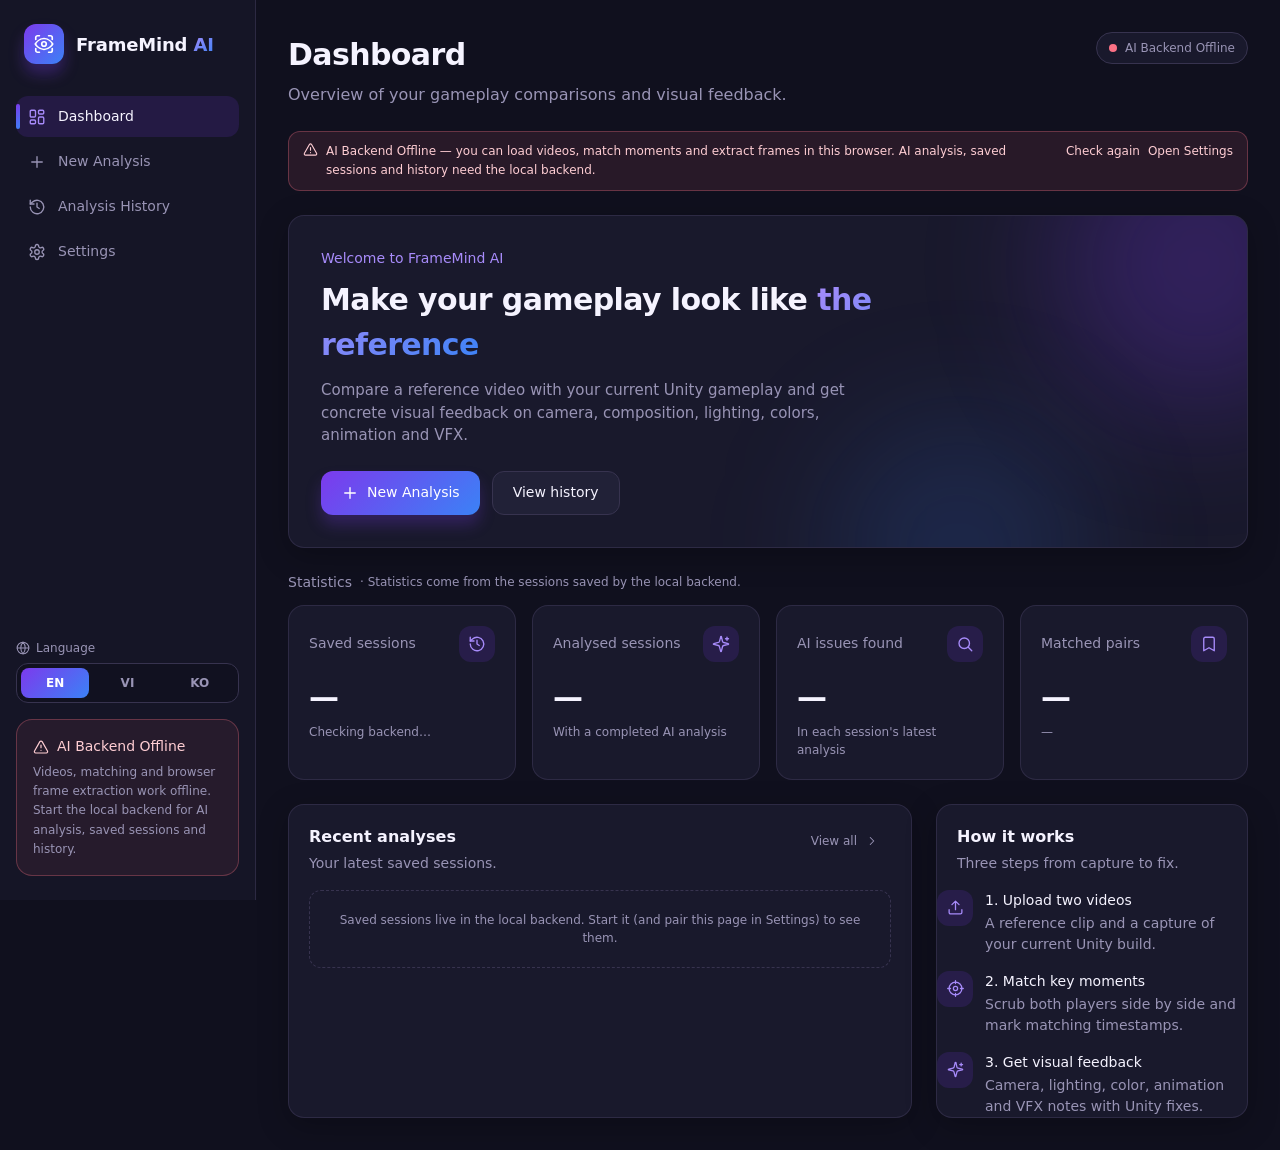
==== submission/index.html @ 446d3d25 "Milestones 09 & 10: standalone HTML page and one-click macOS launcher Milestone 09 — submission/inde" ====
<!doctype html>
<html lang="en">
<head>
<meta charset="utf-8">
<meta name="viewport" content="width=device-width, initial-scale=1">
<meta http-equiv="Content-Security-Policy" content="default-src 'none'; script-src 'unsafe-inline'; style-src 'unsafe-inline'; img-src 'self' data: blob: http://localhost:* http://127.0.0.1:*; media-src 'self' blob: http://localhost:* http://127.0.0.1:*; connect-src http://localhost:* http://127.0.0.1:*; base-uri 'none'; form-action 'none'">
<meta name="referrer" content="no-referrer">
<title>FrameMind AI</title>
<!--
  FrameMind AI — standalone frontend (Milestone 09).
  One self-contained file: open it by double-clicking. No build step, no CDN, no external files.
  Offline it lets you load videos, match moments and extract frames in the browser.
  Real AI analysis, saved sessions and Codex settings need the local FastAPI backend (see README.md).
  UI text and icons are copied from frontend/src (i18n dictionaries, Icon.tsx); keep them in sync when those change.
-->
<style>
:root {
  --background: #10101e;
  --surface: #19192c;
  --surface-raised: #212137;
  --border: #37334f;
  --foreground: #f5f3ff;
  --muted: #9994b5;
  --primary: #7c3aed;
  --accent: #3b82f6;
  --primary-soft: #a78bfa;
  --ok: #34d399; --ok-text: #6ee7b7; --ok-soft: #a7f3d0;
  --err: #fb7185; --err-text: #fda4af; --err-soft: #fecdd3;
  --warn: #fbbf24; --warn-text: #fde68a; --warn-soft: #fef3c7;
  --sky: #38bdf8; --sky-soft: #bae6fd;
  --orange: #fb923c; --orange-soft: #fed7aa;
  --critical: #f43f5e;
  color-scheme: dark;
}
* { box-sizing: border-box; }
html, body { margin: 0; min-height: 100%; }
body {
  background: var(--background);
  color: var(--foreground);
  font-family: -apple-system, BlinkMacSystemFont, "Segoe UI", "Apple SD Gothic Neo", "Malgun Gothic", "Noto Sans KR", system-ui, sans-serif;
  font-size: 14px; line-height: 1.5; -webkit-font-smoothing: antialiased;
}
button, input, select, textarea { font: inherit; color: inherit; }
button { cursor: pointer; background: none; border: 0; padding: 0; }
button:disabled { cursor: not-allowed; }
a { color: var(--primary-soft); text-decoration: none; }
a:hover { text-decoration: underline; }
code, .mono { font-family: ui-monospace, SFMono-Regular, Menlo, monospace; font-variant-numeric: tabular-nums; }
:focus-visible { outline: 2px solid var(--primary-soft); outline-offset: 2px; }
svg { flex-shrink: 0; }
.sr-only { position: absolute; width: 1px; height: 1px; padding: 0; margin: -1px; overflow: hidden; clip: rect(0,0,0,0); border: 0; }

/* ---------- Layout ---------- */
.shell { display: flex; min-height: 100vh; }
.sidebar { position: sticky; top: 0; height: 100vh; width: 256px; flex-shrink: 0; border-right: 1px solid rgba(55,51,79,.7); background: rgba(25,25,44,.6); }
.sidebar-inner { display: flex; flex-direction: column; gap: 32px; height: 100%; overflow-y: auto; padding: 24px 16px; }
.content { display: flex; flex-direction: column; flex: 1; min-width: 0; }
main { display: flex; flex-direction: column; gap: 24px; width: 100%; max-width: 1400px; margin: 0 auto; padding: 32px; }
.topbar { display: none; position: sticky; top: 0; z-index: 30; align-items: center; justify-content: space-between; padding: 12px 16px; border-bottom: 1px solid rgba(55,51,79,.7); background: rgba(16,16,30,.85); backdrop-filter: blur(8px); }
.drawer { position: fixed; inset: 0; z-index: 40; }
.drawer-backdrop { position: absolute; inset: 0; background: rgba(0,0,0,.6); backdrop-filter: blur(4px); }
.drawer-panel { position: absolute; inset: 0 auto 0 0; width: 288px; max-width: 85vw; background: var(--surface); border-right: 1px solid var(--border); box-shadow: 0 25px 50px rgba(0,0,0,.5); }
@media (max-width: 1023px) {
  .sidebar { display: none; }
  .topbar { display: flex; }
  main { padding: 24px 16px; }
}
.logo { display: flex; align-items: center; gap: 12px; color: var(--foreground); text-decoration: none !important; }
.logo-mark { display: flex; align-items: center; justify-content: center; width: 40px; height: 40px; border-radius: 12px; background: linear-gradient(135deg, var(--primary), var(--accent)); color: #fff; box-shadow: 0 10px 15px rgba(124,58,237,.3); }
.logo-text { font-size: 18px; font-weight: 600; letter-spacing: -.01em; }
.grad-text { background-image: linear-gradient(135deg, var(--primary-soft), var(--accent)); -webkit-background-clip: text; background-clip: text; color: transparent; }
.nav { display: flex; flex-direction: column; gap: 4px; }
.nav a { position: relative; display: flex; align-items: center; gap: 12px; padding: 10px 12px; border-radius: 12px; color: var(--muted); font-weight: 500; text-decoration: none; transition: background .2s, color .2s; }
.nav a:hover { background: var(--surface-raised); color: var(--foreground); }
.nav a.active { background: rgba(124,58,237,.15); color: var(--foreground); }
.nav a.active svg { color: var(--primary-soft); }
.nav a.active::before { content: ""; position: absolute; left: 0; top: 8px; bottom: 8px; width: 4px; border-radius: 9999px; background: linear-gradient(135deg, var(--primary), var(--accent)); }
.side-bottom { margin-top: auto; display: flex; flex-direction: column; gap: 16px; }
.side-note { border-radius: 16px; border: 1px solid rgba(167,139,250,.25); background: rgba(124,58,237,.1); padding: 16px; }
.side-note.offline { border-color: rgba(251,113,133,.3); background: rgba(251,113,133,.08); }

/* ---------- Generic ---------- */
.row { display: flex; align-items: center; gap: 8px; }
.wrap { flex-wrap: wrap; }
.col { display: flex; flex-direction: column; }
.between { justify-content: space-between; }
.gap4 { gap: 4px; } .gap6 { gap: 6px; } .gap12 { gap: 12px; } .gap16 { gap: 16px; } .gap20 { gap: 20px; } .gap24 { gap: 24px; }
.grow { flex: 1; min-width: 0; }
.muted { color: var(--muted); }
.fg { color: var(--foreground); }
.soft { color: var(--primary-soft); }
.accent { color: var(--accent); }
.ok { color: var(--ok-text); } .err { color: var(--err-soft); } .warn { color: var(--warn-text); }
.xs { font-size: 12px; } .xxs { font-size: 11px; } .tiny { font-size: 10px; }
.sm { font-size: 14px; } .base { font-size: 16px; }
.b { font-weight: 600; } .m { font-weight: 500; }
.trunc { overflow: hidden; text-overflow: ellipsis; white-space: nowrap; }
.center { text-align: center; }
.pre { white-space: pre-line; }
.hidden { display: none !important; }
.grid2 { display: grid; gap: 24px; grid-template-columns: 1fr; }
@media (min-width: 1280px) { .grid2 { grid-template-columns: 1fr 1fr; } }
.grid-sm2 { display: grid; gap: 12px; grid-template-columns: 1fr; }
@media (min-width: 640px) { .grid-sm2 { grid-template-columns: 1fr 1fr; } }
.grid3 { display: grid; gap: 8px; grid-template-columns: 1fr; }
@media (min-width: 640px) { .grid3 { grid-template-columns: repeat(3, 1fr); } }
.grid4 { display: grid; gap: 16px; grid-template-columns: 1fr; }
@media (min-width: 640px) { .grid4 { grid-template-columns: 1fr 1fr; } }
@media (min-width: 1280px) { .grid4 { grid-template-columns: repeat(4, 1fr); } }

.page-header { display: flex; flex-wrap: wrap; gap: 16px; align-items: flex-start; justify-content: space-between; }
.page-header h1 { margin: 0; font-size: 30px; font-weight: 600; letter-spacing: -.02em; }
.page-header p { margin: 6px 0 0; max-width: 42rem; color: var(--muted); font-size: 16px; }
@media (max-width: 640px) { .page-header h1 { font-size: 24px; } .page-header p { font-size: 14px; } }

.card { border-radius: 16px; border: 1px solid rgba(55,51,79,.7); background: var(--surface); box-shadow: 0 8px 30px rgba(0,0,0,.25); min-width: 0; }
.card-h { display: flex; flex-wrap: wrap; align-items: flex-start; justify-content: space-between; gap: 12px; padding: 20px 20px 16px; }
.card-h h2 { margin: 0; font-size: 16px; font-weight: 600; }
.card-h p { margin: 4px 0 0; color: var(--muted); }
.card-b { padding: 0 20px 20px; }
.pad { padding: 20px; }
.box { border-radius: 12px; border: 1px solid rgba(55,51,79,.7); background: rgba(16,16,30,.5); padding: 12px; }
.dashed { border-radius: 12px; border: 1px dashed var(--border); padding: 20px 16px; text-align: center; color: var(--muted); font-size: 12px; }
.hr { border-top: 1px solid rgba(55,51,79,.6); }

.btn { display: inline-flex; align-items: center; justify-content: center; gap: 8px; height: 40px; padding: 0 16px; border-radius: 12px; font-weight: 500; font-size: 14px; transition: all .2s; white-space: nowrap; }
.btn:disabled { opacity: .4; }
.btn-sm { height: 32px; padding: 0 12px; font-size: 12px; }
.btn-lg { height: 48px; width: 100%; font-size: 16px; }
.btn-primary { background: linear-gradient(135deg, var(--primary), var(--accent)); color: #fff; box-shadow: 0 10px 15px rgba(124,58,237,.25); }
.btn-primary:not(:disabled):hover { filter: brightness(1.1); box-shadow: 0 10px 15px rgba(124,58,237,.4); }
.btn-secondary { border: 1px solid var(--border); background: var(--surface-raised); color: var(--foreground); }
.btn-secondary:not(:disabled):hover { border-color: rgba(167,139,250,.5); }
.btn-ghost { color: var(--muted); }
.btn-ghost:not(:disabled):hover { background: var(--surface-raised); color: var(--foreground); }
.btn-toggled { border-color: rgba(167,139,250,.6) !important; background: rgba(124,58,237,.2) !important; color: var(--foreground); }
.icon-btn { display: inline-flex; align-items: center; justify-content: center; width: 32px; height: 32px; border-radius: 8px; color: var(--muted); transition: all .2s; }
.icon-btn:not(:disabled):hover { background: var(--surface-raised); color: var(--foreground); }
.icon-btn.danger:not(:disabled):hover { background: rgba(251,113,133,.1); color: var(--err-text); }
.icon-btn:disabled { opacity: .4; }
.play-btn { display: inline-flex; align-items: center; justify-content: center; width: 36px; height: 36px; border-radius: 9999px; background: linear-gradient(135deg, var(--primary), var(--accent)); color: #fff; box-shadow: 0 4px 6px rgba(124,58,237,.3); transition: transform .2s; }
.play-btn:not(:disabled):hover { transform: scale(1.05); }
.play-btn:disabled { opacity: .4; }
.tag { border-radius: 6px; background: rgba(255,255,255,.2); padding: 2px 6px; font-size: 10px; font-weight: 600; letter-spacing: .03em; }
.link-btn { color: inherit; font-weight: 500; text-underline-offset: 2px; }
.link-btn:hover { text-decoration: underline; }

.badge { display: inline-flex; align-items: center; gap: 6px; border-radius: 9999px; border: 1px solid var(--border); background: var(--surface-raised); color: var(--muted); padding: 2px 10px; font-size: 12px; font-weight: 500; white-space: nowrap; }
.b-primary { border-color: rgba(167,139,250,.4); background: rgba(124,58,237,.15); color: var(--primary-soft); }
.b-ok { border-color: rgba(52,211,153,.3); background: rgba(52,211,153,.1); color: var(--ok-soft); }
.b-err { border-color: rgba(251,113,133,.3); background: rgba(251,113,133,.1); color: var(--err-soft); }
.b-warn { border-color: rgba(251,191,36,.3); background: rgba(251,191,36,.1); color: var(--warn-text); }
.b-accent { border-color: rgba(59,130,246,.4); background: rgba(59,130,246,.1); color: var(--sky-soft); }
.dot { display: inline-block; width: 6px; height: 6px; border-radius: 9999px; flex-shrink: 0; }
.dot8 { width: 8px; height: 8px; }
.pill { display: inline-flex; align-items: center; gap: 8px; border-radius: 9999px; border: 1px solid var(--border); background: var(--surface); padding: 6px 12px; font-size: 12px; font-weight: 500; color: var(--muted); }

.input { height: 40px; width: 100%; min-width: 0; border-radius: 8px; border: 1px solid var(--border); background: var(--surface); padding: 0 12px; color: var(--foreground); }
.input:focus, .select:focus { border-color: var(--primary-soft); outline: none; }
.input:disabled, .select:disabled { opacity: .4; }
.input.sm { height: 32px; font-size: 13px; padding: 0 8px; }
.input.lg { height: 40px; font-size: 18px; margin-top: 8px; }
.input.invalid { border-color: rgba(251,113,133,.7); }
.input::placeholder { color: rgba(153,148,181,.6); }
.select { height: 32px; border-radius: 8px; border: 1px solid var(--border); background: var(--background); padding: 0 6px; font-size: 12px; color: var(--foreground); }
label.field { display: flex; flex-direction: column; gap: 6px; font-size: 12px; color: var(--muted); }

.notice { display: flex; align-items: flex-start; gap: 8px; border-radius: 12px; padding: 10px 14px; font-size: 12px; line-height: 1.6; border: 1px solid; }
.n-info { border-color: rgba(167,139,250,.25); background: rgba(124,58,237,.1); color: var(--primary-soft); }
.n-warn { border-color: rgba(251,191,36,.3); background: rgba(251,191,36,.1); color: var(--warn-soft); }
.n-err { border-color: rgba(251,113,133,.3); background: rgba(251,113,133,.1); color: var(--err-soft); }
.n-ok { border-color: rgba(52,211,153,.25); background: rgba(52,211,153,.05); color: var(--ok-soft); }
.spin { display: inline-block; width: 14px; height: 14px; border-radius: 9999px; border: 2px solid rgba(167,139,250,.3); border-top-color: var(--primary-soft); animation: spin 1s linear infinite; flex-shrink: 0; }
.spin.white { border-color: rgba(255,255,255,.3); border-top-color: #fff; }
.spin.lg { width: 32px; height: 32px; }
@keyframes spin { to { transform: rotate(360deg); } }
@keyframes pulse { 50% { opacity: .4; } }
.pulse { animation: pulse 2s ease-in-out infinite; }
.empty { display: flex; flex-direction: column; align-items: center; justify-content: center; padding: 40px 24px; text-align: center; }
.empty-icon { display: flex; align-items: center; justify-content: center; width: 48px; height: 48px; margin-bottom: 16px; border-radius: 16px; border: 1px solid var(--border); background: var(--surface-raised); color: var(--primary-soft); }
.empty p { margin: 0; }
.empty .t { font-weight: 500; }
.empty .d { margin-top: 4px; max-width: 24rem; color: var(--muted); }

/* ---------- Video ---------- */
.vpanel-head { display: flex; align-items: center; justify-content: space-between; gap: 12px; padding: 16px 16px 12px; }
.vicon { display: flex; align-items: center; justify-content: center; width: 32px; height: 32px; border-radius: 8px; background: var(--surface-raised); flex-shrink: 0; }
.vbox { position: relative; aspect-ratio: 16/9; overflow: hidden; border-radius: 12px; border: 1px solid var(--border); background: #000; }
.vbox video { width: 100%; height: 100%; object-fit: contain; background: #000; display: block; }
.vbox-overlay { position: absolute; inset: 0; display: flex; flex-direction: column; align-items: center; justify-content: center; gap: 12px; padding: 0 24px; text-align: center; background: rgba(0,0,0,.75); }
.vbox-tag { position: absolute; top: 12px; left: 12px; display: flex; align-items: center; gap: 8px; max-width: 85%; border-radius: 8px; border: 1px solid rgba(255,255,255,.1); background: rgba(0,0,0,.7); padding: 6px 10px; font-size: 12px; color: #fff; pointer-events: none; }
.dropzone { display: flex; flex-direction: column; align-items: center; justify-content: center; gap: 8px; aspect-ratio: 16/9; width: 100%; padding: 0 16px; border-radius: 12px; border: 1px dashed var(--border); background: rgba(16,16,30,.6); text-align: center; cursor: pointer; transition: all .2s; }
.dropzone:hover { border-color: rgba(167,139,250,.6); background: var(--background); }
.dropzone.drag { border-color: var(--primary-soft); background: rgba(124,58,237,.1); }
.dropzone.error { border-color: rgba(251,113,133,.6); background: rgba(251,113,133,.05); }
.dz-icon { display: flex; align-items: center; justify-content: center; width: 48px; height: 48px; margin-bottom: 4px; border-radius: 16px; border: 1px solid var(--border); background: var(--surface); }
.dz-choose { display: inline-flex; align-items: center; gap: 6px; margin-top: 4px; border-radius: 8px; border: 1px solid var(--border); background: var(--surface); padding: 6px 12px; font-size: 12px; color: var(--muted); }
.progress { height: 4px; overflow: hidden; border-radius: 9999px; background: var(--surface-raised); }
.progress > div { height: 100%; border-radius: 9999px; background: linear-gradient(135deg, var(--primary), var(--accent)); transition: width .3s; }

.vtl { position: relative; padding-top: 20px; }
.vtl-markers { position: absolute; left: 0; right: 0; top: 0; height: 20px; pointer-events: none; }
.vtl-marker { position: absolute; top: 0; display: flex; align-items: center; justify-content: center; height: 16px; min-width: 16px; padding: 0 4px; transform: translateX(-50%); border-radius: 4px; background: var(--surface-raised); color: var(--muted); box-shadow: 0 0 0 1px var(--border); font: 600 9px ui-monospace, Menlo, monospace; pointer-events: auto; }
.vtl-marker.sel { z-index: 10; background: var(--foreground); color: var(--background); transform: translateX(-50%) scale(1.1); }
.vtl-track { position: relative; display: flex; align-items: center; height: 20px; border-radius: 9999px; cursor: pointer; touch-action: none; }
.vtl-track.disabled { cursor: not-allowed; opacity: .4; }
.vtl-bar { position: relative; height: 6px; width: 100%; overflow: hidden; border-radius: 9999px; background: var(--border); }
.vtl-fill { position: absolute; left: 0; top: 0; bottom: 0; border-radius: 9999px; }
.vtl-tick { position: absolute; top: 50%; width: 2px; height: 12px; transform: translate(-50%, -50%); border-radius: 9999px; background: rgba(245,243,255,.4); pointer-events: none; }
.vtl-tick.sel { background: var(--foreground); }
.vtl-head { position: absolute; top: 50%; width: 14px; height: 14px; transform: translate(-50%, -50%); border-radius: 9999px; background: var(--foreground); box-shadow: 0 0 0 3px rgba(124,58,237,.45); pointer-events: none; }
.vtl-band { position: absolute; top: 50%; height: 16px; transform: translateY(-50%); border-radius: 6px; pointer-events: none; min-width: 2px; }
.vtl-point { position: absolute; top: 50%; width: 4px; height: 20px; transform: translate(-50%, -50%); border-radius: 9999px; pointer-events: none; }
.ref-band { background: rgba(124,58,237,.35); box-shadow: 0 0 0 1px rgba(167,139,250,.7); }
.cur-band { background: rgba(59,130,246,.3); box-shadow: 0 0 0 1px rgba(59,130,246,.7); }
.ref-point { background: var(--primary-soft); box-shadow: 0 0 8px rgba(167,139,250,.8); }
.cur-point { background: var(--accent); box-shadow: 0 0 8px rgba(59,130,246,.8); }
.seek-range { appearance: none; -webkit-appearance: none; height: 4px; border-radius: 9999px; background: linear-gradient(to right, var(--primary-soft) var(--progress, 0%), var(--border) var(--progress, 0%)); cursor: pointer; width: 72px; }
.seek-range::-webkit-slider-thumb { -webkit-appearance: none; width: 14px; height: 14px; border-radius: 9999px; background: var(--foreground); box-shadow: 0 0 0 3px rgba(124,58,237,.45); }
.seek-range:disabled { cursor: not-allowed; opacity: .4; }

/* ---------- Analysis ---------- */
.mode-btn { display: flex; flex-direction: column; gap: 6px; padding: 12px; border-radius: 12px; border: 1px solid rgba(55,51,79,.8); background: rgba(16,16,30,.4); text-align: left; transition: border-color .2s, background .2s; }
.mode-btn:hover { border-color: rgba(167,139,250,.4); }
.mode-btn.active { border-color: rgba(167,139,250,.7); background: rgba(124,58,237,.15); }
.radio-dot { display: flex; align-items: center; justify-content: center; width: 16px; height: 16px; border-radius: 9999px; border: 1px solid rgba(153,148,181,.6); flex-shrink: 0; }
.mode-btn.active .radio-dot { border-color: var(--primary-soft); background: var(--primary-soft); }
.mode-btn.active .radio-dot::after { content: ""; width: 6px; height: 6px; border-radius: 9999px; background: var(--background); }
.chip-live { border-radius: 9999px; padding: 2px 8px; font-size: 10px; font-weight: 600; letter-spacing: .04em; text-transform: uppercase; background: rgba(52,211,153,.1); color: var(--ok-text); }
.chip-captured { background: rgba(124,58,237,.2); color: var(--primary-soft); }
.moment { display: flex; align-items: center; gap: 8px; padding: 6px 8px; border-radius: 12px; border: 1px solid rgba(55,51,79,.7); background: rgba(16,16,30,.4); transition: border-color .2s; }
.moment:hover { border-color: rgba(167,139,250,.4); }
.moment.sel { border-color: rgba(167,139,250,.6); background: rgba(124,58,237,.15); }
.moment-main { display: flex; flex: 1; min-width: 0; align-items: flex-start; gap: 10px; padding: 4px 6px; border-radius: 8px; text-align: left; }
.num { display: flex; align-items: center; justify-content: center; height: 20px; min-width: 20px; padding: 0 4px; border-radius: 4px; background: var(--surface-raised); color: var(--muted); font: 10px ui-monospace, Menlo, monospace; margin-top: 2px; }
.moment.sel .num { background: var(--primary-soft); color: var(--background); }
.editor { display: flex; flex-direction: column; gap: 8px; padding: 10px; border-radius: 12px; border: 1px solid rgba(167,139,250,.5); background: rgba(124,58,237,.1); }
.thumbs { display: flex; gap: 8px; overflow-x: auto; padding-bottom: 8px; list-style: none; margin: 0; }
.thumb { width: 128px; flex-shrink: 0; }
.thumb button, .frame-img button { display: block; width: 100%; overflow: hidden; border-radius: 8px; border: 1px solid var(--border); background: #000; box-shadow: 0 0 0 2px transparent; transition: box-shadow .2s; }
.thumb img, .frame-img img { display: block; width: 100%; aspect-ratio: 16/9; object-fit: contain; }
.thumb.ref button:hover, .frame-img.ref button:hover { box-shadow: 0 0 0 2px rgba(167,139,250,.7); }
.thumb.cur button:hover, .frame-img.cur button:hover { box-shadow: 0 0 0 2px rgba(59,130,246,.7); }

/* ---------- Timeline + feedback ---------- */
.atl { display: flex; gap: 12px; }
.atl-labels { width: 104px; flex-shrink: 0; padding-top: 28px; }
@media (max-width: 640px) { .atl-labels { width: 76px; } }
.atl-label { display: flex; align-items: center; gap: 8px; height: 36px; font-size: 12px; color: var(--muted); }
.atl-ruler { position: relative; height: 20px; margin-bottom: 8px; font: 10px ui-monospace, Menlo, monospace; color: var(--muted); }
.atl-ruler span { position: absolute; top: 0; }
.atl-lanes { position: relative; border-radius: 8px; background: rgba(16,16,30,.4); cursor: pointer; }
.atl-lane { position: relative; height: 36px; border-bottom: 1px solid rgba(55,51,79,.3); }
.atl-lane:last-child { border-bottom: 0; }
.atl-lane::before { content: ""; position: absolute; left: 0; right: 0; top: 50%; height: 1px; background: rgba(55,51,79,.6); }
.atl-marker { position: absolute; top: 50%; z-index: 10; transform: translate(-50%, -50%); padding: 6px; border-radius: 9999px; }
.atl-marker > span.m { display: block; width: 12px; height: 12px; border-radius: 9999px; transition: transform .2s; }
.atl-marker:hover > span.m { transform: scale(1.25); }
.atl-marker.sel > span.m { width: 16px; height: 16px; }
.atl-tip { position: absolute; bottom: 100%; left: 50%; z-index: 20; display: none; width: max-content; max-width: 224px; transform: translateX(-50%); margin-bottom: 4px; border-radius: 8px; border: 1px solid var(--border); background: var(--surface-raised); padding: 6px 10px; text-align: left; font-size: 12px; color: var(--foreground); box-shadow: 0 20px 25px rgba(0,0,0,.4); pointer-events: none; }
.atl-marker:hover .atl-tip, .atl-marker:focus-visible .atl-tip { display: block; }
.atl-pair { position: absolute; top: 50%; width: 2px; height: 16px; transform: translate(-50%, -50%); border-radius: 9999px; background: rgba(245,243,255,.7); }
.atl-sel { position: absolute; top: 0; bottom: 0; width: 1px; transform: translateX(-50%); background: rgba(167,139,250,.7); pointer-events: none; }
.atl-head { position: absolute; top: 0; bottom: 0; width: 2px; transform: translateX(-50%); border-radius: 9999px; background: var(--foreground); box-shadow: 0 0 8px rgba(245,243,255,.6); pointer-events: none; }
.atl-head::before { content: ""; position: absolute; top: -6px; left: 50%; width: 10px; height: 10px; transform: translateX(-50%); border-radius: 9999px; background: var(--foreground); }
.sev-critical { background: var(--critical); } .sev-major { background: var(--orange); } .sev-minor { background: var(--warn-text); } .sev-suggestion { background: var(--sky); }
.ring-critical { box-shadow: 0 0 0 4px rgba(244,63,94,.7); } .ring-major { box-shadow: 0 0 0 4px rgba(251,146,60,.6); } .ring-minor { box-shadow: 0 0 0 4px rgba(252,211,77,.6); } .ring-suggestion { box-shadow: 0 0 0 4px rgba(56,189,248,.6); }
.bsev-critical { border-color: rgba(244,63,94,.4); background: rgba(244,63,94,.15); color: var(--err-soft); }
.bsev-major { border-color: rgba(251,146,60,.3); background: rgba(251,146,60,.1); color: var(--orange-soft); }
.bsev-minor { border-color: rgba(252,211,77,.3); background: rgba(252,211,77,.1); color: var(--warn-soft); }
.bsev-suggestion { border-color: rgba(56,189,248,.3); background: rgba(56,189,248,.1); color: var(--sky-soft); }
.chip { display: inline-flex; align-items: center; gap: 6px; border-radius: 9999px; border: 1px solid var(--border); padding: 4px 12px; font-size: 12px; font-weight: 500; color: var(--muted); transition: all .2s; }
.chip:hover { border-color: rgba(167,139,250,.4); color: var(--foreground); }
.chip.active { border-color: rgba(167,139,250,.5); background: rgba(124,58,237,.2); color: var(--foreground); }
.chip .count { border-radius: 9999px; padding: 0 6px; font: 10px ui-monospace, Menlo, monospace; background: var(--surface-raised); }
.chip.active .count { background: rgba(124,58,237,.4); color: #fff; }
.fcard { border-radius: 12px; border: 1px solid rgba(55,51,79,.8); background: rgba(16,16,30,.5); transition: all .2s; }
.fcard:hover { border-color: rgba(167,139,250,.4); }
.fcard.sel { background: rgba(33,33,55,.6); }
.fcard-head { display: flex; width: 100%; align-items: flex-start; gap: 12px; padding: 16px; border-radius: 12px; text-align: left; }
.fcard-icon { display: flex; align-items: center; justify-content: center; width: 36px; height: 36px; border-radius: 8px; background: var(--surface-raised); color: var(--primary-soft); flex-shrink: 0; }
.fcard-body { display: flex; flex-direction: column; gap: 16px; padding: 16px 16px 20px; border-top: 1px solid rgba(55,51,79,.6); }
.label-up { font-size: 12px; font-weight: 600; letter-spacing: .04em; text-transform: uppercase; color: var(--muted); margin: 0; }
.fix-box { border-radius: 12px; border: 1px solid rgba(167,139,250,.2); background: rgba(124,58,237,.05); padding: 16px; }
.stat { border-radius: 8px; border: 1px solid rgba(55,51,79,.7); background: var(--surface); padding: 8px 12px; min-width: 64px; text-align: center; }
.statcard { border-radius: 16px; border: 1px solid rgba(55,51,79,.7); background: var(--surface); padding: 20px; transition: border-color .2s; }
.statcard:hover { border-color: rgba(167,139,250,.4); }
.statcard .v { margin: 12px 0 0; font-size: 30px; font-weight: 600; letter-spacing: -.02em; }
.sq-icon { display: flex; align-items: center; justify-content: center; width: 36px; height: 36px; border-radius: 12px; background: rgba(124,58,237,.15); color: var(--primary-soft); flex-shrink: 0; }
.hero { position: relative; overflow: hidden; padding: 32px; }
.hero::before { content: ""; position: absolute; top: -96px; right: -96px; width: 288px; height: 288px; border-radius: 9999px; background: rgba(124,58,237,.25); filter: blur(64px); pointer-events: none; }
.hero::after { content: ""; position: absolute; bottom: -128px; right: 160px; width: 256px; height: 256px; border-radius: 9999px; background: rgba(59,130,246,.15); filter: blur(64px); pointer-events: none; }
.hero > * { position: relative; }
.hero h2 { margin: 8px 0 0; font-size: 30px; font-weight: 600; letter-spacing: -.02em; }
.listitem { display: grid; gap: 12px; padding: 16px; border-radius: 12px; border: 1px solid rgba(55,51,79,.7); background: rgba(16,16,30,.4); transition: border-color .2s; }
.listitem:hover { border-color: rgba(167,139,250,.4); }
@media (min-width: 768px) { .listitem { grid-template-columns: minmax(0,1.5fr) minmax(0,1.5fr) auto auto; align-items: center; gap: 20px; } }
.langsw { display: grid; grid-template-columns: repeat(3, 1fr); gap: 4px; padding: 4px; border-radius: 12px; border: 1px solid var(--border); background: rgba(16,16,30,.6); }
.langsw button { border-radius: 8px; padding: 6px 0; font-size: 12px; font-weight: 600; color: var(--muted); transition: all .2s; }
.langsw button:hover { color: var(--foreground); }
.langsw button.active { background: linear-gradient(135deg, var(--primary), var(--accent)); color: #fff; }
dl.kv { display: grid; grid-template-columns: auto 1fr; gap: 10px 16px; align-items: center; margin: 0; font-size: 12px; }
dl.kv dt { color: var(--muted); } dl.kv dd { margin: 0; }
details summary { cursor: pointer; }
ol.clean, ul.clean { list-style: none; margin: 0; padding: 0; }
@media (prefers-reduced-motion: reduce) { *, *::before, *::after { transition-duration: .01ms !important; animation-duration: .01ms !important; } }
</style>
</head>
<body>
<div id="app"></div>
<noscript>FrameMind AI needs JavaScript.</noscript>
<script>
"use strict";
// ---- Icons: generated from frontend/src/components/ui/Icon.tsx ----
const ICON_PATHS = {"logo":"<path d=\"M3 7V5a2 2 0 0 1 2-2h2M17 3h2a2 2 0 0 1 2 2v2M21 17v2a2 2 0 0 1-2 2h-2M7 21H5a2 2 0 0 1-2-2v-2\"></path><path d=\"M2.5 12s3.5-6 9.5-6 9.5 6 9.5 6-3.5 6-9.5 6-9.5-6-9.5-6Z\"></path><circle cx=\"12\" cy=\"12\" r=\"2.5\"></circle>","dashboard":"<rect x=\"3\" y=\"3\" width=\"7\" height=\"9\" rx=\"1.5\"></rect><rect x=\"14\" y=\"3\" width=\"7\" height=\"5\" rx=\"1.5\"></rect><rect x=\"14\" y=\"12\" width=\"7\" height=\"9\" rx=\"1.5\"></rect><rect x=\"3\" y=\"16\" width=\"7\" height=\"5\" rx=\"1.5\"></rect>","plus":"<path d=\"M12 5v14M5 12h14\"></path>","history":"<path d=\"M3 12a9 9 0 1 0 3-6.7L3 8\"></path><path d=\"M3 3v5h5M12 7v5l3 2\"></path>","settings":"<path d=\"M12.2 2h-.4a2 2 0 0 0-2 2v.2a2 2 0 0 1-1 1.7l-.4.3a2 2 0 0 1-2 0l-.2-.1a2 2 0 0 0-2.7.7l-.2.4a2 2 0 0 0 .7 2.7l.2.1a2 2 0 0 1 1 1.7v.6a2 2 0 0 1-1 1.7l-.2.1a2 2 0 0 0-.7 2.7l.2.4a2 2 0 0 0 2.7.7l.2-.1a2 2 0 0 1 2 0l.4.3a2 2 0 0 1 1 1.7v.2a2 2 0 0 0 2 2h.4a2 2 0 0 0 2-2v-.2a2 2 0 0 1 1-1.7l.4-.3a2 2 0 0 1 2 0l.2.1a2 2 0 0 0 2.7-.7l.2-.4a2 2 0 0 0-.7-2.7l-.2-.1a2 2 0 0 1-1-1.7v-.6a2 2 0 0 1 1-1.7l.2-.1a2 2 0 0 0 .7-2.7l-.2-.4a2 2 0 0 0-2.7-.7l-.2.1a2 2 0 0 1-2 0l-.4-.3a2 2 0 0 1-1-1.7V4a2 2 0 0 0-2-2Z\"></path><circle cx=\"12\" cy=\"12\" r=\"3\"></circle>","film":"<rect x=\"3\" y=\"3\" width=\"18\" height=\"18\" rx=\"2\"></rect><path d=\"M7 3v18M17 3v18M3 7.5h4M17 7.5h4M3 12h18M3 16.5h4M17 16.5h4\"></path>","video":"<path d=\"m16 13 5.2 3.5a.5.5 0 0 0 .8-.4V7.9a.5.5 0 0 0-.8-.4L16 11\"></path><rect x=\"2\" y=\"6\" width=\"14\" height=\"12\" rx=\"2\"></rect>","upload":"<path d=\"M21 15v4a2 2 0 0 1-2 2H5a2 2 0 0 1-2-2v-4\"></path><path d=\"m17 8-5-5-5 5M12 3v12\"></path>","play":"<path d=\"M7 4.5v15a.8.8 0 0 0 1.2.7l12-7.5a.8.8 0 0 0 0-1.4l-12-7.5A.8.8 0 0 0 7 4.5Z\"></path>","pause":"<rect x=\"6\" y=\"4\" width=\"4\" height=\"16\" rx=\"1\"></rect><rect x=\"14\" y=\"4\" width=\"4\" height=\"16\" rx=\"1\"></rect>","stepBack":"<path d=\"M17 18 9 12l8-6v12Z\"></path><path d=\"M6 6v12\"></path>","stepForward":"<path d=\"m7 6 8 6-8 6V6Z\"></path><path d=\"M18 6v12\"></path>","link":"<path d=\"M10 13a5 5 0 0 0 7.5.5l3-3a5 5 0 0 0-7-7l-1.7 1.7\"></path><path d=\"M14 11a5 5 0 0 0-7.5-.5l-3 3a5 5 0 0 0 7 7l1.7-1.7\"></path>","bookmark":"<path d=\"m19 21-7-4-7 4V5a2 2 0 0 1 2-2h10a2 2 0 0 1 2 2v16Z\"></path>","x":"<path d=\"M18 6 6 18M6 6l12 12\"></path>","chevronDown":"<path d=\"m6 9 6 6 6-6\"></path>","chevronRight":"<path d=\"m9 18 6-6-6-6\"></path>","arrowLeft":"<path d=\"M19 12H5M12 19l-7-7 7-7\"></path>","menu":"<path d=\"M4 6h16M4 12h16M4 18h16\"></path>","sparkles":"<path d=\"M9.9 15.5A2 2 0 0 0 8.5 14l-6.1-1.6a.5.5 0 0 1 0-1L8.5 9.9A2 2 0 0 0 10 8.5l1.6-6.1a.5.5 0 0 1 1 0L14 8.5A2 2 0 0 0 15.5 10l6.1 1.6a.5.5 0 0 1 0 1L15.5 14a2 2 0 0 0-1.4 1.4l-1.6 6.1a.5.5 0 0 1-1 0Z\"></path><path d=\"M20 3v4M22 5h-4\"></path>","info":"<circle cx=\"12\" cy=\"12\" r=\"10\"></circle><path d=\"M12 16v-4M12 8h.01\"></path>","alert":"<path d=\"m21.7 18-8-14a2 2 0 0 0-3.4 0l-8 14A2 2 0 0 0 4 21h16a2 2 0 0 0 1.7-3Z\"></path><path d=\"M12 9v4M12 17h.01\"></path>","check":"<path d=\"M20 6 9 17l-5-5\"></path>","sliders":"<path d=\"M4 6h9M17 6h3M4 12h3M11 12h9M4 18h11M19 18h1\"></path><circle cx=\"15\" cy=\"6\" r=\"2\"></circle><circle cx=\"9\" cy=\"12\" r=\"2\"></circle><circle cx=\"17\" cy=\"18\" r=\"2\"></circle>","volume":"<path d=\"M11 4.7a.7.7 0 0 0-1.2-.5L6.4 7.6A1.4 1.4 0 0 1 5.4 8H3a1 1 0 0 0-1 1v6a1 1 0 0 0 1 1h2.4a1.4 1.4 0 0 1 1 .4l3.4 3.4a.7.7 0 0 0 1.2-.5Z\"></path><path d=\"M16 9a5 5 0 0 1 0 6M19.4 18.4a9 9 0 0 0 0-12.8\"></path>","volumeOff":"<path d=\"M11 4.7a.7.7 0 0 0-1.2-.5L6.4 7.6A1.4 1.4 0 0 1 5.4 8H3a1 1 0 0 0-1 1v6a1 1 0 0 0 1 1h2.4a1.4 1.4 0 0 1 1 .4l3.4 3.4a.7.7 0 0 0 1.2-.5Z\"></path><path d=\"m22 9-6 6M16 9l6 6\"></path>","restart":"<path d=\"M3 12a9 9 0 1 0 9-9 9.7 9.7 0 0 0-6.7 2.8L3 8\"></path><path d=\"M3 3v5h5\"></path>","target":"<circle cx=\"12\" cy=\"12\" r=\"9\"></circle><circle cx=\"12\" cy=\"12\" r=\"3\"></circle><path d=\"M12 1v4M12 19v4M1 12h4M19 12h4\"></path>","pencil":"<path d=\"M21.2 6.8a2.8 2.8 0 0 0-4-4L3.8 16.2a2 2 0 0 0-.5.8l-1.3 4.4a.5.5 0 0 0 .6.6l4.4-1.3a2 2 0 0 0 .8-.5Z\"></path><path d=\"m15 5 4 4\"></path>","trash":"<path d=\"M3 6h18M19 6v14a2 2 0 0 1-2 2H7a2 2 0 0 1-2-2V6M8 6V4a2 2 0 0 1 2-2h4a2 2 0 0 1 2 2v2\"></path><path d=\"M10 11v6M14 11v6\"></path>","plusCircle":"<circle cx=\"12\" cy=\"12\" r=\"10\"></circle><path d=\"M8 12h8M12 8v8\"></path>","globe":"<circle cx=\"12\" cy=\"12\" r=\"10\"></circle><path d=\"M2 12h20M12 2a15 15 0 0 1 0 20 15 15 0 0 1 0-20Z\"></path>","search":"<circle cx=\"11\" cy=\"11\" r=\"7\"></circle><path d=\"m21 21-4.3-4.3\"></path>","clock":"<circle cx=\"12\" cy=\"12\" r=\"10\"></circle><path d=\"M12 6v6l4 2\"></path>","wrench":"<path d=\"M14.7 6.3a1 1 0 0 0 0 1.4l1.6 1.6a1 1 0 0 0 1.4 0l3.8-3.8a6 6 0 0 1-7.9 7.9l-6.9 6.9a2.1 2.1 0 0 1-3-3l6.9-6.9a6 6 0 0 1 7.9-7.9Z\"></path>","camera":"<path d=\"M14.5 4h-5L7 7H4a2 2 0 0 0-2 2v9a2 2 0 0 0 2 2h16a2 2 0 0 0 2-2V9a2 2 0 0 0-2-2h-3Z\"></path><circle cx=\"12\" cy=\"13\" r=\"3\"></circle>","composition":"<rect x=\"3\" y=\"3\" width=\"18\" height=\"18\" rx=\"2\"></rect><path d=\"M9 3v18M15 3v18M3 9h18M3 15h18\"></path>","lighting":"<circle cx=\"12\" cy=\"12\" r=\"4\"></circle><path d=\"M12 2v2M12 20v2M4.9 4.9l1.4 1.4M17.7 17.7l1.4 1.4M2 12h2M20 12h2M6.3 17.7l-1.4 1.4M19.1 4.9l-1.4 1.4\"></path>","colors":"<circle cx=\"13.5\" cy=\"6.5\" r=\"1\"></circle><circle cx=\"17.5\" cy=\"10.5\" r=\"1\"></circle><circle cx=\"8.5\" cy=\"7.5\" r=\"1\"></circle><circle cx=\"6.5\" cy=\"12.5\" r=\"1\"></circle><path d=\"M12 2a10 10 0 0 0 0 20 1.7 1.7 0 0 0 1.7-1.7c0-.4-.2-.8-.4-1.1-.3-.3-.4-.7-.4-1.1a1.7 1.7 0 0 1 1.7-1.7h2A5.6 5.6 0 0 0 22 10.8C22 6 17.5 2 12 2Z\"></path>","animation":"<circle cx=\"13\" cy=\"4\" r=\"2\"></circle><path d=\"m7 22 3-6 3 2v4M7 12l3-4 4 1 3 3M10 8l1 6\"></path>","vfx":"<path d=\"M13 2 3 14h9l-1 8 10-12h-9l1-8Z\"></path>"};
// ---- UI text: generated from frontend/src/lib/i18n/dictionaries.ts ----
// UI text for every supported language. `en` defines the shape; the other languages must match it.
// Unity menu/component names are kept in English on purpose, because the Unity Editor is in English.
const LANGUAGES = [
    { id: "en", label: "EN", name: "English", locale: "en-US" },
    { id: "vi", label: "VI", name: "Tiếng Việt", locale: "vi-VN" },
    { id: "ko", label: "KO", name: "한국어", locale: "ko-KR" },
];
const DEFAULT_LANGUAGE = "en";
const en = {
    language: "Language",
    nav: {
        main: "Main",
        dashboard: "Dashboard",
        newAnalysis: "New Analysis",
        history: "Analysis History",
        settings: "Settings",
    },
    shell: {
        navigation: "Navigation",
        openNav: "Open navigation",
        closeNav: "Close navigation",
    },
    demo: {
        sidebarTitle: "Demo Mode",
        sidebarText: "Analyze runs the local Codex CLI. Dashboard statistics and the sample reports in History are demo data.",
        data: "Demo data",
        mode: "Demo Mode",
        tooltip: "This is sample data for UI testing. It was not produced by AI analysis.",
    },
    appStatus: {
        checking: "Checking backend…",
        online: "Backend online",
        offline: "Backend offline",
        unreachable: (url) => `Could not reach ${url}`,
    },
    severity: { critical: "Critical", major: "Major", minor: "Minor", suggestion: "Suggestion" },
    status: { completed: "Completed", processing: "Processing", failed: "Failed", draft: "Draft" },
    categories: {
        camera: "Camera",
        composition: "Composition",
        lighting: "Lighting",
        colors: "Colors",
        animation: "Animation",
        vfx: "VFX",
    },
    dashboard: {
        title: "Dashboard",
        description: "Overview of your gameplay comparisons and visual feedback.",
        welcome: "Welcome to FrameMind AI",
        heroStart: "Make your gameplay look like",
        heroAccent: "the reference",
        heroEnd: "",
        heroText: "Compare a reference video with your current Unity gameplay and get concrete visual feedback on camera, composition, lighting, colors, animation and VFX.",
        newAnalysis: "New Analysis",
        viewHistory: "View history",
        statistics: "Statistics",
        totalAnalyses: "Total analyses",
        completedHint: (n) => `${n} completed`,
        issuesFound: "Issues found",
        issuesFoundHint: "Across completed analyses",
        highSeverity: "High severity",
        highSeverityHint: "Fix these first",
        mostCommon: "Most common area",
        mostCommonHint: (n) => `${n} feedback items`,
        recentTitle: "Recent analyses",
        recentDescription: "Your latest comparisons.",
        viewAll: "View all",
        howTitle: "How it works",
        howDescription: "Three steps from capture to fix.",
        steps: [
            { title: "Upload two videos", text: "A reference clip and a capture of your current Unity build." },
            { title: "Match key moments", text: "Scrub both players side by side and mark matching timestamps." },
            { title: "Get visual feedback", text: "Camera, lighting, color, animation and VFX notes with Unity fixes." },
        ],
    },
    newAnalysis: {
        title: "New Analysis",
        description: "Load a reference video and your current gameplay, compare them side by side and review feedback.",
    },
    workspace: {
        heading: "Gameplay Comparison",
        missingBoth: "Add the reference video and current gameplay to start comparing.",
        missingReference: "Add the reference video to start comparing.",
        missingCurrent: "Add the current gameplay to start comparing.",
        ready: "Both videos loaded. Choose an analysis mode, mark the moments, then analyze.",
        demoTag: "Demo",
        playBoth: "Play both",
        pauseBoth: "Pause both",
        restartBoth: "Restart both",
        sharedHint: "Shared controls keep each video at its own timestamp.",
        sync: "Link playback (optional)",
        synced: (offset) => `Synced (offset ${offset})`,
        syncTooltip: "Optional: move both players together while keeping their current time difference. Off by default; not needed for matching.",
        readyTitle: "Ready to analyze",
        readyText: "Select a saved pair in Analysis Settings and click Analyze. Codex feedback appears here.",
        noVideosTitle: "No videos selected",
        noVideosText: "Upload a reference video and your current gameplay. Feedback will appear here after analysis.",
    },
    video: {
        referenceTitle: "Reference Video",
        referenceHint: "The look you are aiming for",
        currentTitle: "Current Gameplay",
        currentHint: "A capture from your Unity build",
        noVideo: "No video selected",
        replace: "Replace",
        remove: (title) => `Remove ${title}`,
        dropHere: "Drop to load the video",
        chooseFile: "Choose file or drag & drop",
        seek: "Seek",
        prevFrame: "Previous frame",
        nextFrame: "Next frame",
        play: "Play",
        pause: "Pause",
        jumpTo: "Jump to timestamp",
        go: "Go",
        formats: "MP4, WebM or MOV · up to 1 GB",
        loading: "Reading video…",
        fileErrors: {
            empty: (name) => `"${name}" is empty.`,
            notVideo: (name) => `"${name}" is not a video file.`,
            unsupportedFormat: (name) => `"${name}" uses a format browsers can't play. Use MP4, WebM or MOV.`,
            tooLarge: (name, max) => `"${name}" is larger than ${max}. Trim or compress it first.`,
        },
        loadErrors: {
            aborted: "Loading was interrupted. Try selecting the file again.",
            network: "The file could not be read. It may have been moved or deleted.",
            decode: "The video is damaged or uses a codec the browser can't decode.",
            unsupported: "This browser can't play this video. Re-export it as H.264 MP4 or WebM.",
            unknown: "Something went wrong while loading this video.",
        },
        playErrors: {
            blocked: "The browser blocked playback. Click play again.",
            failed: "Playback failed. Try another file.",
        },
        chooseAnother: "Choose another file",
        volume: "Volume",
        mute: "Mute",
        unmute: "Unmute",
        speed: "Playback speed",
        timeline: (title) => `${title} timeline`,
        pairMarker: (n, time) => `Pair ${n} at ${time}`,
    },
    analysis: {
        title: "Analysis Settings",
        description: "Choose what to compare, then mark it in both videos.",
        modeLabel: "Analysis mode",
        modes: {
            single_frame: {
                title: "Single Frame",
                text: "Pick one moment in each video.",
                bestFor: "Best for framing, composition, scale, lighting and color.",
            },
            short_clip: {
                title: "Short Clip",
                text: "Pick a from–to range in each video.",
                bestFor: "Best for animation, VFX, camera movement and timing.",
            },
            full_video: {
                title: "Full Video",
                text: "Both videos from start to end. Nothing to mark.",
                bestFor: "Best for an overall look-and-feel check.",
            },
        },
        future: "Future",
        futureTooltip: "Needs backend and AI support from a later milestone.",
        futureUse: "Pairs are saved with the session. Analyze sends the selected pair's frames to the local Codex CLI.",
        frameHint: "Pause the reference on a gameplay moment, pause the current video on the same moment, then add the pair. The two times can be different.",
        frameExample: "Example: reference 00:05.20 and current 00:08.40 both show the player unlocking the same machine.",
        clipHint: "In each video, seek to where the action starts and click “Set start”, then seek to where it ends and click “Set end”.",
        clipExample: "Example: reference 00:09.00–00:11.00 and current 00:14.00–00:16.50 both show the unlock animation.",
        reference: "Reference",
        current: "Current",
        live: "Live",
        captured: "Captured",
        capture: "Use player time",
        follow: "Follow player",
        start: "Start",
        end: "End",
        setStart: "Set start",
        setEnd: "Set end",
        length: (duration) => `${duration} long`,
        eventLabel: "Event description (optional)",
        eventPlaceholder: "e.g. Player unlocks the machine",
        noEvent: "No description",
        addFrame: "Add Frame Pair",
        addClip: "Add Clip Pair",
        needVideos: "Load both videos to mark moments.",
        errors: {
            missingVideo: "Load both videos first.",
            referenceOutOfRange: (max) => `Reference video times must be between 00:00.00 and ${max} (the video's length).`,
            currentOutOfRange: (max) => `Current video times must be between 00:00.00 and ${max} (the video's length).`,
            referenceOrder: "The reference clip must end after it starts.",
            currentOrder: "The current clip must end after it starts.",
            referenceTooShort: (min) => `The reference clip must be at least ${min} long.`,
            currentTooShort: (min) => `The current clip must be at least ${min} long.`,
            referenceTooLong: (max) => `The reference clip can be at most ${max} long.`,
            currentTooLong: (max) => `The current clip can be at most ${max} long.`,
            duplicate: "This pair already exists.",
            format: "Use the format mm:ss.ss, for example 01:05.20.",
            incomplete: "Set the start and end in both videos.",
        },
        frameListTitle: "Frame pairs",
        clipListTitle: "Clip pairs",
        emptyFrames: "No frame pairs yet.",
        emptyClips: "No clip pairs yet.",
        offset: "Offset",
        edit: "Edit",
        delete: "Delete",
        save: "Save",
        cancel: "Cancel",
        clearAll: "Clear all",
        seekPair: "Select this pair and jump both videos to it",
        pruned: (n) => `${n} pair${n > 1 ? "s were" : " was"} removed because ${n > 1 ? "they no longer fit" : "it no longer fits"} the new video's length.`,
        dismiss: "Dismiss",
        fullTitle: "Full length of both videos",
        fullWarning: "Full Video compares both videos from start to end. If gameplay timing differs between them, results may be less accurate. Automatic event alignment is not available yet.",
        fullFuture: "Sampling frames across full videos needs backend and AI support from a future milestone.",
        issues: {
            missingVideos: "Load both videos to analyze.",
            noFramePairs: "Add a frame pair above to analyze.",
            noClipPairs: "Add a clip pair above to analyze.",
            noSelectedPair: "Select a pair in the list to analyze.",
        },
        buttons: {
            single_frame: "Analyze Selected Frames",
            short_clip: "Analyze Selected Clips",
            full_video: "Analyze Full Videos",
        },
    },
    feedback: {
        title: "Feedback",
        description: "Differences between the reference and your gameplay, with Unity fixes.",
        demoNotice: "Demo Mode: these results are sample data used to preview the interface. They were not generated by analysing your videos.",
        differences: "differences found",
        biggestGaps: "Biggest gaps:",
        and: "and",
        fixHighFirst: (n) => `fix the ${n} critical/major item${n > 1 ? "s" : ""} first`,
        filterLabel: "Filter by category",
        all: "All",
        noItemsTitle: "No feedback items",
        noItemsText: "This analysis has no feedback to show.",
        noCategoryTitle: (category) => `No ${category} feedback`,
        noCategoryText: "Nothing was flagged in this category.",
        reference: "Reference",
        current: "Current gameplay",
        observation: "Observation",
        impact: "Why it matters",
        suggestedFix: "How to improve",
        evidence: "Evidence frames",
        confidenceLabel: "Confidence",
        confidence: { high: "High confidence", medium: "Medium confidence", low: "Low confidence" },
        aiNotice: "Real feedback from the local Codex CLI, based only on the frames that were sent. Review it before acting on it.",
        unityFix: "Suggested Unity fix",
    },
    timeline: {
        title: "Analysis Timeline",
        description: "Feedback markers on the current gameplay. Click a marker to jump both players to that moment.",
        selected: "Selected",
        emptyTitle: "Timeline is empty",
        emptyText: "Load the current gameplay video to see its timeline. Feedback markers appear after analysis.",
        clickToSeek: "Click to seek",
        pairs: "Pairs",
        markedPair: (time) => `Marked pair · current ${time}`,
        playhead: "Playhead",
        noFeedback: "No feedback yet — run the analysis to add markers.",
    },
    history: {
        title: "Analysis History",
        description: "Every comparison you have run, with its videos, date and status.",
        cardTitle: "Demo AI reports",
        cardDescription: "Sample feedback reports for previewing the report UI. They were not produced by AI analysis.",
        searchLabel: "Search analyses",
        searchPlaceholder: "Search by name or video file…",
        all: "All",
        issues: (n) => `${n} issues`,
        open: "Open",
        noneTitle: "No analyses found",
        noneText: "Try a different search term or status filter.",
        back: "Back to history",
        analysisFrom: (date) => `Analysis from ${date}.`,
        reference: "Reference",
        current: "Current gameplay",
        duration: "Duration",
        noFeedbackTitle: "No feedback to show",
        notReady: {
            processing: "This analysis is still running. Results will appear here when it finishes.",
            failed: "This analysis failed before producing feedback. Try running it again with the same videos.",
            draft: "This analysis was saved as a draft. Add the missing video to run it.",
        },
        startNew: "Start a new analysis",
    },
    settings: {
        title: "Settings",
        description: "Backend connection, language and analysis preferences.",
        backendTitle: "Backend connection",
        backendDescription: (url) => `FastAPI server at ${url}`,
        languageTitle: "Language",
        languageDescription: "Choose the language of the interface.",
        prefsTitle: "Analysis preferences",
        prefsDescription: "Defaults used when running an analysis.",
        comingSoon: "Coming in a later milestone",
        framesPerPair: "Frames sampled per pair",
        frames: (n) => `${n} frame${n > 1 ? "s" : ""}`,
        categories: "Feedback categories",
        aboutTitle: "About",
        aboutDescription: "FrameMind AI · Milestone 06 (local Codex CLI analysis)",
        aboutBefore: "The app currently runs in",
        aboutAfter: " only for the dashboard statistics and sample reports. Videos, pairs, frames and Codex feedback are real and stored by the local backend.",
    },
    backend: {
        checking: "Checking backend…",
        unreachable: (url) => `Backend not reachable at ${url}`,
        startWith: "Start it with",
        inside: "inside",
        stillWorks: "The UI still works in Demo Mode without it.",
        connected: (version, env) => `Backend connected · v${version} (${env})`,
        database: "Database",
        storage: "Storage",
        ffmpeg: "FFmpeg",
        openai: "OpenAI key",
        ready: "ready",
        notSetUp: "not set up",
    },
    upload: {
        uploading: "Uploading to server…",
        verifying: "Checking the video on the server…",
        saved: "Saved to server",
        failed: "Upload failed.",
        retry: "Retry",
        localOnly: "The video still plays locally.",
    },
    apiErrors: {
        codex_already_logged_in: "Codex CLI is already signed in. Log out first to switch accounts.",
        codex_logout_failed: "Codex CLI still reports a signed-in account. Logout was not confirmed.",
        model_unsupported: "The selected model can't be used for image analysis with this account. Choose another model in Settings.",
        model_unverifiable: "The selected model could not be verified because Codex CLI could not list its models.",
        model_catalog_unavailable: "Codex CLI could not list its models.",
        origin_not_allowed: "Request blocked: it did not come from the FrameMind app.",
        local_only: "This action is only available on this computer.",
        codex_not_installed: "Codex CLI is not installed. Run: npm install -g @openai/codex",
        codex_not_authenticated: "Codex CLI is not signed in. Run `codex login` in a terminal.",
        codex_version_unsupported: "This Codex CLI version is too old. Run `codex update`.",
        codex_capability_missing: "This Codex CLI lacks options the analysis needs.",
        codex_api_key_auth: "Codex CLI is signed in with an API key. Sign in with ChatGPT (`codex login`).",
        codex_timeout: "Codex did not finish in time.",
        codex_invalid_output: "Codex returned an answer that is not valid feedback JSON.",
        codex_failed: "Codex exited with an error.",
        codex_busy: "Another Codex analysis is still running.",
        analysis_in_progress: "An analysis is already running for this session.",
        interrupted: "The backend stopped while this analysis was running. Run it again.",
        network: "The backend is not reachable. Start it and try again.",
        file_too_large: "The video is larger than 1 GB.",
        unsupported_format: "Only MP4, MOV, WebM and OGG videos are supported.",
        invalid_content: "The file content is not a valid video of this type.",
        corrupt_video: "The server could not decode this video. It may be damaged or use an unsupported codec.",
        empty_file: "The file is empty.",
        ffmpeg_unavailable: "FFmpeg is not installed on the server.",
        session_not_found: "This saved session no longer exists.",
        video_not_found: "The video no longer exists on the server.",
        video_file_missing: "The video file is missing from server storage.",
        session_videos_missing: "Both videos must be uploaded first.",
        extraction_failed: "FFmpeg could not extract frames.",
        extraction_timeout: "Frame extraction took too long.",
        extraction_busy: "The server is busy extracting other frames. Try again shortly.",
    },
    session: {
        notSaved: "Not saved yet: it is saved once a video finishes uploading.",
        saved: "Saved session",
        unnamed: "Untitled session",
        untitled: (reference, current) => `${reference} vs ${current}`,
        restoring: "Restoring saved session…",
        restoreFailed: "Could not load the saved session.",
        notFound: "This saved session no longer exists. Start a new one.",
        retry: "Retry",
        newSession: "New session",
        newConfirm: "Start a new session? The current one stays saved in Analysis History.",
        allSaved: "All pairs saved",
        saving: "Saving pairs…",
        pending: (n) => `${n} change${n > 1 ? "s" : ""} waiting to be saved`,
        failed: (n) => `${n} change${n > 1 ? "s" : ""} could not be saved.`,
        waitingForUpload: "Pairs are saved once both videos are uploaded.",
        error: "Could not update the session.",
        pairInvalid: "the server rejected these times",
        pairStatus: { saved: "Saved", pending: "Not saved yet", saving: "Saving…", error: "Not saved" },
    },
    extraction: {
        title: "Extracted Frames",
        description: "Frames the server takes from the uploaded videos with FFmpeg for the selected pair. Analyze sends these frames to Codex (up to 6 per clip).",
        real: "Real frames",
        realTooltip: "Extracted from your uploaded videos. Not demo data.",
        extract: "Extract frames",
        reextract: "Extract again",
        extracting: "Extracting frames…",
        noPair: "Select a frame or clip pair to extract its frames.",
        needSaved: "Upload both videos and wait until the selected pair is saved to extract its frames.",
        none: "No frames extracted for this pair yet.",
        fullVideo: "Frame extraction for Full Video is not available yet. Use Single Frame or Short Clip.",
        failed: "Extraction failed.",
        frames: (n) => `${n} frame${n > 1 ? "s" : ""}`,
        seekHint: "Jump this video to the frame",
    },
    sessions: {
        cardTitle: "Saved sessions",
        cardDescription: "Comparison sessions stored by the local backend: videos, frame/clip pairs and extracted frames. Open one to continue.",
        saved: "Saved data",
        loading: "Loading saved sessions…",
        loadFailed: "Could not load saved sessions.",
        retry: "Retry",
        emptyTitle: "No saved sessions yet",
        emptyText: "Upload two videos in New Analysis. The session is saved automatically.",
        updated: (date) => `Updated ${date}`,
        noVideo: "No video",
        framePairs: (n) => `${n} frame pair${n === 1 ? "" : "s"}`,
        clipPairs: (n) => `${n} clip pair${n === 1 ? "" : "s"}`,
        extracted: (n) => `${n} extracted`,
        open: "Open",
        delete: "Delete session",
        deleteConfirm: (name) => `Delete "${name}"? Its pairs and extracted frames are removed. Videos are kept if another session uses them.`,
        analysisIssues: (n) => `${n} issue${n === 1 ? "" : "s"}`,
        deleteFailed: "Could not delete the session.",
    },
    ai: {
        title: "AI Analysis",
        source: "Codex CLI",
        sourceTooltip: "Real feedback produced by the local Codex CLI from the extracted frames.",
        pending: "Queued…",
        processing: (n) => `Codex is analysing ${n} pair${n > 1 ? "s" : ""}…`,
        elapsed: (time) => `Running for ${time}`,
        waitHint: "This usually takes from several seconds to a few minutes. You can keep using the page.",
        completed: "Analysis completed",
        failed: "Analysis failed.",
        retry: "Run again",
        finishedAt: (date) => `Finished ${date}`,
        providerLine: (version, model) => `Codex CLI ${version} · ${model}`,
        generatedIn: (name) => `This feedback was generated in ${name}. Click Analyze again to get it in the current language.`,
        defaultModel: "default model",
        rejected: (n) => `${n} issue${n > 1 ? "s were" : " was"} dropped because ${n > 1 ? "they" : "it"} failed validation.`,
        noIssuesTitle: "No differences found",
        noIssuesText: "Codex found no meaningful visual differences for the analysed pair.",
        providerChecking: "Checking Codex CLI…",
        providerReady: (version) => `Codex CLI ${version} ready · signed in with ChatGPT`,
        providerUnavailable: "Codex CLI is not available.",
        providerUnknown: "Could not check Codex CLI (backend offline?).",
        recheck: "Check again",
        usageNote: "Runs locally through Codex CLI with your ChatGPT sign-in and counts toward your plan's usage limits. No API key is used.",
        capabilities: "Verified options",
        capability: { non_interactive: "Non-interactive", image_input: "Image input", output_schema: "JSON schema output", restricted_permissions: "Restricted permissions" },
        codexTitle: "Codex CLI",
        connection: "Connection",
        connected: "Connected",
        notConnected: "Not connected",
        unknownConnection: "Unknown",
        installed: (version) => `Installed · v${version}`,
        notInstalled: "Not installed",
        account: "Account",
        authModes: {
            chatgpt: "ChatGPT account",
            access_token: "Access token (workspace)",
            api_key: "API key (billed to the API account)",
            bedrock: "Amazon Bedrock",
            workload_identity: "Workload identity",
        },
        accountNote: "Codex CLI does not expose the e-mail or plan of the signed-in account, so only the sign-in type is shown.",
        model: "AI model",
        modelDefault: "Codex CLI default model",
        noImages: "no image input",
        modelSource: {
            codex_catalog: "Models available to your signed-in Codex account (from `codex debug models`).",
            bundled_catalog: "Your account's model list could not be loaded; showing the list bundled with Codex CLI. Some models may not be available to you.",
            unavailable: "Codex CLI could not list models. Only the Codex CLI default model can be used.",
        },
        modelSaved: "Saved. New analyses will use this model.",
        modelUnavailable: (slug) => `The saved model "${slug}" is not available to this account any more. Choose another model.`,
        modelNeedsLogin: "Sign in to choose a model.",
        login: "Login with ChatGPT",
        loginStarting: "Starting sign-in…",
        loginWaiting: "Waiting for you to sign in to ChatGPT in your browser…",
        loginOpen: "Open the sign-in page",
        loginOpenHint: "If no browser window opened, use this link. FrameMind never sees your password.",
        loginCancel: "Cancel",
        loginSucceeded: "Signed in.",
        loginFailed: "Sign-in did not complete.",
        loginCancelled: "Sign-in cancelled.",
        logout: "Logout",
        logoutConfirm: "Log out of Codex CLI on this computer? Analyses stop working until you sign in again (you can use another ChatGPT account).",
        loggingOut: "Logging out…",
        logoutDone: "Logged out.",
        refreshConnection: "Refresh connection",
        terminalTitle: "Sign in from Terminal instead",
        terminalText: "If the button doesn't work (for example port 1455 is busy), run one of these in Terminal, then click Refresh connection:",
        terminalBrowser: "opens the browser sign-in",
        terminalDevice: "device code sign-in (enable device code login in your ChatGPT security settings first)",
        installHint: "Install Codex CLI with: npm install -g @openai/codex",
        settingsTitle: "AI provider",
        settingsDescription: "Codex CLI installed on this Mac, used by the backend for analysis.",
        issues: {
            needSession: "Upload both videos first.",
            pairNotSaved: "Wait until the selected pair is saved.",
            providerUnavailable: "Codex CLI is not available. See the status below.",
            running: "An analysis is already running.",
            fullVideo: "Full Video analysis is not available yet.",
        },
        status: { pending: "Queued", processing: "Analysing", completed: "Analysed", failed: "Analysis failed" },
    },
    notFound: {
        title: "Page not found",
        text: "The page or analysis you are looking for does not exist.",
        back: "Back to dashboard",
    },
};
const vi = {
    language: "Ngôn ngữ",
    nav: {
        main: "Chính",
        dashboard: "Tổng quan",
        newAnalysis: "Phân tích mới",
        history: "Lịch sử phân tích",
        settings: "Cài đặt",
    },
    shell: {
        navigation: "Điều hướng",
        openNav: "Mở menu",
        closeNav: "Đóng menu",
    },
    demo: {
        sidebarTitle: "Chế độ Demo",
        sidebarText: "Nút Analyze chạy Codex CLI trên máy. Thống kê ở Dashboard và các báo cáo mẫu trong Lịch sử là dữ liệu demo.",
        data: "Dữ liệu demo",
        mode: "Chế độ Demo",
        tooltip: "Đây là dữ liệu mẫu để thử giao diện, không phải kết quả phân tích của AI.",
    },
    appStatus: {
        checking: "Đang kiểm tra backend…",
        online: "Backend đang chạy",
        offline: "Backend chưa chạy",
        unreachable: (url) => `Không kết nối được ${url}`,
    },
    severity: { critical: "Nghiêm trọng", major: "Lớn", minor: "Nhỏ", suggestion: "Gợi ý" },
    status: { completed: "Hoàn tất", processing: "Đang xử lý", failed: "Thất bại", draft: "Bản nháp" },
    categories: {
        camera: "Camera",
        composition: "Bố cục",
        lighting: "Ánh sáng",
        colors: "Màu sắc",
        animation: "Animation",
        vfx: "VFX",
    },
    dashboard: {
        title: "Tổng quan",
        description: "Tổng quan các lần so sánh gameplay và feedback hình ảnh của bạn.",
        welcome: "Chào mừng đến với FrameMind AI",
        heroStart: "Làm cho gameplay của bạn giống",
        heroAccent: "video tham chiếu",
        heroEnd: "",
        heroText: "So sánh video tham chiếu với gameplay Unity hiện tại và nhận feedback cụ thể về camera, bố cục, ánh sáng, màu sắc, animation và VFX.",
        newAnalysis: "Phân tích mới",
        viewHistory: "Xem lịch sử",
        statistics: "Thống kê",
        totalAnalyses: "Tổng số phân tích",
        completedHint: (n) => `${n} đã hoàn tất`,
        issuesFound: "Vấn đề tìm thấy",
        issuesFoundHint: "Trong các phân tích đã hoàn tất",
        highSeverity: "Mức độ cao",
        highSeverityHint: "Nên sửa trước",
        mostCommon: "Hạng mục phổ biến nhất",
        mostCommonHint: (n) => `${n} mục feedback`,
        recentTitle: "Phân tích gần đây",
        recentDescription: "Các lần so sánh mới nhất của bạn.",
        viewAll: "Xem tất cả",
        howTitle: "Cách hoạt động",
        howDescription: "Ba bước từ quay video đến sửa lỗi.",
        steps: [
            { title: "Tải lên hai video", text: "Một clip tham chiếu và một bản quay từ build Unity hiện tại." },
            { title: "Khớp các khoảnh khắc chính", text: "Tua hai video cạnh nhau và đánh dấu các mốc thời gian khớp nhau." },
            { title: "Nhận feedback hình ảnh", text: "Nhận xét về camera, ánh sáng, màu sắc, animation, VFX kèm cách sửa trong Unity." },
        ],
    },
    newAnalysis: {
        title: "Phân tích mới",
        description: "Tải video tham chiếu và gameplay hiện tại, so sánh cạnh nhau và xem feedback.",
    },
    workspace: {
        heading: "So sánh gameplay",
        missingBoth: "Thêm video tham chiếu và gameplay hiện tại để bắt đầu so sánh.",
        missingReference: "Thêm video tham chiếu để bắt đầu so sánh.",
        missingCurrent: "Thêm gameplay hiện tại để bắt đầu so sánh.",
        ready: "Đã tải cả hai video. Chọn chế độ phân tích, đánh dấu khoảnh khắc rồi phân tích.",
        demoTag: "Demo",
        playBoth: "Phát cả hai",
        pauseBoth: "Dừng cả hai",
        restartBoth: "Phát lại cả hai",
        sharedHint: "Điều khiển chung giữ nguyên thời điểm riêng của từng video.",
        sync: "Liên kết phát (tùy chọn)",
        synced: (offset) => `Đã đồng bộ (lệch ${offset})`,
        syncTooltip: "Tùy chọn: di chuyển hai video cùng nhau, giữ nguyên độ lệch hiện tại. Mặc định tắt; không cần cho việc khớp.",
        readyTitle: "Sẵn sàng phân tích",
        readyText: "Chọn một cặp đã lưu trong Cài đặt phân tích rồi bấm Analyze. Feedback của Codex sẽ hiện ở đây.",
        noVideosTitle: "Chưa chọn video",
        noVideosText: "Tải lên video tham chiếu và gameplay hiện tại. Feedback sẽ hiện ở đây sau khi phân tích.",
    },
    video: {
        referenceTitle: "Video tham chiếu",
        referenceHint: "Phong cách bạn muốn hướng tới",
        currentTitle: "Gameplay hiện tại",
        currentHint: "Video quay từ build Unity của bạn",
        noVideo: "Chưa chọn video",
        replace: "Thay video",
        remove: (title) => `Xóa ${title}`,
        dropHere: "Thả vào để tải video",
        chooseFile: "Chọn file hoặc kéo thả",
        seek: "Tua",
        prevFrame: "Frame trước",
        nextFrame: "Frame sau",
        play: "Phát",
        pause: "Dừng",
        jumpTo: "Nhảy tới thời điểm",
        go: "Đi",
        formats: "MP4, WebM hoặc MOV · tối đa 1 GB",
        loading: "Đang đọc video…",
        fileErrors: {
            empty: (name) => `"${name}" là file rỗng.`,
            notVideo: (name) => `"${name}" không phải file video.`,
            unsupportedFormat: (name) => `"${name}" có định dạng trình duyệt không phát được. Hãy dùng MP4, WebM hoặc MOV.`,
            tooLarge: (name, max) => `"${name}" lớn hơn ${max}. Hãy cắt ngắn hoặc nén lại trước.`,
        },
        loadErrors: {
            aborted: "Quá trình tải bị gián đoạn. Hãy chọn lại file.",
            network: "Không đọc được file. Có thể file đã bị di chuyển hoặc xóa.",
            decode: "Video bị hỏng hoặc dùng codec mà trình duyệt không giải mã được.",
            unsupported: "Trình duyệt không phát được video này. Hãy xuất lại dạng H.264 MP4 hoặc WebM.",
            unknown: "Đã có lỗi khi tải video này.",
        },
        playErrors: {
            blocked: "Trình duyệt đã chặn phát video. Hãy bấm phát lại.",
            failed: "Không phát được video. Hãy thử file khác.",
        },
        chooseAnother: "Chọn file khác",
        volume: "Âm lượng",
        mute: "Tắt tiếng",
        unmute: "Bật tiếng",
        speed: "Tốc độ phát",
        timeline: (title) => `Timeline ${title}`,
        pairMarker: (n, time) => `Cặp ${n} tại ${time}`,
    },
    analysis: {
        title: "Cài đặt phân tích",
        description: "Chọn so sánh cái gì, rồi đánh dấu nó trên cả hai video.",
        modeLabel: "Chế độ phân tích",
        modes: {
            single_frame: {
                title: "Một frame",
                text: "Chọn một thời điểm trên mỗi video.",
                bestFor: "Phù hợp cho khung hình, bố cục, tỉ lệ, ánh sáng và màu sắc.",
            },
            short_clip: {
                title: "Đoạn ngắn",
                text: "Chọn từ giây nào đến giây nào trên mỗi video.",
                bestFor: "Phù hợp cho animation, VFX, chuyển động camera và nhịp độ.",
            },
            full_video: {
                title: "Toàn bộ video",
                text: "Cả hai video từ đầu đến cuối. Không cần đánh dấu.",
                bestFor: "Phù hợp để kiểm tra cảm giác tổng thể.",
            },
        },
        future: "Sắp có",
        futureTooltip: "Cần backend và AI ở milestone sau.",
        futureUse: "Các cặp được lưu cùng phiên. Analyze gửi các frame của cặp đang chọn tới Codex CLI trên máy.",
        frameHint: "Dừng video tham chiếu tại một khoảnh khắc gameplay, dừng video hiện tại tại đúng khoảnh khắc đó, rồi thêm cặp. Hai thời điểm có thể khác nhau.",
        frameExample: "Ví dụ: tham chiếu 00:05.20 và hiện tại 00:08.40 đều là lúc nhân vật mở khóa cùng một cỗ máy.",
        clipHint: "Trên mỗi video, tua tới lúc hành động bắt đầu rồi bấm “Đặt điểm đầu”, sau đó tua tới lúc kết thúc rồi bấm “Đặt điểm cuối”.",
        clipExample: "Ví dụ: tham chiếu 00:09.00–00:11.00 và hiện tại 00:14.00–00:16.50 đều là animation mở khóa.",
        reference: "Tham chiếu",
        current: "Hiện tại",
        live: "Theo video",
        captured: "Đã chốt",
        capture: "Lấy thời điểm video",
        follow: "Theo video",
        start: "Bắt đầu",
        end: "Kết thúc",
        setStart: "Đặt điểm đầu",
        setEnd: "Đặt điểm cuối",
        length: (duration) => `dài ${duration}`,
        eventLabel: "Mô tả sự kiện (không bắt buộc)",
        eventPlaceholder: "VD: Nhân vật mở khóa cỗ máy",
        noEvent: "Không có mô tả",
        addFrame: "Thêm cặp frame",
        addClip: "Thêm cặp đoạn",
        needVideos: "Tải đủ hai video để đánh dấu.",
        errors: {
            missingVideo: "Hãy tải đủ hai video trước.",
            referenceOutOfRange: (max) => `Mốc thời gian của video Tham chiếu (Reference) phải từ 00:00.00 đến ${max} (độ dài video).`,
            currentOutOfRange: (max) => `Mốc thời gian của video Hiện tại (Current) phải từ 00:00.00 đến ${max} (độ dài video).`,
            referenceOrder: "Đoạn tham chiếu phải kết thúc sau khi bắt đầu.",
            currentOrder: "Đoạn hiện tại phải kết thúc sau khi bắt đầu.",
            referenceTooShort: (min) => `Đoạn tham chiếu phải dài ít nhất ${min}.`,
            currentTooShort: (min) => `Đoạn hiện tại phải dài ít nhất ${min}.`,
            referenceTooLong: (max) => `Đoạn tham chiếu dài tối đa ${max}.`,
            currentTooLong: (max) => `Đoạn hiện tại dài tối đa ${max}.`,
            duplicate: "Cặp này đã tồn tại.",
            format: "Hãy dùng định dạng mm:ss.ss, ví dụ 01:05.20.",
            incomplete: "Hãy đặt điểm đầu và điểm cuối trên cả hai video.",
        },
        frameListTitle: "Các cặp frame",
        clipListTitle: "Các cặp đoạn",
        emptyFrames: "Chưa có cặp frame nào.",
        emptyClips: "Chưa có cặp đoạn nào.",
        offset: "Độ lệch",
        edit: "Sửa",
        delete: "Xóa",
        save: "Lưu",
        cancel: "Hủy",
        clearAll: "Xóa tất cả",
        seekPair: "Chọn cặp này và đưa cả hai video tới đó",
        pruned: (n) => `Đã xóa ${n} cặp vì không còn nằm trong độ dài của video mới.`,
        dismiss: "Đóng",
        fullTitle: "Toàn bộ độ dài của hai video",
        fullWarning: "Toàn bộ video sẽ so sánh hai video từ đầu đến cuối. Nếu nhịp gameplay giữa hai video khác nhau, kết quả có thể kém chính xác. Chưa có tính năng tự động căn khớp sự kiện.",
        fullFuture: "Việc lấy mẫu frame trên toàn bộ video cần backend và AI ở milestone sau.",
        issues: {
            missingVideos: "Tải đủ hai video để phân tích.",
            noFramePairs: "Thêm một cặp frame ở trên để phân tích.",
            noClipPairs: "Thêm một cặp đoạn ở trên để phân tích.",
            noSelectedPair: "Chọn một cặp trong danh sách để phân tích.",
        },
        buttons: {
            single_frame: "Phân tích các frame đã chọn",
            short_clip: "Phân tích các đoạn đã chọn",
            full_video: "Phân tích toàn bộ video",
        },
    },
    feedback: {
        title: "Feedback",
        description: "Khác biệt giữa video tham chiếu và gameplay của bạn, kèm cách sửa trong Unity.",
        demoNotice: "Chế độ Demo: đây là dữ liệu mẫu để xem trước giao diện, không được tạo ra từ việc phân tích video của bạn.",
        differences: "khác biệt được tìm thấy",
        biggestGaps: "Khác biệt lớn nhất:",
        and: "và",
        fixHighFirst: (n) => `nên sửa ${n} mục nghiêm trọng/lớn trước`,
        filterLabel: "Lọc theo hạng mục",
        all: "Tất cả",
        noItemsTitle: "Không có feedback",
        noItemsText: "Phân tích này không có feedback nào.",
        noCategoryTitle: (category) => `Không có feedback về ${category}`,
        noCategoryText: "Không có vấn đề nào trong hạng mục này.",
        reference: "Tham chiếu",
        current: "Gameplay hiện tại",
        observation: "Quan sát",
        impact: "Vì sao quan trọng",
        suggestedFix: "Cách cải thiện",
        evidence: "Frame làm bằng chứng",
        confidenceLabel: "Độ tin cậy",
        confidence: { high: "Tin cậy cao", medium: "Tin cậy trung bình", low: "Tin cậy thấp" },
        aiNotice: "Feedback thật từ Codex CLI trên máy, chỉ dựa trên các frame đã gửi. Hãy xem xét trước khi áp dụng.",
        unityFix: "Gợi ý sửa trong Unity",
    },
    timeline: {
        title: "Timeline phân tích",
        description: "Các mốc feedback trên gameplay hiện tại. Bấm vào một mốc để đưa cả hai video tới thời điểm đó.",
        selected: "Đang chọn",
        emptyTitle: "Timeline trống",
        emptyText: "Tải video gameplay hiện tại để xem timeline. Các mốc feedback sẽ hiện sau khi phân tích.",
        clickToSeek: "Bấm để tua",
        pairs: "Cặp mốc",
        markedPair: (time) => `Cặp đã đánh dấu · hiện tại ${time}`,
        playhead: "Vị trí phát",
        noFeedback: "Chưa có feedback — hãy chạy phân tích để thêm mốc.",
    },
    history: {
        title: "Lịch sử phân tích",
        description: "Tất cả các lần so sánh bạn đã chạy, kèm video, ngày và trạng thái.",
        cardTitle: "Báo cáo AI mẫu (Demo)",
        cardDescription: "Báo cáo feedback mẫu để xem trước giao diện báo cáo. Không phải kết quả phân tích AI.",
        searchLabel: "Tìm phân tích",
        searchPlaceholder: "Tìm theo tên hoặc tên file video…",
        all: "Tất cả",
        issues: (n) => `${n} vấn đề`,
        open: "Mở",
        noneTitle: "Không tìm thấy phân tích",
        noneText: "Thử từ khóa khác hoặc bộ lọc trạng thái khác.",
        back: "Quay lại lịch sử",
        analysisFrom: (date) => `Phân tích ngày ${date}.`,
        reference: "Tham chiếu",
        current: "Gameplay hiện tại",
        duration: "Thời lượng",
        noFeedbackTitle: "Không có feedback để hiển thị",
        notReady: {
            processing: "Phân tích này vẫn đang chạy. Kết quả sẽ hiện ở đây khi hoàn tất.",
            failed: "Phân tích này thất bại trước khi tạo feedback. Hãy thử chạy lại với cùng hai video.",
            draft: "Phân tích này được lưu dạng nháp. Thêm video còn thiếu để chạy.",
        },
        startNew: "Bắt đầu phân tích mới",
    },
    settings: {
        title: "Cài đặt",
        description: "Kết nối backend, ngôn ngữ và tùy chọn phân tích.",
        backendTitle: "Kết nối backend",
        backendDescription: (url) => `Server FastAPI tại ${url}`,
        languageTitle: "Ngôn ngữ",
        languageDescription: "Chọn ngôn ngữ hiển thị của giao diện.",
        prefsTitle: "Tùy chọn phân tích",
        prefsDescription: "Giá trị mặc định khi chạy phân tích.",
        comingSoon: "Sẽ có ở milestone sau",
        framesPerPair: "Số frame lấy mẫu mỗi cặp",
        frames: (n) => `${n} frame`,
        categories: "Hạng mục feedback",
        aboutTitle: "Giới thiệu",
        aboutDescription: "FrameMind AI · Milestone 06 (phân tích bằng Codex CLI trên máy)",
        aboutBefore: "Ứng dụng hiện đang chạy ở",
        aboutAfter: " chỉ ở phần thống kê Dashboard và các báo cáo mẫu. Video, các cặp, frame và feedback của Codex là dữ liệu thật, được backend lưu trên máy.",
    },
    backend: {
        checking: "Đang kiểm tra backend…",
        unreachable: (url) => `Không kết nối được backend tại ${url}`,
        startWith: "Khởi động bằng",
        inside: "trong thư mục",
        stillWorks: "Giao diện vẫn dùng được ở Chế độ Demo khi không có backend.",
        connected: (version, env) => `Đã kết nối backend · v${version} (${env})`,
        database: "Cơ sở dữ liệu",
        storage: "Lưu trữ",
        ffmpeg: "FFmpeg",
        openai: "OpenAI key",
        ready: "sẵn sàng",
        notSetUp: "chưa cài đặt",
    },
    upload: {
        uploading: "Đang tải lên server…",
        verifying: "Server đang kiểm tra video…",
        saved: "Đã lưu lên server",
        failed: "Tải lên thất bại.",
        retry: "Thử lại",
        localOnly: "Video vẫn phát được trên máy.",
    },
    apiErrors: {
        codex_already_logged_in: "Codex CLI đã đăng nhập. Hãy đăng xuất trước để đổi tài khoản.",
        codex_logout_failed: "Codex CLI vẫn báo đang đăng nhập. Chưa xác nhận được việc đăng xuất.",
        model_unsupported: "Model đã chọn không dùng được để phân tích ảnh với tài khoản này. Hãy chọn model khác trong Settings.",
        model_unverifiable: "Không xác minh được model đã chọn vì Codex CLI không liệt kê được model.",
        model_catalog_unavailable: "Codex CLI không liệt kê được model.",
        origin_not_allowed: "Yêu cầu bị chặn: không đến từ ứng dụng FrameMind.",
        local_only: "Thao tác này chỉ dùng được trên máy này.",
        codex_not_installed: "Chưa cài Codex CLI. Chạy: npm install -g @openai/codex",
        codex_not_authenticated: "Codex CLI chưa đăng nhập. Chạy `codex login` trong terminal.",
        codex_version_unsupported: "Phiên bản Codex CLI quá cũ. Chạy `codex update`.",
        codex_capability_missing: "Codex CLI này thiếu tùy chọn cần cho phân tích.",
        codex_api_key_auth: "Codex CLI đang đăng nhập bằng API key. Hãy đăng nhập bằng ChatGPT (`codex login`).",
        codex_timeout: "Codex không xong kịp thời gian cho phép.",
        codex_invalid_output: "Codex trả về kết quả không phải JSON feedback hợp lệ.",
        codex_failed: "Codex kết thúc với lỗi.",
        codex_busy: "Đang có một lượt phân tích Codex khác chạy.",
        analysis_in_progress: "Phiên này đang có một lượt phân tích chạy.",
        interrupted: "Backend đã dừng khi đang phân tích. Hãy chạy lại.",
        network: "Không kết nối được backend. Hãy khởi động backend rồi thử lại.",
        file_too_large: "Video lớn hơn 1 GB.",
        unsupported_format: "Chỉ hỗ trợ video MP4, MOV, WebM và OGG.",
        invalid_content: "Nội dung file không phải video hợp lệ của định dạng này.",
        corrupt_video: "Server không giải mã được video này. File có thể bị hỏng hoặc dùng codec không được hỗ trợ.",
        empty_file: "File rỗng.",
        ffmpeg_unavailable: "Server chưa cài FFmpeg.",
        session_not_found: "Phiên đã lưu này không còn tồn tại.",
        video_not_found: "Video không còn trên server.",
        video_file_missing: "File video không còn trong thư mục lưu trữ của server.",
        session_videos_missing: "Cần tải lên cả hai video trước.",
        extraction_failed: "FFmpeg không trích xuất được frame.",
        extraction_timeout: "Trích xuất frame mất quá nhiều thời gian.",
        extraction_busy: "Server đang bận trích xuất frame khác. Hãy thử lại sau giây lát.",
    },
    session: {
        notSaved: "Chưa lưu: phiên sẽ được lưu khi một video tải lên xong.",
        saved: "Phiên đã lưu",
        unnamed: "Phiên chưa đặt tên",
        untitled: (reference, current) => `${reference} vs ${current}`,
        restoring: "Đang khôi phục phiên đã lưu…",
        restoreFailed: "Không tải được phiên đã lưu.",
        notFound: "Phiên đã lưu này không còn tồn tại. Hãy tạo phiên mới.",
        retry: "Thử lại",
        newSession: "Phiên mới",
        newConfirm: "Bắt đầu phiên mới? Phiên hiện tại vẫn được lưu trong Lịch sử phân tích.",
        allSaved: "Đã lưu tất cả các cặp",
        saving: "Đang lưu các cặp…",
        pending: (n) => `${n} thay đổi đang chờ lưu`,
        failed: (n) => `${n} thay đổi chưa lưu được.`,
        waitingForUpload: "Các cặp sẽ được lưu khi cả hai video đã tải lên.",
        error: "Không cập nhật được phiên.",
        pairInvalid: "server không chấp nhận các mốc thời gian này",
        pairStatus: { saved: "Đã lưu", pending: "Chưa lưu", saving: "Đang lưu…", error: "Lưu thất bại" },
    },
    extraction: {
        title: "Frame đã trích xuất",
        description: "Server dùng FFmpeg lấy frame từ các video đã tải lên cho cặp đang chọn. Analyze gửi các frame này tới Codex (tối đa 6 frame mỗi clip).",
        real: "Frame thật",
        realTooltip: "Trích xuất từ video bạn đã tải lên, không phải dữ liệu demo.",
        extract: "Trích xuất frame",
        reextract: "Trích xuất lại",
        extracting: "Đang trích xuất frame…",
        noPair: "Chọn một cặp frame hoặc cặp clip để trích xuất frame.",
        needSaved: "Hãy tải lên cả hai video và chờ cặp đang chọn được lưu rồi mới trích xuất frame.",
        none: "Cặp này chưa được trích xuất frame.",
        fullVideo: "Chưa hỗ trợ trích xuất frame cho Toàn bộ video. Hãy dùng Một frame hoặc Đoạn ngắn.",
        failed: "Trích xuất thất bại.",
        frames: (n) => `${n} frame`,
        seekHint: "Tua video này đến frame",
    },
    sessions: {
        cardTitle: "Phiên đã lưu",
        cardDescription: "Các phiên so sánh được backend lưu trên máy: video, cặp frame/clip và frame đã trích xuất. Mở một phiên để làm tiếp.",
        saved: "Dữ liệu thật",
        loading: "Đang tải các phiên đã lưu…",
        loadFailed: "Không tải được các phiên đã lưu.",
        retry: "Thử lại",
        emptyTitle: "Chưa có phiên nào được lưu",
        emptyText: "Tải hai video lên ở Phân tích mới. Phiên sẽ được lưu tự động.",
        updated: (date) => `Cập nhật ${date}`,
        noVideo: "Chưa có video",
        framePairs: (n) => `${n} cặp frame`,
        clipPairs: (n) => `${n} cặp clip`,
        extracted: (n) => `${n} đã trích xuất`,
        open: "Mở",
        delete: "Xóa phiên",
        deleteConfirm: (name) => `Xóa "${name}"? Các cặp và frame đã trích xuất sẽ bị xóa. Video được giữ lại nếu phiên khác còn dùng.`,
        analysisIssues: (n) => `${n} vấn đề`,
        deleteFailed: "Không xóa được phiên.",
    },
    ai: {
        title: "Phân tích AI",
        source: "Codex CLI",
        sourceTooltip: "Feedback thật do Codex CLI trên máy tạo ra từ các frame đã trích xuất.",
        pending: "Đang chờ…",
        processing: (n) => `Codex đang phân tích ${n} cặp…`,
        elapsed: (time) => `Đã chạy ${time}`,
        waitHint: "Thường mất từ vài giây đến vài phút. Bạn vẫn có thể dùng trang bình thường.",
        completed: "Đã phân tích xong",
        failed: "Phân tích thất bại.",
        retry: "Chạy lại",
        finishedAt: (date) => `Hoàn tất ${date}`,
        providerLine: (version, model) => `Codex CLI ${version} · ${model}`,
        generatedIn: (name) => `Feedback này được tạo bằng ${name}. Bấm Analyze lại để nhận feedback bằng ngôn ngữ hiện tại.`,
        defaultModel: "model mặc định",
        rejected: (n) => `${n} vấn đề bị loại vì không qua bước kiểm tra.`,
        noIssuesTitle: "Không thấy khác biệt",
        noIssuesText: "Codex không tìm thấy khác biệt hình ảnh đáng kể nào cho cặp đã phân tích.",
        providerChecking: "Đang kiểm tra Codex CLI…",
        providerReady: (version) => `Codex CLI ${version} sẵn sàng · đã đăng nhập ChatGPT`,
        providerUnavailable: "Codex CLI chưa sẵn sàng.",
        providerUnknown: "Không kiểm tra được Codex CLI (backend đang tắt?).",
        recheck: "Kiểm tra lại",
        usageNote: "Chạy trên máy qua Codex CLI bằng tài khoản ChatGPT của bạn và tính vào hạn mức của gói. Không dùng API key.",
        capabilities: "Tùy chọn đã xác minh",
        capability: { non_interactive: "Chạy không tương tác", image_input: "Đầu vào ảnh", output_schema: "Xuất JSON theo schema", restricted_permissions: "Giới hạn quyền truy cập" },
        codexTitle: "Codex CLI",
        connection: "Kết nối",
        connected: "Đã kết nối",
        notConnected: "Chưa kết nối",
        unknownConnection: "Không rõ",
        installed: (version) => `Đã cài · v${version}`,
        notInstalled: "Chưa cài",
        account: "Tài khoản",
        authModes: {
            chatgpt: "Tài khoản ChatGPT",
            access_token: "Access token (workspace)",
            api_key: "API key (tính phí vào tài khoản API)",
            bedrock: "Amazon Bedrock",
            workload_identity: "Workload identity",
        },
        accountNote: "Codex CLI không cho biết email hay gói của tài khoản đang đăng nhập, nên chỉ hiển thị loại đăng nhập.",
        model: "Model AI",
        modelDefault: "Model mặc định của Codex CLI",
        noImages: "không nhận ảnh",
        modelSource: {
            codex_catalog: "Các model mà tài khoản Codex đang đăng nhập được dùng (lấy từ `codex debug models`).",
            bundled_catalog: "Không tải được danh sách model của tài khoản; đang hiển thị danh sách đi kèm Codex CLI. Có thể tài khoản của bạn không dùng được một số model.",
            unavailable: "Codex CLI không liệt kê được model. Chỉ dùng được model mặc định của Codex CLI.",
        },
        modelSaved: "Đã lưu. Các lượt phân tích mới sẽ dùng model này.",
        modelUnavailable: (slug) => `Model đã lưu "${slug}" không còn dùng được với tài khoản này. Hãy chọn model khác.`,
        modelNeedsLogin: "Hãy đăng nhập để chọn model.",
        login: "Đăng nhập bằng ChatGPT",
        loginStarting: "Đang bắt đầu đăng nhập…",
        loginWaiting: "Đang chờ bạn đăng nhập ChatGPT trên trình duyệt…",
        loginOpen: "Mở trang đăng nhập",
        loginOpenHint: "Nếu trình duyệt không tự mở, hãy dùng liên kết này. FrameMind không bao giờ thấy mật khẩu của bạn.",
        loginCancel: "Hủy",
        loginSucceeded: "Đã đăng nhập.",
        loginFailed: "Đăng nhập chưa hoàn tất.",
        loginCancelled: "Đã hủy đăng nhập.",
        logout: "Đăng xuất",
        logoutConfirm: "Đăng xuất Codex CLI trên máy này? Phân tích sẽ không chạy được cho đến khi bạn đăng nhập lại (có thể dùng tài khoản ChatGPT khác).",
        loggingOut: "Đang đăng xuất…",
        logoutDone: "Đã đăng xuất.",
        refreshConnection: "Làm mới kết nối",
        terminalTitle: "Đăng nhập bằng Terminal",
        terminalText: "Nếu nút không hoạt động (ví dụ cổng 1455 đang bận), hãy chạy một trong các lệnh sau trong Terminal rồi bấm Làm mới kết nối:",
        terminalBrowser: "mở trang đăng nhập trên trình duyệt",
        terminalDevice: "đăng nhập bằng mã thiết bị (cần bật device code login trong cài đặt bảo mật ChatGPT trước)",
        installHint: "Cài Codex CLI bằng lệnh: npm install -g @openai/codex",
        settingsTitle: "Nhà cung cấp AI",
        settingsDescription: "Codex CLI cài trên máy Mac này, được backend dùng để phân tích.",
        issues: {
            needSession: "Hãy tải lên cả hai video trước.",
            pairNotSaved: "Hãy chờ cặp đang chọn được lưu.",
            providerUnavailable: "Codex CLI chưa sẵn sàng. Xem trạng thái bên dưới.",
            running: "Đang có một lượt phân tích chạy.",
            fullVideo: "Chưa hỗ trợ phân tích Toàn bộ video.",
        },
        status: { pending: "Đang chờ", processing: "Đang phân tích", completed: "Đã phân tích", failed: "Phân tích lỗi" },
    },
    notFound: {
        title: "Không tìm thấy trang",
        text: "Trang hoặc phân tích bạn tìm không tồn tại.",
        back: "Về trang tổng quan",
    },
};
const ko = {
    language: "언어",
    nav: {
        main: "메인",
        dashboard: "대시보드",
        newAnalysis: "새 분석",
        history: "분석 기록",
        settings: "설정",
    },
    shell: {
        navigation: "내비게이션",
        openNav: "메뉴 열기",
        closeNav: "메뉴 닫기",
    },
    demo: {
        sidebarTitle: "데모 모드",
        sidebarText: "분석 버튼은 로컬 Codex CLI를 실행합니다. 대시보드 통계와 기록의 샘플 보고서는 데모 데이터입니다.",
        data: "데모 데이터",
        mode: "데모 모드",
        tooltip: "UI 테스트용 샘플 데이터입니다. AI 분석 결과가 아닙니다.",
    },
    appStatus: {
        checking: "백엔드 확인 중…",
        online: "백엔드 온라인",
        offline: "백엔드 오프라인",
        unreachable: (url) => `${url}에 연결할 수 없습니다`,
    },
    severity: { critical: "치명적", major: "주요", minor: "경미", suggestion: "제안" },
    status: { completed: "완료", processing: "처리 중", failed: "실패", draft: "초안" },
    categories: {
        camera: "카메라",
        composition: "구도",
        lighting: "조명",
        colors: "색상",
        animation: "애니메이션",
        vfx: "VFX",
    },
    dashboard: {
        title: "대시보드",
        description: "게임플레이 비교와 시각적 피드백을 한눈에 확인하세요.",
        welcome: "FrameMind AI에 오신 것을 환영합니다",
        heroStart: "게임플레이를",
        heroAccent: "레퍼런스처럼",
        heroEnd: " 만드세요",
        heroText: "레퍼런스 영상과 현재 Unity 게임플레이를 비교하고 카메라, 구도, 조명, 색상, 애니메이션, VFX에 대한 구체적인 피드백을 받으세요.",
        newAnalysis: "새 분석",
        viewHistory: "기록 보기",
        statistics: "통계",
        totalAnalyses: "전체 분석",
        completedHint: (n) => `${n}건 완료`,
        issuesFound: "발견된 문제",
        issuesFoundHint: "완료된 분석 기준",
        highSeverity: "높은 심각도",
        highSeverityHint: "먼저 수정하세요",
        mostCommon: "가장 많은 영역",
        mostCommonHint: (n) => `피드백 ${n}건`,
        recentTitle: "최근 분석",
        recentDescription: "가장 최근의 비교 결과입니다.",
        viewAll: "모두 보기",
        howTitle: "사용 방법",
        howDescription: "녹화부터 수정까지 세 단계.",
        steps: [
            { title: "영상 두 개 업로드", text: "레퍼런스 클립과 현재 Unity 빌드의 녹화 영상." },
            { title: "주요 순간 맞추기", text: "두 플레이어를 나란히 탐색하며 일치하는 타임스탬프를 표시합니다." },
            { title: "시각적 피드백 받기", text: "카메라, 조명, 색상, 애니메이션, VFX 피드백과 Unity 수정 방법." },
        ],
    },
    newAnalysis: {
        title: "새 분석",
        description: "레퍼런스 영상과 현재 게임플레이를 불러와 나란히 비교하고 피드백을 확인하세요.",
    },
    workspace: {
        heading: "게임플레이 비교",
        missingBoth: "비교를 시작하려면 레퍼런스 영상과 현재 게임플레이를 추가하세요.",
        missingReference: "비교를 시작하려면 레퍼런스 영상을 추가하세요.",
        missingCurrent: "비교를 시작하려면 현재 게임플레이를 추가하세요.",
        ready: "두 영상이 모두 로드되었습니다. 분석 모드를 고르고 순간을 표시한 뒤 분석하세요.",
        demoTag: "데모",
        playBoth: "모두 재생",
        pauseBoth: "모두 일시정지",
        restartBoth: "모두 처음부터",
        sharedHint: "공통 컨트롤은 각 영상의 타임스탬프를 개별적으로 유지합니다.",
        sync: "재생 연결 (선택)",
        synced: (offset) => `동기화됨 (오프셋 ${offset})`,
        syncTooltip: "선택 사항: 현재 시간 차이를 유지하며 두 플레이어를 함께 움직입니다. 기본값은 꺼짐이며 매칭에는 필요하지 않습니다.",
        readyTitle: "분석 준비 완료",
        readyText: "분석 설정에서 저장된 쌍을 선택하고 분석을 누르세요. Codex 피드백이 여기에 표시됩니다.",
        noVideosTitle: "선택된 영상 없음",
        noVideosText: "레퍼런스 영상과 현재 게임플레이를 업로드하세요. 분석 후 여기에 피드백이 표시됩니다.",
    },
    video: {
        referenceTitle: "레퍼런스 영상",
        referenceHint: "목표로 하는 룩",
        currentTitle: "현재 게임플레이",
        currentHint: "Unity 빌드에서 녹화한 영상",
        noVideo: "선택된 영상 없음",
        replace: "교체",
        remove: (title) => `${title} 삭제`,
        dropHere: "놓으면 영상을 불러옵니다",
        chooseFile: "파일 선택 또는 드래그 앤 드롭",
        seek: "탐색",
        prevFrame: "이전 프레임",
        nextFrame: "다음 프레임",
        play: "재생",
        pause: "일시정지",
        jumpTo: "타임스탬프로 이동",
        go: "이동",
        formats: "MP4, WebM, MOV · 최대 1 GB",
        loading: "영상 읽는 중…",
        fileErrors: {
            empty: (name) => `"${name}" 파일이 비어 있습니다.`,
            notVideo: (name) => `"${name}"은(는) 영상 파일이 아닙니다.`,
            unsupportedFormat: (name) => `"${name}"은(는) 브라우저에서 재생할 수 없는 형식입니다. MP4, WebM, MOV를 사용하세요.`,
            tooLarge: (name, max) => `"${name}"이(가) ${max}보다 큽니다. 먼저 자르거나 압축하세요.`,
        },
        loadErrors: {
            aborted: "불러오기가 중단되었습니다. 파일을 다시 선택하세요.",
            network: "파일을 읽을 수 없습니다. 이동되었거나 삭제되었을 수 있습니다.",
            decode: "영상이 손상되었거나 브라우저가 디코딩할 수 없는 코덱입니다.",
            unsupported: "이 브라우저에서 재생할 수 없는 영상입니다. H.264 MP4 또는 WebM으로 다시 내보내세요.",
            unknown: "영상을 불러오는 중 문제가 발생했습니다.",
        },
        playErrors: {
            blocked: "브라우저가 재생을 차단했습니다. 재생을 다시 누르세요.",
            failed: "재생에 실패했습니다. 다른 파일을 사용해 보세요.",
        },
        chooseAnother: "다른 파일 선택",
        volume: "볼륨",
        mute: "음소거",
        unmute: "음소거 해제",
        speed: "재생 속도",
        timeline: (title) => `${title} 타임라인`,
        pairMarker: (n, time) => `${time}의 ${n}번 쌍`,
    },
    analysis: {
        title: "분석 설정",
        description: "무엇을 비교할지 고른 뒤 두 영상에 표시하세요.",
        modeLabel: "분석 모드",
        modes: {
            single_frame: {
                title: "단일 프레임",
                text: "각 영상에서 한 순간을 고릅니다.",
                bestFor: "프레이밍, 구도, 스케일, 조명, 색상에 적합합니다.",
            },
            short_clip: {
                title: "짧은 클립",
                text: "각 영상에서 시작–끝 구간을 고릅니다.",
                bestFor: "애니메이션, VFX, 카메라 움직임, 타이밍에 적합합니다.",
            },
            full_video: {
                title: "전체 영상",
                text: "두 영상을 처음부터 끝까지. 표시할 필요 없음.",
                bestFor: "전체적인 룩앤필 확인에 적합합니다.",
            },
        },
        future: "예정",
        futureTooltip: "이후 마일스톤의 백엔드 및 AI 지원이 필요합니다.",
        futureUse: "쌍은 세션과 함께 저장됩니다. 분석을 누르면 선택한 쌍의 프레임이 로컬 Codex CLI로 전송됩니다.",
        frameHint: "레퍼런스를 게임플레이 순간에서 멈추고, 현재 영상을 같은 순간에서 멈춘 뒤 쌍을 추가하세요. 두 시간은 달라도 됩니다.",
        frameExample: "예: 레퍼런스 00:05.20과 현재 00:08.40 모두 플레이어가 같은 기계를 잠금 해제하는 순간입니다.",
        clipHint: "각 영상에서 동작이 시작되는 곳으로 이동해 “시작 지정”을 누르고, 끝나는 곳으로 이동해 “끝 지정”을 누르세요.",
        clipExample: "예: 레퍼런스 00:09.00–00:11.00과 현재 00:14.00–00:16.50 모두 잠금 해제 애니메이션입니다.",
        reference: "레퍼런스",
        current: "현재",
        live: "실시간",
        captured: "고정됨",
        capture: "플레이어 시간 사용",
        follow: "플레이어 따라가기",
        start: "시작",
        end: "끝",
        setStart: "시작 지정",
        setEnd: "끝 지정",
        length: (duration) => `길이 ${duration}`,
        eventLabel: "이벤트 설명 (선택)",
        eventPlaceholder: "예: 플레이어가 기계를 잠금 해제",
        noEvent: "설명 없음",
        addFrame: "프레임 쌍 추가",
        addClip: "클립 쌍 추가",
        needVideos: "표시하려면 두 영상을 모두 불러오세요.",
        errors: {
            missingVideo: "먼저 두 영상을 모두 불러오세요.",
            referenceOutOfRange: (max) => `레퍼런스 영상의 시간은 00:00.00에서 ${max}(영상 길이) 사이여야 합니다.`,
            currentOutOfRange: (max) => `현재 영상(Current)의 시간은 00:00.00에서 ${max}(영상 길이) 사이여야 합니다.`,
            referenceOrder: "레퍼런스 클립의 끝은 시작보다 뒤여야 합니다.",
            currentOrder: "현재 클립의 끝은 시작보다 뒤여야 합니다.",
            referenceTooShort: (min) => `레퍼런스 클립은 최소 ${min}이어야 합니다.`,
            currentTooShort: (min) => `현재 클립은 최소 ${min}이어야 합니다.`,
            referenceTooLong: (max) => `레퍼런스 클립은 최대 ${max}까지 가능합니다.`,
            currentTooLong: (max) => `현재 클립은 최대 ${max}까지 가능합니다.`,
            duplicate: "이미 존재하는 쌍입니다.",
            format: "mm:ss.ss 형식을 사용하세요. 예: 01:05.20",
            incomplete: "두 영상 모두 시작과 끝을 지정하세요.",
        },
        frameListTitle: "프레임 쌍",
        clipListTitle: "클립 쌍",
        emptyFrames: "아직 프레임 쌍이 없습니다.",
        emptyClips: "아직 클립 쌍이 없습니다.",
        offset: "오프셋",
        edit: "수정",
        delete: "삭제",
        save: "저장",
        cancel: "취소",
        clearAll: "모두 삭제",
        seekPair: "이 쌍을 선택하고 두 영상을 이동",
        pruned: (n) => `새 영상 길이를 벗어나 ${n}개의 쌍이 삭제되었습니다.`,
        dismiss: "닫기",
        fullTitle: "두 영상의 전체 길이",
        fullWarning: "전체 영상 모드는 두 영상을 처음부터 끝까지 비교합니다. 두 영상의 게임플레이 타이밍이 다르면 결과가 덜 정확할 수 있습니다. 자동 이벤트 정렬은 아직 지원되지 않습니다.",
        fullFuture: "전체 영상의 프레임 샘플링은 이후 마일스톤의 백엔드 및 AI 지원이 필요합니다.",
        issues: {
            missingVideos: "분석하려면 두 영상을 모두 불러오세요.",
            noFramePairs: "분석하려면 위에서 프레임 쌍을 추가하세요.",
            noClipPairs: "분석하려면 위에서 클립 쌍을 추가하세요.",
            noSelectedPair: "분석할 쌍을 목록에서 선택하세요.",
        },
        buttons: {
            single_frame: "선택한 프레임 분석",
            short_clip: "선택한 클립 분석",
            full_video: "전체 영상 분석",
        },
    },
    feedback: {
        title: "피드백",
        description: "레퍼런스와 게임플레이의 차이점과 Unity 수정 방법.",
        demoNotice: "데모 모드: 인터페이스 미리보기를 위한 샘플 데이터이며, 영상을 분석해 생성된 결과가 아닙니다.",
        differences: "개의 차이점 발견",
        biggestGaps: "가장 큰 차이:",
        and: "및",
        fixHighFirst: (n) => `치명적/주요 이슈 ${n}건을 먼저 수정하세요`,
        filterLabel: "카테고리별 필터",
        all: "전체",
        noItemsTitle: "피드백 없음",
        noItemsText: "이 분석에는 표시할 피드백이 없습니다.",
        noCategoryTitle: (category) => `${category} 피드백 없음`,
        noCategoryText: "이 카테고리에서 발견된 문제가 없습니다.",
        reference: "레퍼런스",
        current: "현재 게임플레이",
        observation: "관찰",
        impact: "중요한 이유",
        suggestedFix: "개선 방법",
        evidence: "근거 프레임",
        confidenceLabel: "신뢰도",
        confidence: { high: "신뢰도 높음", medium: "신뢰도 보통", low: "신뢰도 낮음" },
        aiNotice: "전송된 프레임만을 근거로 한 로컬 Codex CLI의 실제 피드백입니다. 적용하기 전에 검토하세요.",
        unityFix: "Unity 수정 제안",
    },
    timeline: {
        title: "분석 타임라인",
        description: "현재 게임플레이의 피드백 마커입니다. 마커를 클릭하면 두 플레이어가 해당 순간으로 이동합니다.",
        selected: "선택됨",
        emptyTitle: "타임라인이 비어 있습니다",
        emptyText: "현재 게임플레이 영상을 불러오면 타임라인이 표시됩니다. 피드백 마커는 분석 후 나타납니다.",
        clickToSeek: "클릭하여 탐색",
        pairs: "쌍",
        markedPair: (time) => `표시된 쌍 · 현재 ${time}`,
        playhead: "재생 위치",
        noFeedback: "아직 피드백이 없습니다 — 분석을 실행하면 마커가 추가됩니다.",
    },
    history: {
        title: "분석 기록",
        description: "실행한 모든 비교와 영상, 날짜, 상태를 확인하세요.",
        cardTitle: "데모 AI 보고서",
        cardDescription: "보고서 UI 미리보기용 샘플 피드백 보고서입니다. AI 분석 결과가 아닙니다.",
        searchLabel: "분석 검색",
        searchPlaceholder: "이름 또는 영상 파일로 검색…",
        all: "전체",
        issues: (n) => `문제 ${n}건`,
        open: "열기",
        noneTitle: "분석을 찾을 수 없습니다",
        noneText: "다른 검색어나 상태 필터를 사용해 보세요.",
        back: "기록으로 돌아가기",
        analysisFrom: (date) => `${date} 분석.`,
        reference: "레퍼런스",
        current: "현재 게임플레이",
        duration: "길이",
        noFeedbackTitle: "표시할 피드백 없음",
        notReady: {
            processing: "분석이 아직 진행 중입니다. 완료되면 여기에 결과가 표시됩니다.",
            failed: "피드백을 생성하기 전에 분석이 실패했습니다. 같은 영상으로 다시 실행해 보세요.",
            draft: "초안으로 저장된 분석입니다. 누락된 영상을 추가해 실행하세요.",
        },
        startNew: "새 분석 시작",
    },
    settings: {
        title: "설정",
        description: "백엔드 연결, 언어 및 분석 환경설정.",
        backendTitle: "백엔드 연결",
        backendDescription: (url) => `FastAPI 서버: ${url}`,
        languageTitle: "언어",
        languageDescription: "인터페이스 언어를 선택하세요.",
        prefsTitle: "분석 환경설정",
        prefsDescription: "분석 실행 시 사용되는 기본값입니다.",
        comingSoon: "이후 마일스톤에서 제공",
        framesPerPair: "쌍당 샘플링 프레임 수",
        frames: (n) => `${n}프레임`,
        categories: "피드백 카테고리",
        aboutTitle: "정보",
        aboutDescription: "FrameMind AI · 마일스톤 06 (로컬 Codex CLI 분석)",
        aboutBefore: "현재 앱은",
        aboutAfter: "는 대시보드 통계와 샘플 보고서에만 해당합니다. 영상, 쌍, 프레임, Codex 피드백은 실제 데이터이며 로컬 백엔드에 저장됩니다.",
    },
    backend: {
        checking: "백엔드 확인 중…",
        unreachable: (url) => `${url}에서 백엔드에 연결할 수 없습니다`,
        startWith: "다음 명령으로 실행하세요:",
        inside: "위치:",
        stillWorks: "백엔드 없이도 UI는 데모 모드로 동작합니다.",
        connected: (version, env) => `백엔드 연결됨 · v${version} (${env})`,
        database: "데이터베이스",
        storage: "스토리지",
        ffmpeg: "FFmpeg",
        openai: "OpenAI 키",
        ready: "준비됨",
        notSetUp: "설정 안 됨",
    },
    upload: {
        uploading: "서버에 업로드 중…",
        verifying: "서버에서 영상을 확인하는 중…",
        saved: "서버에 저장됨",
        failed: "업로드에 실패했습니다.",
        retry: "다시 시도",
        localOnly: "영상은 계속 로컬에서 재생됩니다.",
    },
    apiErrors: {
        codex_already_logged_in: "Codex CLI에 이미 로그인되어 있습니다. 계정을 바꾸려면 먼저 로그아웃하세요.",
        codex_logout_failed: "Codex CLI가 아직 로그인 상태라고 보고합니다. 로그아웃이 확인되지 않았습니다.",
        model_unsupported: "선택한 모델은 이 계정에서 이미지 분석에 사용할 수 없습니다. 설정에서 다른 모델을 선택하세요.",
        model_unverifiable: "Codex CLI가 모델 목록을 제공하지 못해 선택한 모델을 확인할 수 없습니다.",
        model_catalog_unavailable: "Codex CLI가 모델 목록을 제공하지 못했습니다.",
        origin_not_allowed: "요청이 차단되었습니다: FrameMind 앱에서 온 요청이 아닙니다.",
        local_only: "이 작업은 이 컴퓨터에서만 사용할 수 있습니다.",
        codex_not_installed: "Codex CLI가 설치되어 있지 않습니다. 실행: npm install -g @openai/codex",
        codex_not_authenticated: "Codex CLI에 로그인되어 있지 않습니다. 터미널에서 `codex login`을 실행하세요.",
        codex_version_unsupported: "Codex CLI 버전이 너무 오래되었습니다. `codex update`를 실행하세요.",
        codex_capability_missing: "이 Codex CLI에는 분석에 필요한 옵션이 없습니다.",
        codex_api_key_auth: "Codex CLI가 API 키로 로그인되어 있습니다. ChatGPT로 로그인하세요(`codex login`).",
        codex_timeout: "Codex가 제한 시간 안에 끝나지 않았습니다.",
        codex_invalid_output: "Codex가 올바른 피드백 JSON이 아닌 답을 반환했습니다.",
        codex_failed: "Codex가 오류로 종료되었습니다.",
        codex_busy: "다른 Codex 분석이 아직 실행 중입니다.",
        analysis_in_progress: "이 세션의 분석이 이미 실행 중입니다.",
        interrupted: "분석 중에 백엔드가 중지되었습니다. 다시 실행하세요.",
        network: "백엔드에 연결할 수 없습니다. 백엔드를 시작한 뒤 다시 시도하세요.",
        file_too_large: "영상이 1GB보다 큽니다.",
        unsupported_format: "MP4, MOV, WebM, OGG 영상만 지원합니다.",
        invalid_content: "파일 내용이 이 형식의 올바른 영상이 아닙니다.",
        corrupt_video: "서버가 이 영상을 디코딩할 수 없습니다. 파일이 손상되었거나 지원하지 않는 코덱일 수 있습니다.",
        empty_file: "파일이 비어 있습니다.",
        ffmpeg_unavailable: "서버에 FFmpeg가 설치되어 있지 않습니다.",
        session_not_found: "저장된 세션이 더 이상 존재하지 않습니다.",
        video_not_found: "서버에 영상이 더 이상 없습니다.",
        video_file_missing: "서버 저장소에 영상 파일이 없습니다.",
        session_videos_missing: "먼저 두 영상을 모두 업로드해야 합니다.",
        extraction_failed: "FFmpeg가 프레임을 추출하지 못했습니다.",
        extraction_timeout: "프레임 추출 시간이 너무 오래 걸렸습니다.",
        extraction_busy: "서버가 다른 프레임을 추출하는 중입니다. 잠시 후 다시 시도하세요.",
    },
    session: {
        notSaved: "아직 저장되지 않음: 영상 업로드가 끝나면 저장됩니다.",
        saved: "저장된 세션",
        unnamed: "이름 없는 세션",
        untitled: (reference, current) => `${reference} vs ${current}`,
        restoring: "저장된 세션을 복원하는 중…",
        restoreFailed: "저장된 세션을 불러오지 못했습니다.",
        notFound: "저장된 세션이 더 이상 존재하지 않습니다. 새 세션을 시작하세요.",
        retry: "다시 시도",
        newSession: "새 세션",
        newConfirm: "새 세션을 시작할까요? 현재 세션은 분석 기록에 저장된 채로 남습니다.",
        allSaved: "모든 쌍이 저장됨",
        saving: "쌍을 저장하는 중…",
        pending: (n) => `저장 대기 중인 변경 ${n}개`,
        failed: (n) => `변경 ${n}개를 저장하지 못했습니다.`,
        waitingForUpload: "두 영상이 모두 업로드되면 쌍이 저장됩니다.",
        error: "세션을 업데이트하지 못했습니다.",
        pairInvalid: "서버가 이 시간 값을 거부했습니다",
        pairStatus: { saved: "저장됨", pending: "저장 전", saving: "저장 중…", error: "저장 실패" },
    },
    extraction: {
        title: "추출된 프레임",
        description: "선택한 쌍에 대해 서버가 FFmpeg로 업로드된 영상에서 추출한 프레임입니다. 분석 시 이 프레임이 Codex로 전송됩니다(클립당 최대 6개).",
        real: "실제 프레임",
        realTooltip: "업로드한 영상에서 추출했습니다. 데모 데이터가 아닙니다.",
        extract: "프레임 추출",
        reextract: "다시 추출",
        extracting: "프레임 추출 중…",
        noPair: "프레임을 추출할 프레임 쌍 또는 클립 쌍을 선택하세요.",
        needSaved: "두 영상을 업로드하고 선택한 쌍이 저장된 뒤 프레임을 추출할 수 있습니다.",
        none: "이 쌍은 아직 추출된 프레임이 없습니다.",
        fullVideo: "전체 영상의 프레임 추출은 아직 지원하지 않습니다. 단일 프레임 또는 짧은 클립을 사용하세요.",
        failed: "추출에 실패했습니다.",
        frames: (n) => `프레임 ${n}개`,
        seekHint: "이 영상을 해당 프레임으로 이동",
    },
    sessions: {
        cardTitle: "저장된 세션",
        cardDescription: "로컬 백엔드에 저장된 비교 세션입니다(영상, 프레임/클립 쌍, 추출된 프레임). 열어서 이어서 작업하세요.",
        saved: "실제 데이터",
        loading: "저장된 세션을 불러오는 중…",
        loadFailed: "저장된 세션을 불러오지 못했습니다.",
        retry: "다시 시도",
        emptyTitle: "저장된 세션이 없습니다",
        emptyText: "새 분석에서 두 영상을 업로드하면 세션이 자동으로 저장됩니다.",
        updated: (date) => `${date} 업데이트`,
        noVideo: "영상 없음",
        framePairs: (n) => `프레임 쌍 ${n}개`,
        clipPairs: (n) => `클립 쌍 ${n}개`,
        extracted: (n) => `${n}개 추출됨`,
        open: "열기",
        delete: "세션 삭제",
        deleteConfirm: (name) => `"${name}"을(를) 삭제할까요? 쌍과 추출된 프레임이 삭제됩니다. 다른 세션이 사용하는 영상은 유지됩니다.`,
        analysisIssues: (n) => `이슈 ${n}개`,
        deleteFailed: "세션을 삭제하지 못했습니다.",
    },
    ai: {
        title: "AI 분석",
        source: "Codex CLI",
        sourceTooltip: "로컬 Codex CLI가 추출된 프레임으로 만든 실제 피드백입니다.",
        pending: "대기 중…",
        processing: (n) => `Codex가 쌍 ${n}개를 분석하는 중…`,
        elapsed: (time) => `${time} 동안 실행 중`,
        waitHint: "보통 몇 초에서 몇 분 정도 걸립니다. 페이지는 계속 사용할 수 있습니다.",
        completed: "분석 완료",
        failed: "분석에 실패했습니다.",
        retry: "다시 실행",
        finishedAt: (date) => `${date} 완료`,
        providerLine: (version, model) => `Codex CLI ${version} · ${model}`,
        generatedIn: (name) => `이 피드백은 ${name}(으)로 생성되었습니다. 현재 언어로 받으려면 분석을 다시 실행하세요.`,
        defaultModel: "기본 모델",
        rejected: (n) => `검증을 통과하지 못한 이슈 ${n}개가 제외되었습니다.`,
        noIssuesTitle: "차이를 찾지 못했습니다",
        noIssuesText: "분석한 쌍에서 Codex가 의미 있는 시각적 차이를 찾지 못했습니다.",
        providerChecking: "Codex CLI 확인 중…",
        providerReady: (version) => `Codex CLI ${version} 준비됨 · ChatGPT로 로그인됨`,
        providerUnavailable: "Codex CLI를 사용할 수 없습니다.",
        providerUnknown: "Codex CLI를 확인할 수 없습니다(백엔드가 꺼져 있나요?).",
        recheck: "다시 확인",
        usageNote: "ChatGPT 로그인으로 로컬 Codex CLI에서 실행되며 요금제 사용 한도에 포함됩니다. API 키는 사용하지 않습니다.",
        capabilities: "확인된 옵션",
        capability: { non_interactive: "비대화형 실행", image_input: "이미지 입력", output_schema: "JSON 스키마 출력", restricted_permissions: "제한된 권한" },
        codexTitle: "Codex CLI",
        connection: "연결",
        connected: "연결됨",
        notConnected: "연결 안 됨",
        unknownConnection: "알 수 없음",
        installed: (version) => `설치됨 · v${version}`,
        notInstalled: "설치 안 됨",
        account: "계정",
        authModes: {
            chatgpt: "ChatGPT 계정",
            access_token: "액세스 토큰(워크스페이스)",
            api_key: "API 키(API 계정에 과금)",
            bedrock: "Amazon Bedrock",
            workload_identity: "워크로드 ID",
        },
        accountNote: "Codex CLI는 로그인한 계정의 이메일이나 요금제를 제공하지 않으므로 로그인 유형만 표시합니다.",
        model: "AI 모델",
        modelDefault: "Codex CLI 기본 모델",
        noImages: "이미지 입력 불가",
        modelSource: {
            codex_catalog: "로그인한 Codex 계정에서 사용할 수 있는 모델입니다(`codex debug models`).",
            bundled_catalog: "계정의 모델 목록을 불러오지 못해 Codex CLI에 포함된 목록을 표시합니다. 일부 모델은 사용할 수 없을 수 있습니다.",
            unavailable: "Codex CLI가 모델 목록을 제공하지 못했습니다. Codex CLI 기본 모델만 사용할 수 있습니다.",
        },
        modelSaved: "저장되었습니다. 새 분석부터 이 모델을 사용합니다.",
        modelUnavailable: (slug) => `저장된 모델 "${slug}"을(를) 이 계정에서 더 이상 사용할 수 없습니다. 다른 모델을 선택하세요.`,
        modelNeedsLogin: "모델을 선택하려면 로그인하세요.",
        login: "ChatGPT로 로그인",
        loginStarting: "로그인을 시작하는 중…",
        loginWaiting: "브라우저에서 ChatGPT 로그인을 기다리는 중…",
        loginOpen: "로그인 페이지 열기",
        loginOpenHint: "브라우저 창이 열리지 않았다면 이 링크를 사용하세요. FrameMind는 비밀번호를 볼 수 없습니다.",
        loginCancel: "취소",
        loginSucceeded: "로그인되었습니다.",
        loginFailed: "로그인이 완료되지 않았습니다.",
        loginCancelled: "로그인이 취소되었습니다.",
        logout: "로그아웃",
        logoutConfirm: "이 컴퓨터에서 Codex CLI 로그아웃할까요? 다시 로그인할 때까지 분석을 사용할 수 없습니다(다른 ChatGPT 계정 사용 가능).",
        loggingOut: "로그아웃 중…",
        logoutDone: "로그아웃되었습니다.",
        refreshConnection: "연결 새로고침",
        terminalTitle: "터미널에서 로그인",
        terminalText: "버튼이 작동하지 않으면(예: 1455 포트 사용 중) 터미널에서 다음 중 하나를 실행한 뒤 연결 새로고침을 누르세요:",
        terminalBrowser: "브라우저 로그인 열기",
        terminalDevice: "디바이스 코드 로그인(먼저 ChatGPT 보안 설정에서 디바이스 코드 로그인을 켜세요)",
        installHint: "Codex CLI 설치: npm install -g @openai/codex",
        settingsTitle: "AI 제공자",
        settingsDescription: "이 Mac에 설치된 Codex CLI로, 백엔드가 분석에 사용합니다.",
        issues: {
            needSession: "먼저 두 영상을 업로드하세요.",
            pairNotSaved: "선택한 쌍이 저장될 때까지 기다리세요.",
            providerUnavailable: "Codex CLI를 사용할 수 없습니다. 아래 상태를 확인하세요.",
            running: "이미 분석이 실행 중입니다.",
            fullVideo: "전체 영상 분석은 아직 지원하지 않습니다.",
        },
        status: { pending: "대기 중", processing: "분석 중", completed: "분석됨", failed: "분석 실패" },
    },
    notFound: {
        title: "페이지를 찾을 수 없습니다",
        text: "찾으시는 페이지나 분석이 존재하지 않습니다.",
        back: "대시보드로 돌아가기",
    },
};
const DICTIONARIES = { en, vi, ko };

// ======================================================================================================
// Standalone-only text (the rest comes from DICTIONARIES above, copied from frontend/src/lib/i18n).
// ======================================================================================================
const STANDALONE_TEXT = {
  en: {
    backend: { checking: "Checking backend…", online: "AI Backend Connected", offline: "AI Backend Offline", unpaired: "Backend found · not paired" },
    sideOfflineText: "Videos, matching and browser frame extraction work offline. Start the local backend for AI analysis, saved sessions and history.",
    sideOnlineText: "Analyze runs the local Codex CLI through the FrameMind backend on this computer. No sample results are shown.",
    offlineBanner: "AI Backend Offline — you can load videos, match moments and extract frames in this browser. AI analysis, saved sessions and history need the local backend.",
    unpairedBanner: "The backend is running, but this page is not paired yet. Enter the pairing code in Settings.",
    openSettings: "Open Settings",
    retry: "Check again",
    connTitle: "Local backend",
    connDesc: "This page only talks to the FrameMind backend on this computer.",
    address: "Backend address",
    addressInvalid: "Use http://localhost:<port> or http://127.0.0.1:<port>.",
    pairing: "Pairing code",
    pairingHint: "Filled in automatically by Start FrameMind.command. Otherwise it is shown when the backend starts and saved as standalone_pairing_code.txt in the data folder. It stops other websites from using your backend.",
    save: "Save & connect",
    saved: "Saved. Checking the connection…",
    pairingRejected: "The backend rejected this pairing code.",
    storageOff: "This browser blocks storage for local files: settings and offline pairs are kept only until the page is closed.",
    browserFramesTitle: "Browser preview",
    browserFramesNote: "Extracted in this browser with Canvas and not saved. AI analysis uses the frames the backend extracts.",
    extractBrowser: "Extract frames (browser)",
    extractingBrowser: "Reading frames…",
    framesUnsupported: "This browser could not read frames from the video (unsupported codec or file).",
    needLocalFiles: "Load both videos to extract frames.",
    historyOffline: "Saved sessions live in the local backend. Start it (and pair this page in Settings) to see them.",
    localDrafts: (n) => `${n} set${n === 1 ? "" : "s"} of matching pairs saved in this browser for offline use.`,
    draftRestored: (n) => `${n} pair${n === 1 ? "" : "s"} restored from this browser for these two files.`,
    statSessions: "Saved sessions",
    statAnalysed: "Analysed sessions",
    statIssues: "AI issues found",
    statPairs: "Matched pairs",
    hintSessions: (n) => `${n} with both videos`,
    hintAnalysed: "With a completed AI analysis",
    hintIssues: "In each session's latest analysis",
    hintPairs: (f, c) => `${f} frame · ${c} clip`,
    statsOffline: "Statistics come from the sessions saved by the local backend.",
    recentDesc: "Your latest saved sessions.",
    aboutText: "FrameMind AI standalone page (Milestone 09). The page, the backend and Codex CLI all run on this computer. No sample or fake results are shown.",
    offlineAnalyze: "AI Backend Offline: start the local backend to analyze.",
    unpairedAnalyze: "Pair this page with the backend in Settings to analyze.",
    localPairsNote: "Pairs are saved in this browser until the backend is available.",
    file: "Standalone file",
  },
  vi: {
    backend: { checking: "Đang kiểm tra backend…", online: "Đã kết nối AI Backend", offline: "AI Backend đang tắt", unpaired: "Có backend · chưa ghép nối" },
    sideOfflineText: "Video, ghép mốc và trích frame trên trình duyệt vẫn dùng được khi offline. Hãy chạy backend trên máy để phân tích AI, lưu phiên và xem lịch sử.",
    sideOnlineText: "Analyze chạy Codex CLI trên máy thông qua backend FrameMind. Không hiển thị kết quả mẫu.",
    offlineBanner: "AI Backend đang tắt — bạn vẫn tải video, ghép mốc và trích frame trên trình duyệt được. Phân tích AI, lưu phiên và lịch sử cần backend chạy trên máy.",
    unpairedBanner: "Backend đang chạy nhưng trang này chưa được ghép nối. Hãy nhập mã ghép nối trong Settings.",
    openSettings: "Mở Settings",
    retry: "Kiểm tra lại",
    connTitle: "Backend trên máy",
    connDesc: "Trang này chỉ kết nối tới backend FrameMind trên máy tính này.",
    address: "Địa chỉ backend",
    addressInvalid: "Dùng http://localhost:<cổng> hoặc http://127.0.0.1:<cổng>.",
    pairing: "Mã ghép nối",
    pairingHint: "Start FrameMind.command tự điền mã này. Nếu không, mã hiện khi backend khởi động và được lưu trong file standalone_pairing_code.txt ở thư mục dữ liệu. Mã này ngăn các website khác dùng backend của bạn.",
    save: "Lưu & kết nối",
    saved: "Đã lưu. Đang kiểm tra kết nối…",
    pairingRejected: "Backend không chấp nhận mã ghép nối này.",
    storageOff: "Trình duyệt chặn lưu trữ cho file trên máy: cài đặt và các cặp offline chỉ được giữ đến khi đóng trang.",
    browserFramesTitle: "Xem trước trên trình duyệt",
    browserFramesNote: "Trích bằng Canvas ngay trên trình duyệt và không được lưu. Phân tích AI dùng frame do backend trích.",
    extractBrowser: "Trích frame (trình duyệt)",
    extractingBrowser: "Đang đọc frame…",
    framesUnsupported: "Trình duyệt không đọc được frame từ video này (codec hoặc file không được hỗ trợ).",
    needLocalFiles: "Hãy tải cả hai video để trích frame.",
    historyOffline: "Các phiên đã lưu nằm ở backend trên máy. Hãy chạy backend (và ghép nối trang trong Settings) để xem.",
    localDrafts: (n) => `${n} bộ cặp mốc được lưu trên trình duyệt này để dùng offline.`,
    draftRestored: (n) => `Đã khôi phục ${n} cặp từ trình duyệt cho hai file này.`,
    statSessions: "Phiên đã lưu",
    statAnalysed: "Phiên đã phân tích",
    statIssues: "Vấn đề AI tìm thấy",
    statPairs: "Cặp đã ghép",
    hintSessions: (n) => `${n} phiên có đủ hai video`,
    hintAnalysed: "Có lượt phân tích AI hoàn tất",
    hintIssues: "Trong lượt phân tích gần nhất của mỗi phiên",
    hintPairs: (f, c) => `${f} frame · ${c} clip`,
    statsOffline: "Thống kê lấy từ các phiên được backend trên máy lưu.",
    recentDesc: "Các phiên đã lưu gần nhất.",
    aboutText: "Trang standalone của FrameMind AI (Milestone 09). Trang, backend và Codex CLI đều chạy trên máy này. Không hiển thị kết quả mẫu hay kết quả giả.",
    offlineAnalyze: "AI Backend đang tắt: hãy chạy backend trên máy để phân tích.",
    unpairedAnalyze: "Hãy ghép nối trang với backend trong Settings để phân tích.",
    localPairsNote: "Các cặp được lưu trên trình duyệt cho đến khi có backend.",
    file: "File standalone",
  },
  ko: {
    backend: { checking: "백엔드 확인 중…", online: "AI 백엔드 연결됨", offline: "AI 백엔드 오프라인", unpaired: "백엔드 있음 · 페어링 필요" },
    sideOfflineText: "영상, 매칭, 브라우저 프레임 추출은 오프라인에서도 동작합니다. AI 분석, 세션 저장, 기록을 사용하려면 로컬 백엔드를 실행하세요.",
    sideOnlineText: "분석은 이 컴퓨터의 FrameMind 백엔드를 통해 로컬 Codex CLI로 실행됩니다. 샘플 결과는 표시하지 않습니다.",
    offlineBanner: "AI 백엔드 오프라인 — 이 브라우저에서 영상 불러오기, 순간 매칭, 프레임 추출은 가능합니다. AI 분석, 세션 저장, 기록에는 로컬 백엔드가 필요합니다.",
    unpairedBanner: "백엔드는 실행 중이지만 이 페이지가 아직 페어링되지 않았습니다. 설정에서 페어링 코드를 입력하세요.",
    openSettings: "설정 열기",
    retry: "다시 확인",
    connTitle: "로컬 백엔드",
    connDesc: "이 페이지는 이 컴퓨터의 FrameMind 백엔드와만 통신합니다.",
    address: "백엔드 주소",
    addressInvalid: "http://localhost:<포트> 또는 http://127.0.0.1:<포트>를 사용하세요.",
    pairing: "페어링 코드",
    pairingHint: "Start FrameMind.command가 자동으로 입력합니다. 그렇지 않으면 백엔드 시작 시 표시되며 데이터 폴더의 standalone_pairing_code.txt에 저장됩니다. 다른 웹사이트가 백엔드를 사용하지 못하게 합니다.",
    save: "저장 후 연결",
    saved: "저장했습니다. 연결을 확인하는 중…",
    pairingRejected: "백엔드가 이 페어링 코드를 거부했습니다.",
    storageOff: "이 브라우저는 로컬 파일의 저장소를 차단합니다. 설정과 오프라인 쌍은 페이지를 닫을 때까지만 유지됩니다.",
    browserFramesTitle: "브라우저 미리보기",
    browserFramesNote: "이 브라우저에서 Canvas로 추출했으며 저장되지 않습니다. AI 분석은 백엔드가 추출한 프레임을 사용합니다.",
    extractBrowser: "프레임 추출(브라우저)",
    extractingBrowser: "프레임 읽는 중…",
    framesUnsupported: "이 브라우저가 영상에서 프레임을 읽지 못했습니다(지원하지 않는 코덱 또는 파일).",
    needLocalFiles: "프레임을 추출하려면 두 영상을 모두 불러오세요.",
    historyOffline: "저장된 세션은 로컬 백엔드에 있습니다. 백엔드를 실행하고 설정에서 페이지를 페어링하면 볼 수 있습니다.",
    localDrafts: (n) => `오프라인용으로 이 브라우저에 저장된 매칭 쌍 ${n}세트.`,
    draftRestored: (n) => `이 두 파일의 쌍 ${n}개를 브라우저에서 복원했습니다.`,
    statSessions: "저장된 세션",
    statAnalysed: "분석된 세션",
    statIssues: "AI가 찾은 이슈",
    statPairs: "매칭된 쌍",
    hintSessions: (n) => `두 영상이 있는 세션 ${n}개`,
    hintAnalysed: "AI 분석이 완료된 세션",
    hintIssues: "각 세션의 최근 분석 기준",
    hintPairs: (f, c) => `프레임 ${f} · 클립 ${c}`,
    statsOffline: "통계는 로컬 백엔드에 저장된 세션에서 계산됩니다.",
    recentDesc: "최근에 저장된 세션입니다.",
    aboutText: "FrameMind AI 독립 실행 페이지(마일스톤 09). 페이지, 백엔드, Codex CLI 모두 이 컴퓨터에서 실행됩니다. 샘플이나 가짜 결과는 표시하지 않습니다.",
    offlineAnalyze: "AI 백엔드 오프라인: 분석하려면 로컬 백엔드를 실행하세요.",
    unpairedAnalyze: "분석하려면 설정에서 이 페이지를 백엔드와 페어링하세요.",
    localPairsNote: "백엔드를 사용할 수 있을 때까지 쌍은 이 브라우저에 저장됩니다.",
    file: "독립 실행 파일",
  },
};

// ======================================================================================================
// Small helpers
// ======================================================================================================
const SLOTS = ["reference", "current"];
const CATEGORIES = ["camera", "composition", "lighting", "colors", "animation", "vfx"];
const SEVERITY_ORDER = ["critical", "major", "minor", "suggestion"];
const CLIP_LENGTH_MS = { min: 100, max: 10000 };
const DUPLICATE_TOLERANCE_MS = 50;
const FRAME_STEP_MS = Math.round(1000 / 30);
const PLAYBACK_RATES = [0.25, 0.5, 1, 1.5, 2];
const MAX_VIDEO_SIZE_BYTES = 1024 * 1024 * 1024;
const VIDEO_MIME = ["video/mp4", "video/webm", "video/quicktime", "video/ogg", "video/x-m4v"];
const VIDEO_EXT = ["mp4", "m4v", "webm", "mov", "ogv", "ogg"];
const VIDEO_ACCEPT = [...VIDEO_MIME, ...VIDEO_EXT.map((e) => "." + e)].join(",");
const BROWSER_CLIP_FRAMES = 8;

const clamp = (v, lo, hi) => Math.min(Math.max(v, lo), hi);

function formatTime(ms, decimals = 2) {
  if (!Number.isFinite(ms) || ms < 0) ms = 0;
  const unit = decimals === 3 ? 1 : 10;
  const per = decimals === 3 ? 1000 : 100;
  const total = Math.round(ms / unit);
  const m = Math.floor(total / (60 * per));
  const s = Math.floor(total / per) % 60;
  const f = total % per;
  return `${String(m).padStart(2, "0")}:${String(s).padStart(2, "0")}.${String(f).padStart(decimals, "0")}`;
}
function parseTime(text) {
  const parts = String(text).trim().split(":");
  if (parts.length > 2 || parts.some((p) => !/^\d+(\.\d+)?$/.test(p))) return null;
  if (parts.length === 2 && parts[0].includes(".")) return null;
  const sec = parts.length === 2 ? Number(parts[0]) * 60 + Number(parts[1]) : Number(parts[0]);
  return Math.round(sec * 1000);
}
const formatOffset = (ms) => `${ms >= 0 ? "+" : "−"}${(Math.abs(ms) / 1000).toFixed(2)}s`;
const formatSpan = (a, b) => `${formatTime(a)} – ${formatTime(b)}`;
const formatLength = (ms) => `${(ms / 1000).toFixed(2)}s`;
function formatFileSize(bytes) {
  if (bytes < 1024 * 1024) return `${(bytes / 1024).toFixed(0)} KB`;
  if (bytes < 1024 * 1024 * 1024) return `${(bytes / 1024 / 1024).toFixed(1)} MB`;
  return `${(bytes / 1024 / 1024 / 1024).toFixed(2)} GB`;
}
function formatDate(iso, locale) {
  return new Date(iso).toLocaleDateString(locale, { month: "short", day: "numeric", year: "numeric", timeZone: "UTC" });
}
function uuid() {
  if (window.crypto && crypto.randomUUID) return crypto.randomUUID();
  const b = crypto.getRandomValues(new Uint8Array(16));
  b[6] = (b[6] & 0x0f) | 0x40; b[8] = (b[8] & 0x3f) | 0x80;
  const x = [...b].map((v) => v.toString(16).padStart(2, "0")).join("");
  return `${x.slice(0, 8)}-${x.slice(8, 12)}-${x.slice(12, 16)}-${x.slice(16, 20)}-${x.slice(20)}`;
}

/** h("div", {class, onclick, ...}, ...children) — tiny DOM builder. Strings are always inserted as text. */
function h(tag, props, ...children) {
  const el = document.createElement(tag);
  if (props) {
    for (const [k, v] of Object.entries(props)) {
      if (v === null || v === undefined || v === false) continue;
      if (k === "class") el.className = v;
      else if (k === "style" && typeof v === "object") Object.assign(el.style, v);
      else if (k.startsWith("on") && typeof v === "function") el.addEventListener(k.slice(2), v);
      else if (k === "value") el.value = v;
      else if (k === "checked" || k === "disabled" || k === "selected") el[k] = Boolean(v);
      else el.setAttribute(k, v === true ? "" : String(v));
    }
  }
  append(el, children);
  return el;
}
function append(el, children) {
  for (const c of children) {
    if (c === null || c === undefined || c === false) continue;
    if (Array.isArray(c)) append(el, c);
    else el.appendChild(c instanceof Node ? c : document.createTextNode(String(c)));
  }
  return el;
}
function icon(name, size = 20, cls = "") {
  const filled = name === "play" || name === "pause";
  const wrap = document.createElement("span");
  wrap.style.display = "contents";
  // ICON_PATHS is static markup from Icon.tsx (no user data).
  wrap.innerHTML = `<svg width="${size}" height="${size}" viewBox="0 0 24 24" fill="${filled ? "currentColor" : "none"}" stroke="currentColor" stroke-width="${filled ? 0 : 1.8}" stroke-linecap="round" stroke-linejoin="round" aria-hidden="true" class="${cls}">${ICON_PATHS[name] || ""}</svg>`;
  return wrap.firstChild;
}
const spinner = (cls = "") => h("span", { class: `spin ${cls}`, "aria-hidden": "true" });
function card(...children) { return h("section", { class: "card" }, ...children); }
function cardHeader(title, description, action) {
  return h("div", { class: "card-h" },
    h("div", { class: "grow" }, h("h2", null, title), description ? h("p", null, description) : null),
    action ? h("div", { class: "row" }, action) : null);
}
function emptyState(iconName, title, description, extraClass = "") {
  return h("div", { class: `empty ${extraClass}` },
    h("div", { class: "empty-icon" }, icon(iconName, 22)),
    h("p", { class: "t" }, title), h("p", { class: "d" }, description));
}
function badge(text, cls = "", title) { return h("span", { class: `badge ${cls}`, title }, text); }
function button(label, { variant = "secondary", size = "sm", onClick, disabled, iconName, cls = "", title, busy } = {}) {
  return h("button", { type: "button", class: `btn btn-${variant} ${size === "sm" ? "btn-sm" : size === "lg" ? "btn-lg" : ""} ${cls}`, onclick: onClick, disabled, title },
    busy ? spinner(variant === "primary" ? "white" : "") : iconName ? icon(iconName, size === "lg" ? 18 : 14) : null, label);
}

// ======================================================================================================
// i18n and browser storage (both may be unavailable under file:// — always guarded)
// ======================================================================================================
const store = {
  ok: (() => { try { const k = "__fm_probe"; localStorage.setItem(k, "1"); localStorage.removeItem(k); return true; } catch { return false; } })(),
  mem: {},
  get(key) { try { const v = localStorage.getItem(key); return v === null ? this.mem[key] ?? null : v; } catch { return this.mem[key] ?? null; } },
  set(key, value) { this.mem[key] = value; try { localStorage.setItem(key, value); } catch { /* blocked: memory only */ } },
  json(key, fallback) { try { return JSON.parse(this.get(key)) ?? fallback; } catch { return fallback; } },
};
const LANG_KEY = "framemind-language"; // same key as the Next.js app
let language = (() => { const v = store.get(LANG_KEY); return ["en", "vi", "ko"].includes(v) ? v : DEFAULT_LANGUAGE; })();
const t = () => DICTIONARIES[language];
const st = () => STANDALONE_TEXT[language];
const locale = () => LANGUAGES.find((l) => l.id === language).locale;
function setLanguage(next) {
  language = next;
  store.set(LANG_KEY, next);
  document.documentElement.lang = next;
  renderApp();
}

// ======================================================================================================
// Backend connection
// ======================================================================================================
const config = {
  apiBase: store.get("framemind-standalone-api") || "http://localhost:8000",
  pairing: store.get("framemind-standalone-pairing") || "",
};
// Start FrameMind.command passes #pairing=…&api=… (?api=…&pairing=… also works) — read once, then remove from the URL.
// It also writes both to localStorage first: that is all Safari gets (see the storage listener below).
(function readLaunchParams() {
  const params = new URLSearchParams((location.hash.split("?")[1] || "") + "&" + location.search.slice(1));
  const fromHash = new URLSearchParams(location.hash.startsWith("#pairing=") ? location.hash.slice(1) : "");
  const pairing = params.get("pairing") || fromHash.get("pairing");
  const api = params.get("api") || fromHash.get("api");
  if (pairing) { config.pairing = pairing; store.set("framemind-standalone-pairing", pairing); }
  if (api && isLocalAddress(api)) { config.apiBase = api.replace(/\/+$/, ""); store.set("framemind-standalone-api", config.apiBase); }
  if (pairing || api) history.replaceState(null, "", location.pathname + "#/");
})();
function isLocalAddress(value) {
  try { const u = new URL(value); return u.protocol === "http:" && ["localhost", "127.0.0.1"].includes(u.hostname) && u.pathname.replace(/\/+$/, "") === ""; } catch { return false; }
}
// In Safari the launcher hands over the address and code through localStorage (Safari blocks the file:// → file://
// redirect used for other browsers); pick them up even if this page finished loading first.
window.addEventListener("storage", (e) => {
  if (e.key !== "framemind-standalone-api" && e.key !== "framemind-standalone-pairing") return;
  const api = store.get("framemind-standalone-api"), pairing = store.get("framemind-standalone-pairing");
  if (api && isLocalAddress(api)) config.apiBase = api.replace(/\/+$/, "");
  if (pairing) config.pairing = pairing;
  checkBackend();
});
const apiUrl = (relative) => config.apiBase + relative;

class ApiError extends Error {
  constructor(status, code, message, details) { super(message); this.status = status; this.code = code; this.details = details; }
  get reason() { return this.details && typeof this.details.reason === "string" ? this.details.reason : undefined; }
}
function errorFromBody(status, body, fallback) {
  const e = body && body.error;
  return new ApiError(status, (e && e.code) || "http_error", (e && e.message) || fallback, e && e.details);
}
function authHeaders(extra = {}) {
  return config.pairing ? { ...extra, "X-FrameMind-Pairing": config.pairing } : extra;
}
async function api(path, { method = "GET", body, signal } = {}) {
  let response;
  try {
    response = await fetch(apiUrl(path), {
      method, signal, cache: "no-store", credentials: "omit",
      headers: authHeaders(body === undefined ? {} : { "Content-Type": "application/json" }),
      body: body === undefined ? undefined : JSON.stringify(body),
    });
  } catch (error) {
    if (error && error.name === "AbortError") throw error;
    markBackend("offline");
    throw new ApiError(0, "network", `Could not reach ${config.apiBase}`);
  }
  if (!response.ok) {
    const data = await response.json().catch(() => null);
    const err = errorFromBody(response.status, data, `${path} failed (${response.status})`);
    if (err.code === "pairing_required") markBackend("unpaired");
    throw err;
  }
  if (response.status === 204) return undefined;
  return response.json();
}
function uploadVideo(file, onProgress, signal) {
  return new Promise((resolve, reject) => {
    const xhr = new XMLHttpRequest();
    xhr.open("POST", apiUrl(`/api/videos?filename=${encodeURIComponent(file.name)}`));
    xhr.setRequestHeader("Content-Type", "application/octet-stream");
    if (config.pairing) xhr.setRequestHeader("X-FrameMind-Pairing", config.pairing);
    xhr.responseType = "json";
    xhr.upload.onprogress = (e) => { if (e.lengthComputable) onProgress(e.loaded / e.total); };
    xhr.onload = () => (xhr.status === 201 ? resolve(xhr.response) : reject(errorFromBody(xhr.status, xhr.response, `Upload failed (${xhr.status})`)));
    xhr.onerror = () => reject(new ApiError(0, "network", `Could not reach ${config.apiBase}`));
    xhr.onabort = () => reject(new DOMException("aborted", "AbortError"));
    if (signal) signal.addEventListener("abort", () => xhr.abort(), { once: true });
    xhr.send(file);
  });
}
function apiErrorText(error) {
  if (!error) return "";
  const known = t().apiErrors;
  if (error.code === "pairing_required") return st().unpairedBanner;
  return known[error.code] || error.message;
}
const toApiError = (e) => (e instanceof ApiError ? e : new ApiError(0, "unknown", e && e.message ? e.message : String(e)));
const isAbort = (e) => e && e.name === "AbortError";

/** "checking" | "online" | "offline" | "unpaired" */
const backend = { status: "checking", health: null, checkedAt: 0 };
function markBackend(status) {
  if (backend.status === status) return;
  const wasOnline = backend.status === "online";
  backend.status = status;
  renderChrome();
  if (status === "online" && !wasOnline) onBackendOnline();
  if (status !== "online" && route.page === "settings") renderPage();
}
async function checkBackend() {
  try {
    const res = await fetch(apiUrl("/api/health"), { cache: "no-store", credentials: "omit" });
    if (!res.ok) throw new Error(String(res.status));
    backend.health = await res.json();
  } catch {
    backend.health = null;
    markBackend("offline");
    return backend.status;
  }
  // Health is open; a paired-only GET tells whether this page is paired.
  try {
    const res = await fetch(apiUrl("/api/ai/provider/login"), { cache: "no-store", credentials: "omit", headers: authHeaders() });
    markBackend(res.ok ? "online" : res.status === 403 ? "unpaired" : "online");
  } catch {
    markBackend("offline");
  }
  backend.checkedAt = Date.now();
  return backend.status;
}
const online = () => backend.status === "online";

// ======================================================================================================
// Router: #/  #/analysis  #/analysis?session=<id>  #/history  #/settings
// ======================================================================================================
const route = { page: "dashboard", params: new URLSearchParams() };
function parseRoute() {
  const raw = location.hash.replace(/^#/, "") || "/";
  const [path, query] = raw.split("?");
  route.params = new URLSearchParams(query || "");
  route.page = path.startsWith("/analysis") ? "analysis" : path.startsWith("/history") ? "history" : path.startsWith("/settings") ? "settings" : "dashboard";
}
function go(hash) { if (location.hash !== hash) location.hash = hash; else onRoute(); }
function onRoute() {
  parseRoute();
  closeDrawer();
  if (route.page === "analysis") {
    const id = route.params.get("session");
    if (id && id !== ws.session.id && !(ws.session.restore && ws.session.restore.id === id)) restoreSession(id);
  }
  if ((route.page === "history" || route.page === "dashboard") && online()) loadSessions(true);
  renderApp();
  window.scrollTo(0, 0);
}

// ======================================================================================================
// App shell
// ======================================================================================================
const NAV = [["#/", "dashboard", "dashboard"], ["#/analysis", "newAnalysis", "plus"], ["#/history", "history", "history"], ["#/settings", "settings", "settings"]];
const PAGE_FOR_NAV = { dashboard: "dashboard", newAnalysis: "analysis", history: "history", settings: "settings" };
let drawerOpen = false;
const appRoot = document.getElementById("app");
const els = {};

function logo() {
  return h("a", { class: "logo", href: "#/" },
    h("span", { class: "logo-mark" }, icon("logo", 22)),
    h("span", { class: "logo-text" }, "FrameMind ", h("span", { class: "grad-text" }, "AI")));
}
function languageSwitcher(showLabel = true) {
  return h("div", { class: "col gap6" },
    showLabel ? h("span", { class: "row gap6 xs muted" }, icon("globe", 14), t().language) : null,
    h("div", { class: "langsw", role: "radiogroup", "aria-label": t().language },
      LANGUAGES.map((l) => h("button", {
        type: "button", role: "radio", "aria-checked": String(language === l.id), title: l.name,
        class: language === l.id ? "active" : "", onclick: () => setLanguage(l.id),
      }, l.label))));
}
function sidebar() {
  const n = t().nav;
  const off = backend.status !== "online";
  return h("div", { class: "sidebar-inner" },
    h("div", { style: { padding: "0 8px" } }, logo()),
    h("nav", { class: "nav", "aria-label": n.main },
      NAV.map(([href, key, ic]) => h("a", { href, class: route.page === PAGE_FOR_NAV[key] ? "active" : "", "aria-current": route.page === PAGE_FOR_NAV[key] ? "page" : null }, icon(ic, 18), n[key]))),
    h("div", { class: "side-bottom" },
      languageSwitcher(),
      h("div", { class: `side-note ${off ? "offline" : ""}` },
        h("p", { class: `row sm m ${off ? "err" : "soft"}`, style: { margin: 0 } }, icon(off ? "alert" : "sparkles", 16), st().backend[backend.status]),
        h("p", { class: "xs muted", style: { margin: "6px 0 0", lineHeight: 1.6 } }, off ? st().sideOfflineText : st().sideOnlineText))));
}
function statusPill() {
  const dot = { checking: "pulse", online: "", offline: "", unpaired: "" }[backend.status];
  const color = { checking: "var(--muted)", online: "var(--ok)", offline: "var(--err)", unpaired: "var(--warn)" }[backend.status];
  return h("button", { type: "button", class: "pill", title: config.apiBase, onclick: () => checkBackend() },
    h("span", { class: `dot dot8 ${dot}`, style: { background: color } }), st().backend[backend.status]);
}
function pageHeader(title, description, actions) {
  return h("header", { class: "page-header" },
    h("div", { class: "grow" }, h("h1", null, title), h("p", null, description)),
    h("div", { class: "row wrap" }, actions, h("span", { "data-slot": "status-pill" }, statusPill())));
}
function closeDrawer() { if (drawerOpen) { drawerOpen = false; renderChrome(); } }

function renderApp() {
  document.documentElement.lang = language;
  appRoot.replaceChildren(
    h("div", { class: "shell" },
      els.sidebar = h("aside", { class: "sidebar" }),
      h("div", { class: "content" },
        h("div", { class: "topbar" }, logo(),
          h("button", { type: "button", class: "icon-btn", "aria-label": t().shell.openNav, onclick: () => { drawerOpen = true; renderChrome(); } }, icon("menu", 18))),
        els.main = h("main", { id: "main" }))),
    els.drawer = h("div"));
  renderChrome();
  renderPage();
}
/** Sidebar, drawer and status pills (cheap; called when the backend state changes). */
function renderChrome() {
  if (!els.sidebar) return;
  els.sidebar.replaceChildren(sidebar());
  els.drawer.replaceChildren(drawerOpen
    ? h("div", { class: "drawer", role: "dialog", "aria-modal": "true", "aria-label": t().shell.navigation },
        h("button", { type: "button", class: "drawer-backdrop", "aria-label": t().shell.closeNav, onclick: closeDrawer }),
        h("aside", { class: "drawer-panel" }, sidebar()))
    : "");
  document.querySelectorAll('[data-slot="status-pill"]').forEach((slot) => slot.replaceChildren(statusPill()));
  document.querySelectorAll('[data-slot="backend-banner"]').forEach((slot) => slot.replaceChildren(backendBanner()));
}
function backendBanner() {
  if (backend.status === "online" || backend.status === "checking") return "";
  const unpaired = backend.status === "unpaired";
  return h("div", { class: `notice ${unpaired ? "n-warn" : "n-err"}`, role: "status" },
    icon(unpaired ? "link" : "alert", 15),
    h("span", { class: "grow" }, unpaired ? st().unpairedBanner : st().offlineBanner),
    h("span", { class: "row" },
      unpaired ? null : h("button", { type: "button", class: "link-btn", onclick: () => checkBackend() }, st().retry),
      h("a", { href: "#/settings", class: "link-btn", style: { color: "inherit" } }, st().openSettings)));
}
function renderPage() {
  if (!els.main) return;
  const pages = { dashboard: renderDashboard, analysis: renderAnalysisPage, history: renderHistory, settings: renderSettings };
  els.main.replaceChildren(...[].concat(pages[route.page]()));
}

// ======================================================================================================
// Matching rules (same as frontend/src/lib/analysis.ts and backend/app/services/pairs.py)
// ======================================================================================================
const stamps = (m) => (m.kind === "frame" ? [m.referenceMs, m.currentMs] : [m.referenceStartMs, m.referenceEndMs, m.currentStartMs, m.currentEndMs]);
function checkSpan(side, start, end, duration) {
  if (start < 0 || end > duration || start > duration) return `${side}OutOfRange`;
  if (end <= start) return `${side}Order`;
  if (end - start < CLIP_LENGTH_MS.min) return `${side}TooShort`;
  if (end - start > CLIP_LENGTH_MS.max) return `${side}TooLong`;
  return null;
}
function validateMoment(draft, existing, durations, ignoreId) {
  if (durations.referenceMs <= 0 || durations.currentMs <= 0) return "missingVideo";
  if (draft.kind === "frame") {
    if (draft.referenceMs < 0 || draft.referenceMs > durations.referenceMs) return "referenceOutOfRange";
    if (draft.currentMs < 0 || draft.currentMs > durations.currentMs) return "currentOutOfRange";
  } else {
    const e = checkSpan("reference", draft.referenceStartMs, draft.referenceEndMs, durations.referenceMs)
      || checkSpan("current", draft.currentStartMs, draft.currentEndMs, durations.currentMs);
    if (e) return e;
  }
  const mine = stamps(draft);
  const dup = existing.some((m) => m.id !== ignoreId && m.kind === draft.kind && stamps(m).every((ms, i) => Math.abs(ms - mine[i]) < DUPLICATE_TOLERANCE_MS));
  return dup ? "duplicate" : null;
}
function momentErrorText(error, durations) {
  const e = t().analysis.errors;
  const sec = (ms) => `${ms / 1000}s`;
  switch (error) {
    case "referenceOutOfRange": return e.referenceOutOfRange(formatTime(durations.referenceMs));
    case "currentOutOfRange": return e.currentOutOfRange(formatTime(durations.currentMs));
    case "referenceTooShort": return e.referenceTooShort(sec(CLIP_LENGTH_MS.min));
    case "currentTooShort": return e.currentTooShort(sec(CLIP_LENGTH_MS.min));
    case "referenceTooLong": return e.referenceTooLong(sec(CLIP_LENGTH_MS.max));
    case "currentTooLong": return e.currentTooLong(sec(CLIP_LENGTH_MS.max));
    default: return e[error] || error;
  }
}
const momentStart = (m) => (m.kind === "frame" ? { referenceMs: m.referenceMs, currentMs: m.currentMs } : { referenceMs: m.referenceStartMs, currentMs: m.currentStartMs });
const momentEnd = (m, side) => (m.kind === "frame" ? (side === "reference" ? m.referenceMs : m.currentMs) : (side === "reference" ? m.referenceEndMs : m.currentEndMs));
const modeKind = (mode) => (mode === "single_frame" ? "frame" : mode === "short_clip" ? "clip" : null);
const byStart = (a, b) => momentStart(a).referenceMs - momentStart(b).referenceMs;
function signature(m) {
  return JSON.stringify(m.kind === "frame"
    ? ["frame", m.id, m.referenceMs, m.currentMs, m.description || null]
    : ["clip", m.id, m.referenceStartMs, m.referenceEndMs, m.currentStartMs, m.currentEndMs, m.description || null]);
}
const timesKey = (m) => JSON.stringify(stamps(m).concat(m.id));
function pairBody(m) {
  const d = m.description || null;
  return m.kind === "frame"
    ? { reference_timestamp_ms: m.referenceMs, current_timestamp_ms: m.currentMs, event_description: d }
    : { reference_start_ms: m.referenceStartMs, reference_end_ms: m.referenceEndMs, current_start_ms: m.currentStartMs, current_end_ms: m.currentEndMs, event_description: d };
}
function pairToMoment(p) {
  const description = p.event_description || undefined;
  return p.pair_type === "single_frame"
    ? { id: p.id, kind: "frame", referenceMs: p.reference_timestamp_ms, currentMs: p.current_timestamp_ms, description }
    : { id: p.id, kind: "clip", referenceStartMs: p.reference_start_ms, referenceEndMs: p.reference_end_ms, currentStartMs: p.current_start_ms, currentEndMs: p.current_end_ms, description };
}
function validateVideoFile(file) {
  if (file.size === 0) return "empty";
  const ext = (file.name.split(".").pop() || "").toLowerCase();
  const mime = (file.type || "").toLowerCase();
  const okMime = VIDEO_MIME.includes(mime), okExt = VIDEO_EXT.includes(ext);
  if (!mime.startsWith("video/") && !okExt) return "notVideo";
  if (!okMime && !okExt) return "unsupportedFormat";
  if (file.size > MAX_VIDEO_SIZE_BYTES) return "tooLarge";
  return null;
}

// ======================================================================================================
// Workspace state
// ======================================================================================================
const idleUploads = () => ({ reference: { status: "idle" }, current: { status: "idle" } });
const ws = {
  sources: { reference: null, current: null },
  players: {},
  fileErrors: { reference: null, current: null },
  mode: "single_frame",
  moments: [],
  selected: { frame: null, clip: null },
  pruned: 0,
  syncOffset: null,
  forms: {
    frame: { reference: null, current: null, description: "", error: null },
    clip: { referenceStart: null, referenceEnd: null, currentStart: null, currentEnd: null, description: "", error: null },
  },
  editing: null, // { id, values: [...], description, error }
  session: { id: null, name: null, videos: { reference: null, current: null }, uploads: idleUploads(), saved: new Map(), errors: {}, inflight: null, error: null, restore: null, savedMode: null },
  job: null, results: null, jobError: null, starting: false,
  provider: null,
  selectedFeedbackId: null, expanded: new Set(), filter: "all",
  frames: { key: null, data: null, busy: false, error: null },
  draftRestored: 0,
  dom: {},
};
let generation = 0;
const uploadGen = { reference: 0, current: 0 };
const uploadAbort = { reference: null, current: null };
const pendingUploads = { reference: null, current: null }; // { file, video }
let sessionQueue = Promise.resolve();

// ======================================================================================================
// Video players (native <video>; the element is created once per slot and moved between renders)
// ======================================================================================================
function newPlayer(slot) {
  const video = document.createElement("video");
  video.playsInline = true;
  video.preload = "metadata";
  const p = { slot, video, status: "empty", loadError: null, playError: null, currentMs: 0, durationMs: 0, playing: false, volume: 1, muted: false, rate: 1, width: 0, height: 0, fixing: false, pruneOnReady: false, url: null, ui: {} };
  const read = () => {
    p.currentMs = Math.round(video.currentTime * 1000);
    p.durationMs = Number.isFinite(video.duration) ? Math.round(video.duration * 1000) : 0;
    p.playing = !video.paused && !video.ended;
    p.volume = video.volume; p.muted = video.muted; p.rate = video.playbackRate;
  };
  const markReady = () => {
    read();
    p.status = "ready"; p.width = video.videoWidth; p.height = video.videoHeight;
    onPlayerReady(slot);
  };
  video.addEventListener("loadstart", () => { if (video.getAttribute("src")) { p.status = "loading"; p.loadError = null; p.playError = null; renderWS("player:" + slot); } });
  video.addEventListener("loadedmetadata", () => {
    if (!Number.isFinite(video.duration)) { p.fixing = true; video.currentTime = Number.MAX_SAFE_INTEGER; return; } // WebM without duration
    markReady();
  });
  video.addEventListener("durationchange", () => {
    if (p.fixing && Number.isFinite(video.duration)) { p.fixing = false; video.currentTime = 0; markReady(); return; }
    read(); tick(slot);
  });
  video.addEventListener("error", () => {
    if (!video.getAttribute("src")) return;
    const code = video.error && video.error.code;
    p.status = "error"; p.playing = false;
    p.loadError = { 1: "aborted", 2: "network", 3: "decode", 4: "unsupported" }[code] || "unknown";
    renderWS("player:" + slot, "settings");
  });
  for (const ev of ["timeupdate", "seeked", "play", "pause", "ended", "volumechange", "ratechange"]) {
    video.addEventListener(ev, () => { if (p.fixing) return; read(); tick(slot); });
  }
  return p;
}
ws.players.reference = newPlayer("reference");
ws.players.current = newPlayer("current");

const ctl = {
  async play(slot) {
    const p = ws.players[slot];
    if (!p.video.getAttribute("src")) return;
    try { await p.video.play(); p.playError = null; }
    catch (e) {
      if (e && e.name === "AbortError") return;
      p.playError = e && e.name === "NotAllowedError" ? "blocked" : "failed"; p.playing = false; renderWS("player:" + slot);
    }
  },
  pause(slot) { ws.players[slot].video.pause(); },
  seek(slot, ms) {
    const v = ws.players[slot].video;
    if (!Number.isFinite(v.duration)) return;
    v.currentTime = clamp(ms, 0, v.duration * 1000) / 1000;
    ws.players[slot].currentMs = Math.round(v.currentTime * 1000);
    tick(slot);
  },
  seekBy(slot, d) { this.seek(slot, ws.players[slot].video.currentTime * 1000 + d); },
  step(slot, d) { ws.players[slot].video.pause(); this.seekBy(slot, d); },
};
const other = (slot) => (slot === "reference" ? "current" : "reference");
/** Controls of one panel. With "Link playback" on, actions are mirrored to the other video (keeping the offset). */
function panelAction(slot, action, value) {
  const linked = ws.syncOffset !== null;
  const o = other(slot);
  const toOther = (ms) => (slot === "reference" ? ms + ws.syncOffset : ms - ws.syncOffset);
  switch (action) {
    case "toggle": {
      const playing = ws.players[slot].playing;
      for (const s of linked ? [slot, o] : [slot]) playing ? ctl.pause(s) : ctl.play(s);
      break;
    }
    case "seek": ctl.seek(slot, value); if (linked) ctl.seek(o, toOther(value)); break;
    case "seekBy": ctl.seekBy(slot, value); if (linked) ctl.seekBy(o, value); break;
    case "step": ctl.step(slot, value); if (linked) ctl.step(o, value); break;
  }
}
function jumpBoth(refMs, curMs) { for (const s of SLOTS) ctl.pause(s); ctl.seek("reference", refMs); ctl.seek("current", curMs); }

function setSource(slot, source) {
  const p = ws.players[slot];
  if (p.url && ws.sources[slot] && ws.sources[slot].kind === "file") URL.revokeObjectURL(p.url);
  ws.sources[slot] = source;
  p.video.pause();
  Object.assign(p, { status: source ? "loading" : "empty", loadError: null, playError: null, currentMs: 0, durationMs: 0, playing: false, width: 0, height: 0, fixing: false });
  if (source) {
    p.url = source.kind === "file" ? URL.createObjectURL(source.file) : source.url;
    p.video.src = p.url;
  } else {
    p.url = null;
    p.video.removeAttribute("src");
    p.video.load();
  }
}
const limits = () => ({
  referenceMs: ws.players.reference.status === "ready" ? ws.players.reference.durationMs : 0,
  currentMs: ws.players.current.status === "ready" ? ws.players.current.durationMs : 0,
});
const bothReady = () => ws.players.reference.status === "ready" && ws.players.current.status === "ready";

function onPlayerReady(slot) {
  const p = ws.players[slot];
  if (p.pruneOnReady) {
    p.pruneOnReady = false;
    const bad = new Set(ws.moments.filter((m) => momentEnd(m, slot) > p.durationMs).map((m) => m.id));
    if (bad.size) {
      ws.moments = ws.moments.filter((m) => !bad.has(m.id));
      for (const k of ["frame", "clip"]) if (bad.has(ws.selected[k])) ws.selected[k] = null;
      ws.pruned = bad.size;
      momentsChanged();
    }
  }
  maybeRestoreDraft();
  renderWS("player:" + slot, "toolbar", "shared", "settings", "frames", "timeline");
}

function changeFile(slot, file) {
  setSource(slot, file ? { kind: "file", file, name: file.name, size: file.size } : null);
  ws.players[slot].pruneOnReady = Boolean(file);
  ws.selectedFeedbackId = null; ws.syncOffset = null; ws.pruned = 0;
  ws.frames = { key: null, data: null, busy: false, error: null };
  if (file) uploadFile(slot, file); else removeVideo(slot);
  renderWS("player:" + slot, "toolbar", "shared", "settings", "frames");
}

// ======================================================================================================
// Backend sync: uploads, session, pairs (port of hooks/useSessionSync.ts)
// ======================================================================================================
const sessionVideoField = (slot) => (slot === "reference" ? "reference_video_id" : "current_video_id");
const canSync = () => online() && ws.session.id !== null && ws.session.videos.reference !== null && ws.session.videos.current !== null;

function setSessionId(id, updateUrl = true) {
  ws.session.id = id;
  if (updateUrl && route.page === "analysis") {
    const target = id ? `#/analysis?session=${id}` : "#/analysis";
    if (location.hash !== target) history.replaceState(null, "", target);
  }
}
function enqueue(task) {
  const run = sessionQueue.then(task, task);
  sessionQueue = run.catch(() => undefined);
  return run;
}
function applySession(detail, gen) {
  if (gen !== generation) return false;
  if (ws.session.id !== detail.id) setSessionId(detail.id);
  ws.session.name = detail.name;
  ws.session.savedMode = detail.analysis_mode;
  for (const id of detail.pruned_pair_ids || []) ws.session.saved.delete(id);
  ws.session.error = null;
  return true;
}
function writeSession(body, gen) {
  return enqueue(async () => {
    if (gen !== generation) return null;
    const id = ws.session.id;
    const detail = id
      ? await api(`/api/sessions/${id}`, { method: "PATCH", body })
      : await api("/api/sessions", { method: "POST", body: { analysis_mode: ws.mode, ...body } });
    return applySession(detail, gen) ? detail : null;
  });
}
async function uploadFile(slot, file) {
  const gen = generation;
  const mine = ++uploadGen[slot];
  const stale = () => mine !== uploadGen[slot] || gen !== generation;
  if (uploadAbort[slot]) uploadAbort[slot].abort();
  const pending = pendingUploads[slot] && pendingUploads[slot].file === file ? pendingUploads[slot] : { file, video: null };
  pendingUploads[slot] = pending;
  ws.session.videos[slot] = null;
  if (!online()) { ws.session.uploads[slot] = { status: "local" }; renderWS("player:" + slot, "toolbar"); return; }
  const controller = new AbortController();
  uploadAbort[slot] = controller;
  const set = (state) => { if (!stale()) { ws.session.uploads[slot] = state; updateUploadUI(slot); } };
  try {
    if (!pending.video) {
      set({ status: "uploading", progress: 0 });
      pending.video = await uploadVideo(file, (f) => set(f >= 1 ? { status: "verifying" } : { status: "uploading", progress: f }), controller.signal);
      if (stale()) return;
    }
    set({ status: "verifying" });
    const video = pending.video;
    const detail = await writeSession({ [sessionVideoField(slot)]: video.id }, gen);
    if (!detail || stale()) return;
    ws.session.videos[slot] = video;
    ws.session.uploads[slot] = { status: "saved" };
    clearDraft();
    renderWS("player:" + slot, "toolbar", "settings", "frames");
    reconcile();
    refreshAnalysis();
  } catch (e) {
    if (isAbort(e) || stale()) return;
    ws.session.uploads[slot] = { status: "error", error: toApiError(e) };
    renderWS("player:" + slot, "toolbar");
  }
}
function removeVideo(slot) {
  uploadGen[slot]++;
  if (uploadAbort[slot]) uploadAbort[slot].abort();
  pendingUploads[slot] = null;
  ws.session.uploads[slot] = { status: "idle" };
  ws.session.videos[slot] = null;
  if (ws.session.id && online()) writeSession({ [sessionVideoField(slot)]: null }, generation).catch((e) => { ws.session.error = toApiError(e); renderWS("toolbar"); });
}
function onBackendOnline() {
  // Local files chosen while offline: upload them now.
  for (const slot of SLOTS) {
    const src = ws.sources[slot];
    if (src && src.kind === "file" && !ws.session.videos[slot]) uploadFile(slot, src.file);
  }
  loadProvider();
  if (route.page === "analysis") renderWS("all");
  else renderPage();
}

let reconciling = false, rerun = false;
async function reconcile() {
  if (reconciling) { rerun = true; return; }
  reconciling = true;
  try {
    do {
      rerun = false;
      const gen = generation, sid = ws.session.id;
      if (!sid || !canSync()) break;
      const ops = [];
      const local = new Set();
      for (const m of ws.moments) {
        local.add(m.id);
        const saved = ws.session.saved.get(m.id);
        if (saved === undefined) ops.push({ type: "create", m });
        else if (saved !== signature(m)) ops.push({ type: "update", m });
      }
      for (const id of ws.session.saved.keys()) if (!local.has(id)) ops.push({ type: "delete", id });
      for (const op of ops) {
        if (gen !== generation || !canSync()) break;
        const id = op.type === "delete" ? op.id : op.m.id;
        ws.session.inflight = id; renderWS("list", "toolbar");
        try {
          if (op.type === "create") {
            await api(`/api/sessions/${sid}/pairs`, { method: "POST", body: { id, pair_type: op.m.kind === "frame" ? "single_frame" : "short_clip", ...pairBody(op.m) } });
            if (gen === generation) ws.session.saved.set(id, signature(op.m));
          } else if (op.type === "update") {
            try {
              await api(`/api/sessions/${sid}/pairs/${id}`, { method: "PATCH", body: pairBody(op.m) });
              if (gen === generation) ws.session.saved.set(id, signature(op.m));
            } catch (e) {
              if (!(e instanceof ApiError && e.status === 404)) throw e;
              ws.session.saved.delete(id); rerun = true;
            }
          } else {
            try { await api(`/api/sessions/${sid}/pairs/${id}`, { method: "DELETE" }); }
            catch (e) { if (!(e instanceof ApiError && e.status === 404)) throw e; }
            if (gen === generation) ws.session.saved.delete(id);
          }
          if (gen === generation) delete ws.session.errors[id];
        } catch (e) {
          if (gen === generation) ws.session.errors[id] = toApiError(e);
        }
      }
    } while (rerun);
  } finally {
    reconciling = false;
    ws.session.inflight = null;
    renderWS("list", "toolbar", "settings-analyze", "frames");
  }
}
function pendingIds() {
  const ids = new Set();
  const local = new Set(ws.moments.map((m) => m.id));
  for (const m of ws.moments) if (ws.session.saved.get(m.id) !== signature(m)) ids.add(m.id);
  for (const id of ws.session.saved.keys()) if (!local.has(id)) ids.add(id);
  return ids;
}
function momentStatus(id) {
  if (ws.session.inflight === id) return "saving";
  const pending = pendingIds();
  if (ws.session.errors[id] && pending.has(id)) return "error";
  return pending.has(id) ? "pending" : "saved";
}

function momentsChanged() {
  ws.moments.sort(byStart);
  saveDraft();
  reconcile();
}
function resetWorkspace({ keepUrl = false } = {}) {
  generation++;
  for (const slot of SLOTS) {
    uploadGen[slot]++;
    if (uploadAbort[slot]) uploadAbort[slot].abort();
    pendingUploads[slot] = null;
    setSource(slot, null);
  }
  Object.assign(ws, {
    mode: "single_frame", moments: [], selected: { frame: null, clip: null }, pruned: 0, syncOffset: null, editing: null,
    job: null, results: null, jobError: null, starting: false, selectedFeedbackId: null, expanded: new Set(), filter: "all",
    frames: { key: null, data: null, busy: false, error: null }, draftRestored: 0,
  });
  ws.session = { id: null, name: null, videos: { reference: null, current: null }, uploads: idleUploads(), saved: new Map(), errors: {}, inflight: null, error: null, restore: null, savedMode: null };
  if (!keepUrl) setSessionId(null);
}
async function restoreSession(id) {
  resetWorkspace({ keepUrl: true });
  const gen = generation;
  ws.session.restore = { id, error: null };
  renderWS("all");
  try {
    if (backend.status === "checking") await checkBackend();
    const detail = await api(`/api/sessions/${id}`);
    if (gen !== generation) return;
    const moments = detail.pairs.map(pairToMoment);
    ws.session.saved = new Map(moments.map((m) => [m.id, signature(m)]));
    ws.moments = moments.sort(byStart);
    applySession(detail, gen);
    ws.mode = detail.analysis_mode;
    ws.session.videos = { reference: detail.reference_video, current: detail.current_video };
    for (const slot of SLOTS) {
      const v = detail[`${slot}_video`];
      setSource(slot, v ? { kind: "remote", url: apiUrl(v.url), name: v.original_filename, size: v.file_size } : null);
      ws.session.uploads[slot] = v ? { status: "saved" } : { status: "idle" };
    }
    ws.session.restore = null;
    renderWS("all");
    refreshAnalysis();
  } catch (e) {
    if (gen !== generation) return;
    ws.session.restore = { id, error: toApiError(e) };
    renderWS("all");
  }
}
function setMode(mode) {
  ws.mode = mode;
  ws.frames = { key: null, data: null, busy: false, error: null };
  if (ws.session.id && online() && ws.session.savedMode !== mode) {
    ws.session.savedMode = mode;
    writeSession({ analysis_mode: mode }, generation).catch((e) => { ws.session.savedMode = null; ws.session.error = toApiError(e); renderWS("toolbar"); });
  }
  renderWS("settings", "frames", "timeline", "player:reference", "player:current");
}

// ---------- Offline drafts: matching pairs kept in browser storage per pair of files ----------
const DRAFTS_KEY = "framemind-standalone-drafts";
function draftKey() {
  const r = ws.sources.reference, c = ws.sources.current;
  if (!r || !c || r.kind !== "file" || c.kind !== "file") return null;
  return `${r.name}|${r.size}|${c.name}|${c.size}`;
}
function saveDraft() {
  const key = draftKey();
  if (!key || ws.session.id) return;
  const drafts = store.json(DRAFTS_KEY, {});
  if (ws.moments.length) drafts[key] = { moments: ws.moments, savedAt: Date.now() };
  else delete drafts[key];
  store.set(DRAFTS_KEY, JSON.stringify(drafts));
}
function clearDraft() {
  const key = draftKey();
  if (!key) return;
  const drafts = store.json(DRAFTS_KEY, {});
  if (drafts[key]) { delete drafts[key]; store.set(DRAFTS_KEY, JSON.stringify(drafts)); }
}
function maybeRestoreDraft() {
  const key = draftKey();
  if (!key || ws.moments.length || ws.session.id || !bothReady()) return;
  const draft = store.json(DRAFTS_KEY, {})[key];
  if (!draft || !Array.isArray(draft.moments)) return;
  const d = limits();
  ws.moments = draft.moments.filter((m) => momentEnd(m, "reference") <= d.referenceMs && momentEnd(m, "current") <= d.currentMs).sort(byStart);
  ws.draftRestored = ws.moments.length;
  reconcile();
}

// ======================================================================================================
// AI analysis jobs (POST /api/analysis/{id}/run, poll /status, load /results)
// ======================================================================================================
let pollTimer = null;
const jobActive = () => ws.starting || (ws.job && (ws.job.status === "pending" || ws.job.status === "processing"));
async function refreshAnalysis() {
  const sid = ws.session.id;
  if (!sid || !online()) return;
  try {
    const latest = await api(`/api/analysis/${sid}/status`);
    let results = null;
    if (latest) results = await api(`/api/analysis/${sid}/results`).catch((e) => { if (e.status === 404) return null; throw e; });
    if (sid !== ws.session.id) return;
    ws.job = latest; ws.results = results; ws.jobError = null;
    schedulePoll();
  } catch (e) {
    if (sid === ws.session.id) ws.jobError = toApiError(e);
  }
  renderWS("job", "timeline", "feedback", "settings-analyze");
}
function schedulePoll() {
  clearTimeout(pollTimer);
  if (!ws.job || !(ws.job.status === "pending" || ws.job.status === "processing")) return;
  const sid = ws.session.id;
  pollTimer = setTimeout(async () => {
    try {
      const next = await api(`/api/analysis/${sid}/status`);
      if (sid !== ws.session.id || !next) return;
      ws.job = next; ws.jobError = null;
      if (next.status === "completed") {
        ws.results = await api(`/api/analysis/${sid}/results?job_id=${encodeURIComponent(next.id)}`);
        ws.selectedFeedbackId = null;
        ws.frames = { key: null, data: null, busy: false, error: null }; // the run may have extracted frames
        renderWS("frames");
      }
    } catch (e) {
      if (sid === ws.session.id) ws.jobError = toApiError(e);
    }
    renderWS("job", "timeline", "feedback", "settings-analyze");
    schedulePoll();
  }, 2000);
}
async function startAnalysis(mode, pairIds) {
  const sid = ws.session.id;
  if (!sid) return;
  ws.starting = true; ws.jobError = null;
  renderWS("job", "settings-analyze");
  try {
    ws.job = await api(`/api/analysis/${sid}/run`, { method: "POST", body: { analysis_mode: mode, pair_ids: pairIds, language } });
  } catch (e) {
    const err = toApiError(e);
    if (err.code === "analysis_in_progress") ws.job = await api(`/api/analysis/${sid}/status`).catch(() => null);
    else ws.jobError = err;
  }
  ws.starting = false;
  renderWS("job", "settings-analyze");
  schedulePoll();
}
async function loadProvider() {
  if (!online()) { ws.provider = null; return; }
  try { ws.provider = await api("/api/ai/provider/status"); } catch { ws.provider = null; }
  if (route.page === "analysis") renderWS("settings-analyze");
}
function toFeedbackItem(f) {
  return {
    id: f.id, category: f.category, severity: f.severity, title: f.title, summary: f.observation,
    referenceMs: f.reference_timestamp_ms, currentMs: f.current_timestamp_ms, unityFix: [f.unity_recommendation],
    impact: f.impact, suggestedFix: f.suggested_fix, confidence: f.confidence,
    evidence: f.evidence.map((e) => ({ label: e.label, slot: e.role, ms: e.timestamp_ms, imageUrl: e.url ? apiUrl(e.url) : null })),
  };
}
const feedbackItems = () => (ws.results ? ws.results.feedback.map(toFeedbackItem) : null);

// ======================================================================================================
// Rendering: the workspace is split into sections that re-render independently, so typing in a form or
// playing a video doesn't rebuild everything. Focus and caret are kept across re-renders.
// ======================================================================================================
function renderWS(...names) {
  if (route.page !== "analysis" || !ws.dom.toolbar) return;
  const all = names.includes("all");
  const want = (n) => all || names.includes(n);
  const focus = document.activeElement && document.activeElement.dataset ? document.activeElement.dataset.key : null;
  const caret = focus && "selectionStart" in document.activeElement ? [document.activeElement.selectionStart, document.activeElement.selectionEnd] : null;
  if (want("toolbar")) ws.dom.toolbar.replaceChildren(renderToolbar());
  for (const slot of SLOTS) if (want("player:" + slot)) ws.dom[slot].replaceChildren(renderVideoPanel(slot));
  if (want("shared")) ws.dom.shared.replaceChildren(renderShared());
  if (want("settings")) ws.dom.settings.replaceChildren(renderSettingsPanel());
  else {
    if (want("list") && ws.dom.list) ws.dom.list.replaceChildren(renderMomentList());
    if (want("settings-analyze") && ws.dom.analyze) ws.dom.analyze.replaceChildren(renderAnalyzeBlock());
  }
  if (want("frames")) ws.dom.frames.replaceChildren(renderFramesPanel());
  if (want("job")) ws.dom.job.replaceChildren(renderJobCard());
  if (want("timeline")) ws.dom.timeline.replaceChildren(renderAnalysisTimeline());
  if (want("feedback")) ws.dom.feedback.replaceChildren(renderFeedbackPanel());
  if (focus) {
    const el = document.querySelector(`[data-key="${focus}"]`);
    if (el && el !== document.activeElement) { el.focus(); if (caret && el.setSelectionRange) try { el.setSelectionRange(caret[0], caret[1]); } catch { /* not a text input */ } }
  }
}
/** Cheap per-frame updates while a video plays (no rebuild). */
function tick(slot) {
  const p = ws.players[slot];
  const ui = p.ui;
  if (ui.time) ui.time.textContent = formatTime(p.currentMs);
  if (ui.duration) ui.duration.textContent = formatTime(p.durationMs);
  const pc = p.durationMs > 0 ? clamp((p.currentMs / p.durationMs) * 100, 0, 100) : 0;
  if (ui.fill) ui.fill.style.width = pc + "%";
  if (ui.head) ui.head.style.left = pc + "%";
  if (ui.track) ui.track.setAttribute("aria-valuenow", String(p.currentMs));
  if (ui.play) { ui.play.replaceChildren(icon(p.playing ? "pause" : "play", 15)); ui.play.setAttribute("aria-label", p.playing ? t().video.pause : t().video.play); }
  if (ui.mute) ui.mute.replaceChildren(icon(p.muted || p.volume === 0 ? "volumeOff" : "volume", 16));
  if (ui.volume) { const v = p.muted ? 0 : p.volume; ui.volume.value = v; ui.volume.style.setProperty("--progress", v * 100 + "%"); }
  if (ui.rate) ui.rate.value = String(p.rate);
  // Live values in the Single Frame form and the "Live" labels of the clip form.
  document.querySelectorAll(`[data-live="${slot}"]`).forEach((el) => {
    if (el.tagName === "INPUT") { if (document.activeElement !== el) el.value = formatTime(p.currentMs); }
    else el.textContent = `${t().analysis.live} ${formatTime(p.currentMs)}`;
  });
  if (slot === "current" && ws.dom.atlHead) {
    ws.dom.atlHead.style.left = (p.durationMs > 0 ? clamp((p.currentMs / p.durationMs) * 100, 0, 100) : 0) + "%";
    if (ws.dom.atlHeadLabel) ws.dom.atlHeadLabel.textContent = formatTime(p.currentMs);
  }
}

function renderAnalysisPage() {
  const T = t();
  ws.dom = {};
  const nodes = [
    pageHeader(T.newAnalysis.title, T.newAnalysis.description),
    h("div", { "data-slot": "backend-banner" }, backendBanner()),
    ws.dom.toolbar = h("div"),
    h("div", { class: "grid2" }, ws.dom.reference = h("div"), ws.dom.current = h("div")),
    ws.dom.shared = h("div"),
    ws.dom.settings = h("div"),
    ws.dom.frames = h("div"),
    ws.dom.job = h("div"),
    ws.dom.timeline = h("div"),
    ws.dom.feedback = h("div"),
  ];
  queueMicrotask(() => renderWS("all"));
  return nodes;
}

// ---------- Toolbar: status of files, session and pair saving ----------
function renderToolbar() {
  const T = t(), S = T.session;
  const src = ws.sources;
  const status = !src.reference && !src.current ? T.workspace.missingBoth : !src.reference ? T.workspace.missingReference : !src.current ? T.workspace.missingCurrent : T.workspace.ready;
  const parts = [];
  const r = ws.session.restore;
  if (r && !r.error) parts.push(h("span", { class: "row muted", role: "status" }, spinner(), S.restoring));
  else if (r && r.error) {
    const notFound = r.error.status === 404;
    parts.push(h("span", { class: "row err", role: "alert" }, icon("alert", 13), notFound ? S.notFound : `${S.restoreFailed} ${apiErrorText(r.error)}`,
      notFound ? null : h("button", { type: "button", class: "link-btn", onclick: () => restoreSession(r.id) }, S.retry)));
  } else {
    if (ws.session.id) {
      const name = ws.session.name || (src.reference && src.current ? S.untitled(src.reference.name, src.current.name) : S.unnamed);
      parts.push(h("span", { class: "row ok", style: { minWidth: 0 } }, icon("check", 13), h("span", { class: "trunc" }, `${S.saved}: `, h("span", { class: "fg" }, name))));
    } else if (src.reference || src.current) {
      parts.push(h("span", { class: "muted" }, online() ? S.notSaved : st().localPairsNote));
    }
    if (canSync()) {
      const pending = pendingIds().size;
      const errors = Object.keys(ws.session.errors).filter((id) => pendingIds().has(id)).length;
      if (ws.session.inflight) parts.push(h("span", { class: "muted" }, S.saving));
      else if (errors) parts.push(h("span", { class: "row err" }, S.failed(errors), h("button", { type: "button", class: "link-btn", onclick: () => reconcile() }, S.retry)));
      else if (pending) parts.push(h("span", { class: "muted" }, S.pending(pending)));
      else parts.push(h("span", { class: "muted" }, S.allSaved));
    } else if (ws.session.id && pendingIds().size) parts.push(h("span", { class: "muted" }, S.waitingForUpload));
    if (ws.session.error) parts.push(h("span", { class: "err", role: "alert" }, `${S.error} ${apiErrorText(ws.session.error)}`));
  }
  return h("section", { class: "card pad row wrap between gap12", style: { alignItems: "flex-start" } },
    h("div", { class: "grow" },
      h("h2", { style: { margin: 0, fontSize: "18px", fontWeight: 600 } }, T.workspace.heading),
      h("p", { class: "muted", style: { margin: "4px 0 0" } }, status),
      parts.length ? h("div", { class: "row wrap xs", style: { marginTop: "8px", columnGap: "16px" } }, parts) : null),
    button(S.newSession, { iconName: "plus", onClick: () => {
      if ((ws.sources.reference || ws.sources.current) && !confirm(S.newConfirm)) return;
      resetWorkspace(); renderWS("all");
    } }));
}

// ---------- One video panel ----------
const SLOT_STYLE = {
  reference: { icon: "film", iconColor: "soft", fill: "var(--primary-soft)", band: "ref-band", point: "ref-point", ring: "rgba(167,139,250,.7)" },
  current: { icon: "video", iconColor: "accent", fill: "var(--accent)", band: "cur-band", point: "cur-point", ring: "rgba(59,130,246,.7)" },
};
function filePicker(label, slot, prominent) {
  const input = h("input", { type: "file", accept: VIDEO_ACCEPT, class: "sr-only", onchange: (e) => { const f = e.target.files[0]; if (f) selectFile(slot, f); e.target.value = ""; } });
  return h("label", { class: prominent ? "btn btn-secondary btn-sm" : "btn btn-ghost btn-sm" }, label, input);
}
function selectFile(slot, file) {
  const code = validateVideoFile(file);
  if (code) { ws.fileErrors[slot] = { code, name: file.name }; renderWS("player:" + slot); return; }
  ws.fileErrors[slot] = null;
  changeFile(slot, file);
}
function fileErrorText(slot) {
  const e = ws.fileErrors[slot];
  if (!e) return null;
  const fe = t().video.fileErrors;
  return e.code === "tooLarge" ? fe.tooLarge(e.name, formatFileSize(MAX_VIDEO_SIZE_BYTES)) : fe[e.code](e.name);
}
function analysisTarget() {
  const d = limits();
  if (d.referenceMs <= 0 || d.currentMs <= 0) return { ok: false, issue: "missingVideos" };
  if (ws.mode === "full_video") return { ok: true, target: { mode: "full_video" } };
  const kind = modeKind(ws.mode);
  const list = ws.moments.filter((m) => m.kind === kind);
  if (!list.length) return { ok: false, issue: "noPairs" };
  const pair = list.find((m) => m.id === ws.selected[kind]);
  return pair ? { ok: true, target: { mode: ws.mode, pair } } : { ok: false, issue: "noSelectedPair" };
}
function timelineHighlight(slot) {
  const r = analysisTarget();
  if (!r.ok) return null;
  const tg = r.target;
  if (tg.mode === "full_video") return { kind: "range", startMs: 0, endMs: ws.players[slot].durationMs };
  const p = tg.pair;
  if (p.kind === "frame") return { kind: "point", ms: slot === "reference" ? p.referenceMs : p.currentMs };
  return { kind: "range", startMs: slot === "reference" ? p.referenceStartMs : p.currentStartMs, endMs: slot === "reference" ? p.referenceEndMs : p.currentEndMs };
}
function selectedFeedback() {
  const items = feedbackItems();
  return items ? items.find((i) => i.id === ws.selectedFeedbackId) || null : null;
}
function renderVideoPanel(slot) {
  const T = t(), V = T.video;
  const p = ws.players[slot], src = ws.sources[slot], style = SLOT_STYLE[slot];
  const title = slot === "reference" ? V.referenceTitle : V.currentTitle;
  const ready = p.status === "ready";
  const err = fileErrorText(slot);
  const details = src ? [src.name, formatFileSize(src.size), ready && p.width ? `${p.width}×${p.height}` : null, ready ? formatTime(p.durationMs) : null].filter(Boolean).join(" · ") : V.noVideo;
  const fb = selectedFeedback();
  p.ui = {};

  let media;
  if (src) {
    const box = h("div", { class: "vbox", style: fb ? { boxShadow: `0 0 0 1px ${style.ring}` } : null });
    box.appendChild(p.video);
    if (p.status === "loading") box.appendChild(h("div", { class: "vbox-overlay muted" }, spinner("lg"), V.loading));
    if (p.status === "error" && p.loadError) box.appendChild(h("div", { class: "vbox-overlay", role: "alert", style: { background: "rgba(0,0,0,.85)" } },
      icon("alert", 24, "err"), h("p", { class: "err", style: { margin: 0, maxWidth: "24rem" } }, V.loadErrors[p.loadError]), filePicker(V.chooseAnother, slot, true)));
    if (fb && ready) {
      const ms = slot === "reference" ? fb.referenceMs : fb.currentMs;
      box.appendChild(h("div", { class: "vbox-tag" }, h("span", { class: `dot dot8 sev-${fb.severity}` }), h("span", { class: "trunc" }, `${T.categories[fb.category]} · ${formatTime(ms)}`)));
    }
    media = box;
  } else {
    const input = h("input", { type: "file", accept: VIDEO_ACCEPT, class: "sr-only", onchange: (e) => { const f = e.target.files[0]; if (f) selectFile(slot, f); e.target.value = ""; } });
    const dz = h("label", { class: `dropzone ${err ? "error" : ""}`,
      ondragover: (e) => { e.preventDefault(); dz.classList.add("drag"); },
      ondragleave: () => dz.classList.remove("drag"),
      ondrop: (e) => { e.preventDefault(); dz.classList.remove("drag"); const f = e.dataTransfer.files[0]; if (f) selectFile(slot, f); } },
      input,
      h("span", { class: `dz-icon ${style.iconColor}` }, icon(style.icon, 22)),
      h("span", { class: "sm m" }, title),
      h("span", { class: "xs muted" }, slot === "reference" ? V.referenceHint : V.currentHint),
      h("span", { class: "dz-choose" }, icon("upload", 14), V.chooseFile),
      h("span", { class: "xxs muted" }, V.formats),
      err ? h("span", { class: "xs err", role: "alert" }, err) : null);
    media = dz;
  }

  // Seek bar with pair markers and the analysed range.
  const kind = modeKind(ws.mode);
  const markers = kind ? ws.moments.filter((m) => m.kind === kind).map((m, i) => ({ id: m.id, ms: slot === "reference" ? momentStart(m).referenceMs : momentStart(m).currentMs, n: i + 1, description: m.description })) : [];
  const dur = p.durationMs;
  const pct = (ms) => (dur > 0 ? clamp((ms / dur) * 100, 0, 100) : 0) + "%";
  const hl = ready ? timelineHighlight(slot) : null;
  const track = h("div", {
    class: `vtl-track ${ready ? "" : "disabled"}`, role: "slider", tabindex: ready ? "0" : "-1", "aria-label": V.timeline(title),
    "aria-valuemin": "0", "aria-valuemax": String(dur), "aria-valuenow": String(p.currentMs), "aria-disabled": String(!ready),
  },
    hl && hl.kind === "range" ? h("span", { class: `vtl-band ${style.band}`, style: { left: pct(hl.startMs), width: `calc(${pct(hl.endMs)} - ${pct(hl.startMs)})` } }) : null,
    hl && hl.kind === "point" ? h("span", { class: `vtl-point ${style.point}`, style: { left: pct(hl.ms) } }) : null,
    h("div", { class: "vtl-bar" }, p.ui.fill = h("div", { class: "vtl-fill", style: { width: pct(p.currentMs), background: style.fill } })),
    markers.map((m) => h("span", { class: `vtl-tick ${m.id === ws.selected[kind] ? "sel" : ""}`, style: { left: pct(m.ms) } })),
    ready ? (p.ui.head = h("span", { class: "vtl-head", style: { left: pct(p.currentMs) } })) : null);
  p.ui.track = track;
  const msAt = (x) => clamp((x - track.getBoundingClientRect().left) / track.getBoundingClientRect().width, 0, 1) * dur;
  track.addEventListener("pointerdown", (e) => { if (!ready || e.button !== 0) return; track.setPointerCapture(e.pointerId); panelAction(slot, "seek", msAt(e.clientX)); });
  track.addEventListener("pointermove", (e) => { if (track.hasPointerCapture(e.pointerId)) panelAction(slot, "seek", msAt(e.clientX)); });
  track.addEventListener("keydown", (e) => {
    if (!ready) return;
    const step = e.shiftKey ? 5000 : 1000;
    const acts = { ArrowLeft: () => panelAction(slot, "seekBy", -step), ArrowRight: () => panelAction(slot, "seekBy", step), Home: () => panelAction(slot, "seek", 0), End: () => panelAction(slot, "seek", dur) };
    if (acts[e.key]) { e.preventDefault(); acts[e.key](); }
  });
  const timeline = h("div", { class: "vtl" },
    h("div", { class: "vtl-markers" }, markers.map((m) => h("button", {
      type: "button", class: `vtl-marker ${m.id === ws.selected[kind] ? "sel" : ""}`, style: { left: pct(m.ms) }, disabled: !ready,
      title: [V.pairMarker(m.n, formatTime(m.ms)), m.description].filter(Boolean).join(" · "), "aria-label": V.pairMarker(m.n, formatTime(m.ms)),
      onclick: () => { const mm = ws.moments.find((x) => x.id === m.id); if (mm) selectMoment(mm); },
    }, String(m.n)))),
    track);

  // Playback controls
  const dis = !ready;
  const jump = h("input", { class: "input sm mono", style: { width: "88px" }, placeholder: "mm:ss.ss", "aria-label": V.jumpTo, disabled: dis, "data-key": `jump-${slot}` });
  const controls = h("div", { class: "row wrap between", style: { rowGap: "8px" } },
    h("div", { class: "row gap4" },
      h("button", { type: "button", class: "icon-btn", disabled: dis, title: V.prevFrame, "aria-label": V.prevFrame, onclick: () => panelAction(slot, "step", -FRAME_STEP_MS) }, icon("stepBack", 16)),
      p.ui.play = h("button", { type: "button", class: "play-btn", disabled: dis, "aria-label": p.playing ? V.pause : V.play, onclick: () => panelAction(slot, "toggle") }, icon(p.playing ? "pause" : "play", 15)),
      h("button", { type: "button", class: "icon-btn", disabled: dis, title: V.nextFrame, "aria-label": V.nextFrame, onclick: () => panelAction(slot, "step", FRAME_STEP_MS) }, icon("stepForward", 16)),
      h("span", { class: "mono xs muted", style: { marginLeft: "8px", whiteSpace: "nowrap" } }, p.ui.time = h("span", { class: "fg" }, formatTime(p.currentMs)), " / ", p.ui.duration = h("span", null, formatTime(dur)))),
    h("div", { class: "row wrap" },
      h("div", { class: "row gap4" },
        p.ui.mute = h("button", { type: "button", class: "icon-btn", disabled: dis, title: p.muted ? V.unmute : V.mute, "aria-label": p.muted ? V.unmute : V.mute, onclick: () => { p.video.muted = !p.video.muted; if (!p.video.muted && p.video.volume === 0) p.video.volume = 0.5; } }, icon(p.muted || p.volume === 0 ? "volumeOff" : "volume", 16)),
        p.ui.volume = h("input", { type: "range", class: "seek-range", min: "0", max: "1", step: "0.05", value: String(p.muted ? 0 : p.volume), disabled: dis, "aria-label": V.volume, style: { "--progress": (p.muted ? 0 : p.volume) * 100 + "%" },
          oninput: (e) => { const v = Number(e.target.value); p.video.volume = v; p.video.muted = v === 0; } })),
      p.ui.rate = h("select", { class: "select mono", disabled: dis, "aria-label": V.speed, title: V.speed, onchange: (e) => { p.video.playbackRate = Number(e.target.value); } },
        PLAYBACK_RATES.map((r) => h("option", { value: String(r), selected: r === p.rate }, `${r}×`))),
      h("form", { class: "row gap6", onsubmit: (e) => {
        e.preventDefault();
        const ms = parseTime(jump.value);
        if (ms === null || ms > dur) { jump.classList.add("invalid"); return; }
        jump.classList.remove("invalid"); jump.value = ""; panelAction(slot, "seek", ms);
      } }, jump, h("button", { type: "submit", class: "btn btn-secondary btn-sm", disabled: dis }, V.go))));
  if (p.ui.rate) p.ui.rate.value = String(p.rate);

  return h("section", { class: "card col", style: fb ? { boxShadow: `0 0 0 1px ${style.ring}, 0 8px 30px rgba(0,0,0,.25)` } : null },
    h("div", { class: "vpanel-head" },
      h("div", { class: "row gap12", style: { minWidth: 0 } },
        h("span", { class: `vicon ${style.iconColor}` }, icon(style.icon, 17)),
        h("div", { style: { minWidth: 0 } }, h("h3", { class: "sm b", style: { margin: 0 } }, title), h("p", { class: "xs muted trunc", style: { margin: 0 }, title: src ? src.name : null }, details))),
      src ? h("div", { class: "row gap4" }, filePicker(V.replace, slot, false),
        h("button", { type: "button", class: "icon-btn danger", title: V.remove(title), "aria-label": V.remove(title), onclick: () => { ws.fileErrors[slot] = null; changeFile(slot, null); } }, icon("x", 16))) : null),
    src ? (p.ui.upload = h("div", null, uploadStatus(slot))) : null,
    src && err ? h("p", { class: "notice n-err", role: "alert", style: { margin: "0 16px 12px" } }, err) : null,
    h("div", { style: { padding: "0 16px" } }, media),
    h("div", { class: "col gap12", style: { padding: "8px 16px 16px" } }, timeline, controls,
      p.playError ? h("p", { class: "xs warn", role: "alert", style: { margin: 0 } }, V.playErrors[p.playError]) : null));
}
function uploadStatus(slot) {
  const u = ws.session.uploads[slot];
  const U = t().upload;
  const wrap = (child) => h("div", { style: { margin: "0 16px 12px" } }, child);
  if (u.status === "idle") return "";
  if (u.status === "local") return wrap(h("p", { class: "row xs muted", style: { margin: 0 } }, icon("info", 13), backend.status === "unpaired" ? st().unpairedAnalyze : st().offlineAnalyze));
  if (u.status === "error") return wrap(h("div", { class: "notice n-err row between", role: "alert" },
    h("span", null, `${U.failed} ${apiErrorText(u.error)} `, h("span", { style: { opacity: 0.7 } }, U.localOnly)),
    h("button", { type: "button", class: "link-btn", onclick: () => { const pu = pendingUploads[slot]; if (pu) uploadFile(slot, pu.file); } }, U.retry)));
  if (u.status === "saved") return wrap(h("p", { class: "row xs ok", style: { margin: 0 } }, icon("check", 13), U.saved));
  const pct = u.status === "uploading" ? Math.round(u.progress * 100) : 100;
  return wrap(h("div", { class: "col gap6", role: "status" },
    h("p", { class: "row between xs muted", style: { margin: 0 } }, h("span", { class: "row gap6" }, spinner(), u.status === "uploading" ? U.uploading : U.verifying), h("span", { class: "mono" }, `${pct}%`)),
    h("div", { class: "progress" }, h("div", { style: { width: pct + "%" } }))));
}
function updateUploadUI(slot) {
  const p = ws.players[slot];
  if (p.ui.upload) p.ui.upload.replaceChildren(uploadStatus(slot));
}

// ---------- Shared controls ----------
function renderShared() {
  const W = t().workspace;
  const dis = !bothReady();
  const synced = ws.syncOffset !== null;
  return h("section", { class: "card row wrap between gap12", style: { padding: "16px" } },
    h("div", { class: "row wrap" },
      button(W.playBoth, { iconName: "play", disabled: dis, onClick: () => SLOTS.forEach((s) => ctl.play(s)) }),
      button(W.pauseBoth, { iconName: "pause", disabled: dis, onClick: () => SLOTS.forEach((s) => ctl.pause(s)) }),
      button(W.restartBoth, { iconName: "restart", disabled: dis, onClick: () => SLOTS.forEach((s) => { ctl.seek(s, 0); ctl.play(s); }) }),
      button(synced ? W.synced(formatOffset(ws.syncOffset)) : W.sync, { iconName: "link", disabled: dis, title: W.syncTooltip, cls: synced ? "btn-toggled" : "",
        onClick: () => { ws.syncOffset = synced ? null : ws.players.current.currentMs - ws.players.reference.currentMs; renderWS("shared"); } })),
    h("p", { class: "xs muted", style: { margin: 0 } }, W.sharedHint));
}

// ---------- Analysis settings: mode, forms, pair list, Analyze ----------
function selectMoment(m) {
  ws.selected[m.kind] = m.id;
  ws.frames = { key: null, data: null, busy: false, error: null };
  const s = momentStart(m);
  jumpBoth(s.referenceMs, s.currentMs);
  renderWS("list", "player:reference", "player:current", "frames", "settings-analyze", "timeline");
}
function addMoment(draft) {
  const err = validateMoment(draft, ws.moments, limits());
  if (err) return err;
  const m = { ...draft, id: uuid(), description: (draft.description || "").trim() || undefined };
  ws.moments.push(m);
  ws.selected[m.kind] = m.id;
  ws.frames = { key: null, data: null, busy: false, error: null };
  momentsChanged();
  return null;
}
function renderSettingsPanel() {
  const T = t(), A = T.analysis;
  const kind = modeKind(ws.mode);
  const enabled = bothReady();
  const modes = [["single_frame", "camera"], ["short_clip", "film"], ["full_video", "video"]];
  ws.dom.list = h("div");
  ws.dom.analyze = h("div");
  const body = h("div", { class: "col gap20 card-b" },
    h("div", null,
      h("div", { class: "grid3", role: "radiogroup", "aria-label": A.modeLabel },
        modes.map(([id, ic]) => h("button", { type: "button", role: "radio", "aria-checked": String(ws.mode === id), class: `mode-btn ${ws.mode === id ? "active" : ""}`, onclick: () => setMode(id) },
          h("span", { class: "row between" }, h("span", { class: "row sm m" }, h("span", { class: "radio-dot" }), A.modes[id].title), icon(ic, 15, ws.mode === id ? "soft" : "muted")),
          h("span", { class: "xs muted" }, A.modes[id].text),
          id === "full_video" ? h("span", { title: A.futureTooltip }, badge(A.future, "b-warn")) : null))),
      h("p", { class: "xs muted", style: { margin: "8px 0 0" } }, A.modes[ws.mode].bestFor)),
    ws.pruned > 0 ? h("div", { class: "notice n-warn row between", role: "status" }, h("span", { class: "row" }, icon("info", 15), A.pruned(ws.pruned)),
      h("button", { type: "button", class: "link-btn", onclick: () => { ws.pruned = 0; renderWS("settings"); } }, A.dismiss)) : null,
    ws.draftRestored > 0 ? h("div", { class: "notice n-info row between", role: "status" }, h("span", null, st().draftRestored(ws.draftRestored)),
      h("button", { type: "button", class: "link-btn", onclick: () => { ws.draftRestored = 0; renderWS("settings"); } }, A.dismiss)) : null,
    kind ? [
      h("div", { class: "notice n-info col", style: { gap: "6px" } }, h("span", { class: "row" }, icon("sparkles", 14), A.futureUse), h("span", { class: "muted", style: { paddingLeft: "22px" } }, kind === "frame" ? A.frameExample : A.clipExample)),
      kind === "frame" ? frameForm(enabled) : clipForm(enabled),
      ws.dom.list,
    ] : fullVideoInfo(),
    ws.dom.analyze);
  ws.dom.list.replaceChildren(renderMomentList());
  ws.dom.analyze.replaceChildren(renderAnalyzeBlock());
  return card(cardHeader(A.title, A.description, icon("sliders", 20, "soft")), body);
}
function timeInput({ key, label, value, live, placeholder, disabled, large, onInput, onEnter }) {
  return h("input", { type: "text", inputmode: "decimal", class: `input mono ${large ? "lg" : "sm"}`, "aria-label": label, value, placeholder, disabled, "data-key": key, "data-live": live || null,
    oninput: (e) => onInput(e.target.value), onkeydown: (e) => { if (e.key === "Enter") onEnter(); } });
}
function descriptionAndAdd(form, addLabel, enabled, onAdd, hint) {
  const A = t().analysis;
  return [
    h("label", { class: "field" }, A.eventLabel,
      h("input", { id: "match-event-input", class: "input", type: "text", maxlength: "120", value: form.description, placeholder: A.eventPlaceholder, disabled: !enabled, "data-key": `desc-${addLabel}`,
        oninput: (e) => { form.description = e.target.value; }, onkeydown: (e) => { if (e.key === "Enter") onAdd(); } })),
    h("div", { class: "col center", style: { alignItems: "center", gap: "8px" } },
      button(addLabel, { variant: "secondary", size: "md", iconName: "plusCircle", disabled: !enabled, onClick: onAdd }),
      form.error ? h("p", { class: "xs err", role: "alert", style: { margin: 0 } }, form.error === "format" || form.error === "incomplete" ? A.errors[form.error] : momentErrorText(form.error, limits()))
        : h("p", { class: "xs muted", style: { margin: 0 } }, hint)),
  ];
}
function frameForm(enabled) {
  const A = t().analysis;
  const f = ws.forms.frame;
  const add = () => {
    const now = { reference: ws.players.reference.currentMs, current: ws.players.current.currentMs };
    const r = f.reference === null ? now.reference : parseTime(f.reference);
    const c = f.current === null ? now.current : parseTime(f.current);
    if (r === null || c === null) { f.error = "format"; renderWS("settings"); return; }
    const err = addMoment({ kind: "frame", referenceMs: r, currentMs: c, description: f.description });
    f.error = err;
    if (!err) { f.reference = null; f.current = null; f.description = ""; }
    renderWS("settings", "player:reference", "player:current");
  };
  return h("div", { class: "col gap16" },
    h("div", { class: "grid-sm2" }, SLOTS.map((side) => {
      const value = f[side];
      const nowMs = ws.players[side].currentMs;
      return h("div", { class: "box" },
        h("div", { class: "row between" }, h("span", { class: `xs m ${side === "reference" ? "soft" : "accent"}` }, A[side]),
          h("span", { class: `chip-live ${value === null ? "" : "chip-captured"}` }, value === null ? A.live : A.captured)),
        timeInput({ key: `frame-${side}`, label: A[side], value: value === null ? formatTime(nowMs) : value, live: value === null ? side : null, disabled: !enabled, large: true,
          onInput: (v) => { f[side] = v; f.error = null; }, onEnter: add }),
        h("div", { class: "row wrap gap6", style: { marginTop: "8px" } },
          button(A.capture, { variant: "ghost", iconName: "target", disabled: !enabled, onClick: () => { f[side] = formatTime(ws.players[side].currentMs); f.error = null; renderWS("settings"); } }),
          value !== null ? button(A.follow, { variant: "ghost", disabled: !enabled, onClick: () => { f[side] = null; renderWS("settings"); } }) : null));
    })),
    descriptionAndAdd(f, A.addFrame, enabled, add, enabled ? A.frameHint : A.needVideos));
}
function clipForm(enabled) {
  const A = t().analysis;
  const f = ws.forms.clip;
  const add = () => {
    const keys = ["referenceStart", "referenceEnd", "currentStart", "currentEnd"];
    if (keys.some((k) => f[k] === null || String(f[k]).trim() === "")) { f.error = "incomplete"; renderWS("settings"); return; }
    const [rs, re, cs, ce] = keys.map((k) => parseTime(f[k]));
    if ([rs, re, cs, ce].some((v) => v === null)) { f.error = "format"; renderWS("settings"); return; }
    const err = addMoment({ kind: "clip", referenceStartMs: rs, referenceEndMs: re, currentStartMs: cs, currentEndMs: ce, description: f.description });
    f.error = err;
    if (!err) { for (const k of keys) f[k] = null; f.description = ""; }
    renderWS("settings", "player:reference", "player:current");
  };
  return h("div", { class: "col gap16" },
    h("div", { class: "grid-sm2" }, SLOTS.map((side) => {
      const sk = `${side}Start`, ek = `${side}End`;
      const sMs = f[sk] === null ? null : parseTime(f[sk]), eMs = f[ek] === null ? null : parseTime(f[ek]);
      const lengthEl = h("p", { class: "mono xxs muted", style: { margin: 0, height: "16px", textAlign: "right" } }, sMs !== null && eMs !== null && eMs > sMs ? A.length(formatLength(eMs - sMs)) : "");
      const row = (key, label, setLabel) => h("div", { class: "row" },
        h("span", { class: "xs muted", style: { width: "64px", flexShrink: 0 } }, label),
        timeInput({ key: `clip-${key}`, label: `${A[side]} ${label}`, value: f[key] ?? "", placeholder: "--:--.--", disabled: !enabled,
          onInput: (v) => { f[key] = v; f.error = null; }, onEnter: add }),
        button(setLabel, { variant: "ghost", iconName: "target", disabled: !enabled, onClick: () => { f[key] = formatTime(ws.players[side].currentMs); f.error = null; renderWS("settings"); } }));
      return h("div", { class: "box col gap6" },
        h("div", { class: "row between" }, h("span", { class: `xs m ${side === "reference" ? "soft" : "accent"}` }, A[side]),
          h("span", { class: "mono xxs muted", "data-live": side }, `${A.live} ${formatTime(ws.players[side].currentMs)}`)),
        row(sk, A.start, A.setStart), row(ek, A.end, A.setEnd), lengthEl);
    })),
    descriptionAndAdd(f, A.addClip, enabled, add, enabled ? A.clipHint : A.needVideos));
}
function fullVideoInfo() {
  const A = t().analysis;
  const d = limits();
  return [
    d.referenceMs > 0 && d.currentMs > 0 ? h("div", { class: "box col gap6" }, h("h3", { class: "sm m", style: { margin: 0 } }, A.fullTitle),
      h("div", { class: "row between sm" }, h("span", { class: "soft" }, A.reference), h("span", { class: "mono" }, formatSpan(0, d.referenceMs))),
      h("div", { class: "row between sm" }, h("span", { class: "accent" }, A.current), h("span", { class: "mono" }, formatSpan(0, d.currentMs)))) : null,
    h("div", { class: "notice n-warn col", style: { gap: "8px" } }, h("span", { class: "row" }, icon("alert", 15), A.fullWarning), h("span", { style: { paddingLeft: "23px", opacity: 0.8 } }, A.fullFuture)),
  ];
}
const SAVE_DOT = { saved: "var(--ok)", pending: "var(--muted)", saving: "var(--primary-soft)", error: "var(--err)" };
function renderMomentList() {
  const T = t(), A = T.analysis;
  const kind = modeKind(ws.mode);
  if (!kind) return "";
  const list = ws.moments.filter((m) => m.kind === kind);
  const enabled = bothReady();
  const showStatus = canSync();
  const rows = list.map((m, i) => {
    if (ws.editing && ws.editing.id === m.id) return momentEditor(m, i);
    const sel = ws.selected[kind] === m.id;
    const status = showStatus ? momentStatus(m.id) : null;
    const err = status === "error" ? ws.session.errors[m.id] : null;
    const times = m.kind === "frame"
      ? h("span", { class: "row wrap mono xs", style: { gap: "2px 10px" } }, h("span", { class: "soft" }, `${A.reference} ${formatTime(m.referenceMs)}`), h("span", { class: "muted" }, "↔"),
          h("span", { class: "accent" }, `${A.current} ${formatTime(m.currentMs)}`), h("span", { class: "muted" }, `${A.offset} ${formatOffset(m.currentMs - m.referenceMs)}`))
      : h("span", { class: "col mono xs" },
          h("span", { class: "soft" }, `${A.reference} ${formatSpan(m.referenceStartMs, m.referenceEndMs)} `, h("span", { class: "muted" }, `(${formatLength(m.referenceEndMs - m.referenceStartMs)})`)),
          h("span", { class: "accent" }, `${A.current} ${formatSpan(m.currentStartMs, m.currentEndMs)} `, h("span", { class: "muted" }, `(${formatLength(m.currentEndMs - m.currentStartMs)})`)));
    return h("li", { class: `moment ${sel ? "sel" : ""}` },
      h("button", { type: "button", class: "moment-main", disabled: !enabled, title: A.seekPair, "aria-pressed": String(sel), onclick: () => selectMoment(m) },
        h("span", { class: "num" }, String(i + 1)),
        h("span", { class: "col gap4", style: { minWidth: 0 } },
          h("span", { class: `sm trunc ${m.description ? "" : "muted"}`, style: m.description ? null : { fontStyle: "italic" } }, m.description || A.noEvent),
          times,
          status ? h("span", { class: `row xxs ${status === "error" ? "err" : "muted"}`, style: { gap: "6px" } },
            h("span", { class: `dot ${status === "saving" ? "pulse" : ""}`, style: { background: SAVE_DOT[status] } }), T.session.pairStatus[status],
            err ? h("span", { class: "trunc" }, `· ${err.reason && T.analysis.errors[err.reason] ? T.session.pairInvalid : apiErrorText(err)}`) : null) : null)),
      h("button", { type: "button", class: "icon-btn", title: A.edit, "aria-label": `${A.edit} #${i + 1}`, onclick: () => {
        ws.editing = { id: m.id, values: stamps(m).map((ms) => formatTime(ms, 3)), description: m.description || "", error: null }; renderWS("list");
      } }, icon("pencil", 14)),
      h("button", { type: "button", class: "icon-btn danger", title: A.delete, "aria-label": `${A.delete} #${i + 1}`, onclick: () => {
        ws.moments = ws.moments.filter((x) => x.id !== m.id);
        if (ws.selected[m.kind] === m.id) ws.selected[m.kind] = null;
        momentsChanged(); renderWS("list", "player:reference", "player:current", "frames", "settings-analyze");
      } }, icon("trash", 14)));
  });
  return h("div", { class: "col gap6" },
    h("div", { class: "row between" },
      h("h3", { class: "sm m", style: { margin: 0 } }, kind === "frame" ? A.frameListTitle : A.clipListTitle, " ", h("span", { class: "mono xs muted" }, `(${list.length})`)),
      list.length ? button(A.clearAll, { variant: "ghost", onClick: () => {
        ws.moments = ws.moments.filter((m) => m.kind !== kind); ws.selected[kind] = null; momentsChanged();
        renderWS("list", "player:reference", "player:current", "frames", "settings-analyze");
      } }) : null),
    list.length ? h("ol", { class: "clean col gap6" }, rows) : h("p", { class: "dashed", style: { margin: 0 } }, kind === "frame" ? A.emptyFrames : A.emptyClips));
}
function momentEditor(m, index) {
  const A = t().analysis;
  const e = ws.editing;
  const labels = m.kind === "frame" ? [A.reference, A.current] : [`${A.reference} ${A.start}`, `${A.reference} ${A.end}`, `${A.current} ${A.start}`, `${A.current} ${A.end}`];
  const save = () => {
    const ms = e.values.map(parseTime);
    if (ms.some((v) => v === null)) { e.error = "format"; renderWS("list"); return; }
    const draft = m.kind === "frame"
      ? { kind: "frame", referenceMs: ms[0], currentMs: ms[1] }
      : { kind: "clip", referenceStartMs: ms[0], referenceEndMs: ms[1], currentStartMs: ms[2], currentEndMs: ms[3] };
    const err = validateMoment(draft, ws.moments, limits(), m.id);
    if (err) { e.error = err; renderWS("list"); return; }
    Object.assign(m, draft, { description: e.description.trim() || undefined });
    ws.editing = null;
    ws.frames = { key: null, data: null, busy: false, error: null };
    momentsChanged();
    renderWS("list", "player:reference", "player:current", "frames");
  };
  const key = (ev) => { if (ev.key === "Enter") save(); if (ev.key === "Escape") { ws.editing = null; renderWS("list"); } };
  return h("li", { class: "editor" },
    h("div", { class: "row wrap" },
      h("span", { class: "num" }, String(index + 1)),
      e.values.map((v, i) => h("input", { class: "input sm mono", style: { width: "112px", borderColor: i < e.values.length / 2 ? "rgba(167,139,250,.4)" : "rgba(59,130,246,.4)" }, value: v, "aria-label": labels[i], title: labels[i], "data-key": `edit-${i}`,
        oninput: (ev) => { e.values[i] = ev.target.value; }, onkeydown: key })),
      h("input", { class: "input sm grow", style: { minWidth: "160px" }, maxlength: "120", value: e.description, placeholder: A.eventPlaceholder, "aria-label": A.eventLabel, "data-key": "edit-desc",
        oninput: (ev) => { e.description = ev.target.value; }, onkeydown: key }),
      h("span", { class: "row gap6", style: { marginLeft: "auto" } },
        button(A.save, { variant: "primary", iconName: "check", onClick: save }),
        button(A.cancel, { variant: "ghost", onClick: () => { ws.editing = null; renderWS("list"); } }))),
    e.error ? h("p", { class: "xs err", role: "alert", style: { margin: 0 } }, e.error === "format" ? A.errors.format : momentErrorText(e.error, limits())) : null);
}
function analyzeBlocker() {
  const I = t().ai.issues;
  if (ws.mode === "full_video") return I.fullVideo;
  if (backend.status === "offline" || backend.status === "checking") return st().offlineAnalyze;
  if (backend.status === "unpaired") return st().unpairedAnalyze;
  if (!canSync()) return I.needSession;
  const r = analysisTarget();
  if (r.ok && r.target.pair && momentStatus(r.target.pair.id) !== "saved") return I.pairNotSaved;
  if (ws.provider && !ws.provider.available) return I.providerUnavailable;
  if (jobActive()) return I.running;
  return null;
}
function renderAnalyzeBlock() {
  const T = t(), A = T.analysis, AI = T.ai;
  const r = analysisTarget();
  const kind = modeKind(ws.mode);
  const issueText = !r.ok ? (r.issue === "noPairs" ? (kind === "clip" ? A.issues.noClipPairs : A.issues.noFramePairs) : A.issues[r.issue]) : null;
  const blocker = analyzeBlocker();
  const busy = jobActive();
  const prov = ws.provider;
  let providerLine = null;
  if (online() && prov) {
    providerLine = prov.available
      ? h("p", { class: "row xs ok", style: { justifyContent: "center", margin: 0 } }, h("span", { class: "dot", style: { background: "var(--ok)" } }), `${AI.providerReady(prov.version || "?")} · ${prov.model || AI.defaultModel}`)
      : h("p", { class: "row wrap xs warn", role: "alert", style: { justifyContent: "center", margin: 0 } }, icon("alert", 13), `${AI.providerUnavailable} ${prov.last_error || ""}`, h("a", { href: "#/settings", class: "link-btn", style: { color: "inherit" } }, st().openSettings));
  }
  return h("div", { class: "col gap6 hr", style: { paddingTop: "20px" } },
    h("button", { type: "button", class: "btn btn-primary btn-lg", disabled: !r.ok || blocker !== null || busy, title: AI.usageNote,
      onclick: () => { if (!r.ok || r.target.mode === "full_video" || analyzeBlocker()) return; ws.selectedFeedbackId = null; startAnalysis(r.target.mode, [r.target.pair.id]); } },
      busy ? spinner("white") : icon("sparkles", 18), A.buttons[ws.mode], h("span", { class: "tag" }, AI.source)),
    issueText || blocker ? h("p", { class: "xs warn center", role: "alert", style: { margin: 0 } }, issueText || blocker) : h("p", { class: "xs muted center", style: { margin: 0 } }, AI.usageNote),
    providerLine);
}

// ---------- Extracted frames: backend (saved pairs) or browser Canvas (offline / local files) ----------
function selectedMoment() {
  const kind = modeKind(ws.mode);
  return kind ? ws.moments.find((m) => m.id === ws.selected[kind]) || null : null;
}
function frameSourceMode(m) {
  if (online() && canSync() && momentStatus(m.id) === "saved") return "server";
  if (ws.sources.reference && ws.sources.current && ws.sources.reference.kind === "file" && ws.sources.current.kind === "file" && bothReady()) return "browser";
  return null;
}
function ensureServerFrames(m) {
  const key = `server:${ws.session.id}:${timesKey(m)}`;
  if (ws.frames.key === key) return;
  ws.frames = { key, data: null, busy: false, error: null };
  api(`/api/sessions/${ws.session.id}/pairs/${m.id}/media`).then((data) => {
    if (ws.frames.key !== key) return;
    ws.frames.data = data; renderWS("frames");
  }).catch(() => {});
}
async function extractServer(m) {
  const key = `server:${ws.session.id}:${timesKey(m)}`;
  const force = Boolean(ws.frames.data && ws.frames.data.reference.length);
  ws.frames = { key, data: ws.frames.data, busy: true, error: null }; renderWS("frames");
  try {
    const data = await api(`/api/sessions/${ws.session.id}/pairs/${m.id}/extract${force ? "?force=true" : ""}`, { method: "POST" });
    if (ws.frames.key === key) ws.frames = { key, data, busy: false, error: null };
  } catch (e) {
    if (ws.frames.key === key) ws.frames = { key, data: ws.frames.data, busy: false, error: toApiError(e) };
  }
  renderWS("frames");
}
/** Seeks a hidden <video> (same local file) to each time and copies the frame with Canvas. */
async function grabFrames(url, times) {
  const v = document.createElement("video");
  v.muted = true; v.preload = "auto"; v.playsInline = true; v.src = url;
  const once = (ev, ms = 8000) => new Promise((res, rej) => {
    const timer = setTimeout(() => rej(new Error("timeout")), ms);
    v.addEventListener(ev, () => { clearTimeout(timer); res(); }, { once: true });
    v.addEventListener("error", () => { clearTimeout(timer); rej(new Error("decode")); }, { once: true });
  });
  if (v.readyState < 1) await once("loadedmetadata");
  const canvas = document.createElement("canvas");
  const scale = Math.min(1, 640 / (v.videoWidth || 640));
  canvas.width = Math.max(1, Math.round((v.videoWidth || 640) * scale));
  canvas.height = Math.max(1, Math.round((v.videoHeight || 360) * scale));
  const ctx = canvas.getContext("2d");
  const frames = [];
  for (const ms of times) {
    const target = Math.min(ms / 1000, Math.max(0, v.duration - 0.001));
    const seeked = once("seeked");
    v.currentTime = target;
    await seeked;
    ctx.drawImage(v, 0, 0, canvas.width, canvas.height);
    frames.push({ ms: Math.round(v.currentTime * 1000), url: canvas.toDataURL("image/jpeg", 0.82) });
  }
  v.removeAttribute("src"); v.load();
  return frames;
}
function browserTimes(start, end) {
  const n = Math.max(1, Math.min(BROWSER_CLIP_FRAMES, Math.floor((end - start) / 100)));
  return Array.from({ length: n }, (_, i) => Math.round(start + ((end - start) * i) / n));
}
async function extractBrowser(m) {
  const key = `browser:${timesKey(m)}`;
  ws.frames = { key, data: null, busy: true, error: null }; renderWS("frames");
  try {
    const ref = m.kind === "frame" ? [m.referenceMs] : browserTimes(m.referenceStartMs, m.referenceEndMs);
    const cur = m.kind === "frame" ? [m.currentMs] : browserTimes(m.currentStartMs, m.currentEndMs);
    const [r, c] = await Promise.all([grabFrames(ws.players.reference.url, ref), grabFrames(ws.players.current.url, cur)]);
    if (ws.frames.key !== key) return;
    const wrap = (list, role, start, end) => list.map((f, i) => ({ id: `${role}-${i}`, role, timestamp_ms: f.ms, start_ms: start, end_ms: end, src: f.url }));
    ws.frames = { key, busy: false, error: null, browser: true, data: {
      reference: wrap(r, "reference", m.referenceStartMs ?? null, m.referenceEndMs ?? null),
      current: wrap(c, "current", m.currentStartMs ?? null, m.currentEndMs ?? null) } };
  } catch (e) {
    if (ws.frames.key === key) ws.frames = { key, data: null, busy: false, error: { browser: true, message: String(e && e.message) } };
  }
  renderWS("frames");
}
function renderFramesPanel() {
  const T = t(), E = T.extraction;
  const m = selectedMoment();
  const notice = (text) => h("p", { class: "dashed", style: { margin: 0 } }, text);
  let body;
  const mode = m ? frameSourceMode(m) : null;
  let action = badge(E.real, "b-ok", E.realTooltip);
  if (ws.mode === "full_video") body = notice(E.fullVideo);
  else if (!m) body = notice(E.noPair);
  else if (!mode) body = notice(bothReady() ? E.needSaved : st().needLocalFiles);
  else {
    if (mode === "server") ensureServerFrames(m);
    else { action = badge(st().browserFramesTitle, "b-primary", st().browserFramesNote); if (!ws.frames.key || !ws.frames.key.startsWith("browser:" + timesKey(m))) ws.frames = { key: null, data: null, busy: false, error: null }; }
    const data = ws.frames.data;
    const has = Boolean(data && (data.reference.length || data.current.length));
    const busy = ws.frames.busy;
    const label = busy ? (mode === "browser" ? st().extractingBrowser : E.extracting) : mode === "browser" ? st().extractBrowser : has ? E.reextract : E.extract;
    const summary = h("div", { class: "col mono xs", style: { minWidth: 0 } },
      m.description ? h("span", { class: "sm trunc", style: { fontFamily: "inherit" } }, m.description) : null,
      m.kind === "frame"
        ? h("span", null, h("span", { class: "soft" }, `${T.analysis.reference} ${formatTime(m.referenceMs)}`), h("span", { class: "muted" }, " ↔ "), h("span", { class: "accent" }, `${T.analysis.current} ${formatTime(m.currentMs)}`))
        : h("span", null, h("span", { class: "soft" }, `${T.analysis.reference} ${formatSpan(m.referenceStartMs, m.referenceEndMs)}`), h("span", { class: "muted" }, " ↔ "), h("span", { class: "accent" }, `${T.analysis.current} ${formatSpan(m.currentStartMs, m.currentEndMs)}`)));
    const err = ws.frames.error;
    const frameSrc = (f) => f.src || apiUrl(f.url);
    const seek = (slot, ms) => { ctl.pause(slot); ctl.seek(slot, ms); };
    const single = (f, slot) => f ? h("figure", { class: `frame-img ${slot === "reference" ? "ref" : "cur"} col gap6`, style: { margin: 0 } },
      h("button", { type: "button", title: E.seekHint, onclick: () => seek(slot, f.timestamp_ms) }, h("img", { src: frameSrc(f), alt: `${T.analysis[slot]} ${formatTime(f.timestamp_ms, 3)}` })),
      h("figcaption", { class: "row between mono xs" }, h("span", { class: slot === "reference" ? "soft" : "accent" }, T.analysis[slot]), h("span", { class: "muted" }, formatTime(f.timestamp_ms, 3)))) : null;
    const strip = (list, slot) => list.length ? h("div", { class: "col gap6", style: { minWidth: 0 } },
      h("p", { class: "row wrap between mono xs", style: { margin: 0 } }, h("span", { class: slot === "reference" ? "soft" : "accent" }, `${T.analysis[slot]} ${formatSpan(list[0].start_ms ?? 0, list[0].end_ms ?? 0)}`), h("span", { class: "muted" }, E.frames(list.length))),
      h("ol", { class: "thumbs" }, list.map((f) => h("li", { class: `thumb ${slot === "reference" ? "ref" : "cur"}` },
        h("button", { type: "button", title: E.seekHint, onclick: () => seek(slot, f.timestamp_ms) }, h("img", { src: frameSrc(f), alt: `${T.analysis[slot]} ${formatTime(f.timestamp_ms, 3)}`, loading: "lazy" })),
        h("span", { class: "mono tiny muted", style: { display: "block", textAlign: "center", marginTop: "4px" } }, formatTime(f.timestamp_ms, 3)))))) : null;
    body = [
      h("div", { class: "row wrap between gap12" }, summary,
        button(label, { variant: has && mode === "server" ? "secondary" : "primary", busy, iconName: has && mode === "server" ? "restart" : "film", disabled: busy, onClick: () => (mode === "server" ? extractServer(m) : extractBrowser(m)) })),
      mode === "browser" ? h("p", { class: "xs muted", style: { margin: 0 } }, st().browserFramesNote) : null,
      err ? h("p", { class: "notice n-err", role: "alert", style: { margin: 0 } }, err.browser ? st().framesUnsupported : `${E.failed} ${apiErrorText(err)}`) : null,
      has ? (m.kind === "frame" ? h("div", { class: "grid-sm2", style: { gap: "16px" } }, single(data.reference[0], "reference"), single(data.current[0], "current"))
        : h("div", { class: "col gap16" }, strip(data.reference, "reference"), strip(data.current, "current")))
        : !busy && data ? notice(E.none) : null,
    ];
  }
  return card(cardHeader(E.title, E.description, action), h("div", { class: "col gap16 card-b" }, body));
}

// ---------- AI Analysis job card ----------
function renderJobCard() {
  const T = t(), AI = T.ai;
  const job = ws.job;
  if (!job && !ws.jobError) return "";
  const running = job && (job.status === "pending" || job.status === "processing");
  const parts = [];
  if (job && running) {
    const started = new Date(job.started_at || job.created_at).getTime();
    const elapsed = h("span", { class: "mono xs muted", "data-elapsed": String(started) }, AI.elapsed("00:00"));
    parts.push(h("div", { class: "col gap4", role: "status" },
      h("p", { class: "row sm", style: { margin: 0 } }, spinner(), job.status === "pending" ? AI.pending : AI.processing(job.pair_ids.length), elapsed),
      h("p", { class: "xs muted", style: { margin: 0 } }, AI.waitHint)));
  }
  if (job && job.status === "completed") {
    parts.push(h("div", { class: "col gap6" },
      h("p", { class: "row sm ok", style: { margin: 0 } }, icon("check", 15), AI.completed, job.finished_at ? h("span", { class: "xs muted" }, `· ${AI.finishedAt(formatDate(job.finished_at, locale()))}`) : null),
      job.summary ? h("p", { class: "sm pre", style: { margin: 0, opacity: 0.9 } }, job.summary) : null,
      job.rejected_issue_count > 0 ? h("p", { class: "xs warn", style: { margin: 0 } }, AI.rejected(job.rejected_issue_count)) : null,
      job.language !== language ? h("p", { class: "row xs muted", style: { margin: 0 } }, icon("globe", 13), AI.generatedIn((LANGUAGES.find((l) => l.id === job.language) || {}).name || job.language)) : null));
  }
  if (job && job.status === "failed") {
    const retryIds = job.pair_ids.filter((id) => ws.moments.some((m) => m.id === id));
    parts.push(h("div", { class: "notice n-err row between", role: "alert" },
      h("span", { class: "row" }, icon("alert", 15), `${AI.failed} ${(job.error_code && T.apiErrors[job.error_code]) || job.error_message || ""}`),
      retryIds.length && online() && !jobActive() ? button(AI.retry, { iconName: "restart", onClick: () => startAnalysis(job.analysis_mode, retryIds) }) : null));
  }
  if (ws.jobError && !running) parts.push(h("p", { class: "xs err", role: "alert", style: { margin: 0 } }, apiErrorText(ws.jobError)));
  return h("section", { class: "card pad col gap12" },
    h("div", { class: "row wrap between" },
      h("h2", { class: "row", style: { margin: 0, fontSize: "18px", fontWeight: 600 } }, icon("sparkles", 18, "soft"), AI.title),
      job ? badge(AI.providerLine(job.provider_version || "?", job.model || AI.defaultModel), "b-ok", AI.sourceTooltip) : null),
    parts);
}
setInterval(() => {
  document.querySelectorAll("[data-elapsed]").forEach((el) => {
    const s = Math.max(0, Math.floor((Date.now() - Number(el.dataset.elapsed)) / 1000));
    el.textContent = t().ai.elapsed(`${String(Math.floor(s / 60)).padStart(2, "0")}:${String(s % 60).padStart(2, "0")}`);
  });
}, 1000);

// ---------- Analysis timeline ----------
function selectFeedback(item) {
  ws.selectedFeedbackId = item ? item.id : null;
  if (item) { ws.expanded.add(item.id); jumpBoth(item.referenceMs, item.currentMs); }
  renderWS("timeline", "feedback", "player:reference", "player:current");
}
function renderAnalysisTimeline() {
  const T = t(), TL = T.timeline;
  const dur = limits().currentMs;
  const items = feedbackItems() || [];
  const sel = items.find((i) => i.id === ws.selectedFeedbackId) || null;
  const kind = modeKind(ws.mode);
  const pairs = kind ? ws.moments.filter((m) => m.kind === kind).map((m) => ({ id: m.id, ms: momentStart(m).currentMs })) : [];
  const action = sel ? h("span", { class: "row mono xs", style: { border: "1px solid var(--border)", borderRadius: "8px", padding: "4px 10px", background: "var(--background)" } }, h("span", { class: `dot dot8 sev-${sel.severity}` }), `${TL.selected} ${formatTime(sel.currentMs)}`) : null;
  if (dur <= 0) return card(cardHeader(TL.title, TL.description, action), emptyState("clock", TL.emptyTitle, TL.emptyText));
  const pct = (ms) => clamp((ms / dur) * 100, 0, 100) + "%";
  const lanes = [...CATEGORIES.map((id) => ({ id, label: T.categories[id], icon: id })), ...(pairs.length ? [{ id: "pairs", label: TL.pairs, icon: "bookmark" }] : [])];
  const lanesEl = h("div", { class: "atl-lanes", title: TL.clickToSeek, onclick: (e) => {
    const rect = lanesEl.getBoundingClientRect();
    panelAction("current", "seek", clamp((e.clientX - rect.left) / rect.width, 0, 1) * dur);
  } },
    lanes.map((lane) => h("div", { class: "atl-lane" },
      lane.id === "pairs"
        ? pairs.map((p) => h("span", { class: "atl-pair", style: { left: pct(p.ms) }, title: TL.markedPair(formatTime(p.ms)) }))
        : items.filter((i) => i.category === lane.id).map((i) => h("button", { type: "button", class: `atl-marker ${i.id === ws.selectedFeedbackId ? "sel" : ""}`, style: { left: pct(i.currentMs) },
            "aria-label": `${i.title} ${formatTime(i.currentMs)}`, "aria-pressed": String(i.id === ws.selectedFeedbackId),
            onclick: (e) => { e.stopPropagation(); selectFeedback(i); } },
            h("span", { class: `m sev-${i.severity} ${i.id === ws.selectedFeedbackId ? "ring-" + i.severity : ""}` }),
            h("span", { class: "atl-tip" }, h("span", { class: "mono muted" }, formatTime(i.currentMs)), ` · ${i.title}`))))),
    sel ? h("div", { class: "atl-sel", style: { left: pct(sel.currentMs) } }) : null,
    ws.dom.atlHead = h("div", { class: "atl-head", style: { left: pct(ws.players.current.currentMs) } }));
  return card(cardHeader(TL.title, TL.description, action),
    h("div", { class: "card-b" },
      h("div", { class: "atl" },
        h("div", { class: "atl-labels" }, lanes.map((l) => h("div", { class: "atl-label" }, icon(l.icon, 14), h("span", { class: "trunc" }, l.label)))),
        h("div", { class: "grow" },
          h("div", { class: "atl-ruler" }, [0, 0.25, 0.5, 0.75, 1].map((f) => h("span", { style: { left: f * 100 + "%", transform: f === 0 ? "none" : f === 1 ? "translateX(-100%)" : "translateX(-50%)" } }, formatTime(f * dur)))),
          lanesEl)),
      h("div", { class: "row wrap xs muted", style: { marginTop: "16px", columnGap: "16px" } },
        SEVERITY_ORDER.map((s) => h("span", { class: "row gap6" }, h("span", { class: `dot sev-${s}`, style: { width: "10px", height: "10px" } }), T.severity[s])),
        h("span", { class: "row gap6" }, h("span", { style: { width: "2px", height: "12px", background: "var(--foreground)", borderRadius: "9999px" } }), TL.playhead, ws.dom.atlHeadLabel = h("span", { class: "mono" }, formatTime(ws.players.current.currentMs))),
        items.length === 0 ? h("span", null, TL.noFeedback) : null)));
}

// ---------- Feedback panel ----------
function renderFeedbackPanel() {
  const T = t(), F = T.feedback, AI = T.ai;
  const items = feedbackItems();
  const header = cardHeader(F.title, F.description, items ? badge(AI.source, "b-ok", AI.sourceTooltip) : null);
  if (!items) {
    const ready = bothReady();
    return card(header, h("div", { class: "card-b" }, h("div", { style: { border: "1px dashed var(--border)", borderRadius: "12px" } },
      emptyState(ready ? "sparkles" : "upload", ready ? T.workspace.readyTitle : T.workspace.noVideosTitle, ready ? T.workspace.readyText : T.workspace.noVideosText))));
  }
  if (!items.length) return card(header, emptyState("check", AI.noIssuesTitle, AI.noIssuesText));
  const sorted = [...items].sort((a, b) => a.currentMs - b.currentMs);
  const visible = ws.filter === "all" ? sorted : sorted.filter((i) => i.category === ws.filter);
  const counts = { critical: 0, major: 0, minor: 0, suggestion: 0 };
  sorted.forEach((i) => counts[i.severity]++);
  const top = CATEGORIES.map((id) => ({ id, n: sorted.filter((i) => i.category === id).length })).filter((c) => c.n).sort((a, b) => b.n - a.n).slice(0, 2).map((c) => T.categories[c.id]);
  const chip = (label, n, active, onClick) => h("button", { type: "button", role: "tab", "aria-selected": String(active), class: `chip ${active ? "active" : ""}`, onclick: onClick }, label, h("span", { class: "count" }, String(n)));
  return card(header, h("div", { class: "col gap16 card-b" },
    h("p", { class: "notice n-ok", style: { margin: 0 } }, icon("info", 15), F.aiNotice),
    h("div", { class: "box row wrap between gap12", style: { padding: "16px" } },
      h("div", null,
        h("p", { style: { margin: 0 } }, h("span", { style: { fontSize: "24px", fontWeight: 600 } }, String(sorted.length)), " ", h("span", { class: "muted" }, F.differences)),
        top.length ? h("p", { class: "xs muted", style: { margin: "4px 0 0" } }, `${F.biggestGaps} `, h("span", { class: "fg" }, top.join(` ${F.and} `)),
          counts.critical + counts.major > 0 ? ` · ${F.fixHighFirst(counts.critical + counts.major)}` : "") : null),
      h("div", { class: "row wrap" }, SEVERITY_ORDER.map((s) => h("div", { class: "stat" }, h("p", { style: { margin: 0, fontSize: "18px", fontWeight: 600 } }, String(counts[s])),
        h("p", { class: "row xxs muted", style: { margin: 0, justifyContent: "center", gap: "6px" } }, h("span", { class: `dot sev-${s}` }), T.severity[s]))))),
    h("div", { class: "row wrap gap6", role: "tablist", "aria-label": F.filterLabel },
      chip(F.all, sorted.length, ws.filter === "all", () => { ws.filter = "all"; renderWS("feedback"); }),
      CATEGORIES.map((c) => chip(T.categories[c], sorted.filter((i) => i.category === c).length, ws.filter === c, () => { ws.filter = c; renderWS("feedback"); }))),
    h("div", { class: "col gap12", style: { maxHeight: "640px", overflowY: "auto", paddingRight: "4px" } },
      visible.length ? visible.map((item) => feedbackCard(item, sorted.indexOf(item)))
        : emptyState(ws.filter === "all" ? "check" : ws.filter, ws.filter === "all" ? F.noItemsTitle : F.noCategoryTitle(T.categories[ws.filter]), F.noCategoryText))));
}
function feedbackCard(item, index) {
  const T = t(), F = T.feedback;
  const sel = item.id === ws.selectedFeedbackId;
  const open = ws.expanded.has(item.id) || sel;
  const section = (label, text) => h("div", null, h("p", { class: "label-up" }, label), h("p", { class: "sm", style: { margin: "4px 0 0", opacity: 0.9 } }, text));
  const timeChip = (slot, ms) => h("p", { class: "row between xs muted", style: { margin: 0, borderRadius: "12px", border: "1px solid rgba(55,51,79,.7)", background: "var(--surface)", padding: "8px 12px" } },
    h("span", { class: `row m ${slot === "reference" ? "soft" : "accent"}` }, icon(slot === "reference" ? "film" : "video", 14), slot === "reference" ? F.reference : F.current), h("span", { class: "mono" }, formatTime(ms, 3)));
  return h("article", { class: `fcard ${sel ? "sel ring-" + item.severity : ""}`, "data-feedback-id": item.id },
    h("button", { type: "button", class: "fcard-head", "aria-expanded": String(open), onclick: () => {
      if (open) { ws.expanded.delete(item.id); if (sel) ws.selectedFeedbackId = null; renderWS("feedback", "timeline", "player:reference", "player:current"); }
      else selectFeedback(item);
    } },
      h("span", { class: "fcard-icon" }, icon(item.category, 17)),
      h("span", { class: "grow" },
        h("span", { class: "row wrap xs muted", style: { gap: "4px 8px" } }, h("span", { class: "mono" }, `#${index + 1}`), T.categories[item.category], "·", h("span", { class: "row gap4 mono" }, icon("clock", 12), formatTime(item.currentMs))),
        h("span", { class: "sm m", style: { display: "block", marginTop: "4px" } }, item.title)),
      h("span", { class: "row wrap", style: { justifyContent: "flex-end" } },
        item.confidence ? badge(F.confidence[item.confidence], item.confidence === "high" ? "b-ok" : "", F.confidenceLabel) : null,
        h("span", { class: `badge bsev-${item.severity}` }, h("span", { class: `dot sev-${item.severity}` }), T.severity[item.severity]),
        icon("chevronDown", 16, "muted"))),
    open ? h("div", { class: "fcard-body" },
      section(F.observation, item.summary),
      section(F.impact, item.impact),
      h("div", { class: "grid-sm2" }, timeChip("reference", item.referenceMs), timeChip("current", item.currentMs)),
      item.suggestedFix ? section(F.suggestedFix, item.suggestedFix) : null,
      item.evidence && item.evidence.length ? h("div", null, h("p", { class: "label-up" }, F.evidence),
        h("ul", { class: "thumbs", style: { marginTop: "8px" } }, item.evidence.map((ev) => h("li", { class: "thumb", style: { width: "112px" } },
          h("div", { style: { overflow: "hidden", borderRadius: "8px", border: `1px solid ${ev.slot === "reference" ? "rgba(167,139,250,.4)" : "rgba(59,130,246,.4)"}`, background: "#000" } },
            ev.imageUrl ? h("img", { src: ev.imageUrl, alt: `${ev.label} ${formatTime(ev.ms, 3)}`, loading: "lazy", style: { display: "block", width: "100%", aspectRatio: "16/9", objectFit: "contain" } })
              : h("div", { class: "tiny muted", style: { aspectRatio: "16/9", display: "flex", alignItems: "center", justifyContent: "center" } }, ev.label)),
          h("p", { class: `mono tiny center ${ev.slot === "reference" ? "soft" : "accent"}`, style: { margin: "4px 0 0" } }, `${ev.label} · ${formatTime(ev.ms, 3)}`))))) : null,
      h("div", { class: "fix-box" },
        h("p", { class: "row label-up soft" }, icon("wrench", 14), F.unityFix),
        h("ol", { class: "clean col gap6", style: { marginTop: "12px" } }, item.unityFix.map((step, i) => h("li", { class: "row sm", style: { alignItems: "flex-start", gap: "12px" } },
          h("span", { class: "num", style: { borderRadius: "9999px", background: "rgba(124,58,237,.2)", color: "var(--primary-soft)", marginTop: 0 } }, String(i + 1)), h("span", null, step)))))) : null);
}

// ======================================================================================================
// Dashboard — statistics from real saved sessions (no sample data in the standalone page)
// ======================================================================================================
let sessionsCache = { at: 0, data: null, error: null, loading: false };
async function loadSessions(force = false) {
  if (!online()) return;
  if (sessionsCache.loading || (!force && sessionsCache.data && Date.now() - sessionsCache.at < 5000)) return;
  sessionsCache.loading = true;
  try { sessionsCache = { at: Date.now(), data: await api("/api/sessions"), error: null, loading: false }; }
  catch (e) { sessionsCache = { at: Date.now(), data: sessionsCache.data, error: toApiError(e), loading: false }; }
  if (route.page === "dashboard" || route.page === "history") renderPage();
}
function sessionTitle(s) {
  const r = s.reference_video, c = s.current_video;
  return s.name || (r && c ? t().session.untitled(r.original_filename, c.original_filename) : t().session.unnamed);
}
function statCard(label, value, hint, ic) {
  return h("div", { class: "statcard" },
    h("div", { class: "row between" }, h("p", { class: "muted", style: { margin: 0 } }, label), h("span", { class: "sq-icon" }, icon(ic, 18))),
    h("p", { class: "v" }, String(value)), h("p", { class: "xs muted", style: { margin: "4px 0 0" } }, hint));
}
function renderDashboard() {
  const T = t(), D = T.dashboard, S = st();
  if (online() && !sessionsCache.data) loadSessions();
  const sessions = online() ? sessionsCache.data : null;
  const stats = sessions ? {
    total: sessions.length,
    both: sessions.filter((s) => s.reference_video && s.current_video).length,
    analysed: sessions.filter((s) => s.analysis_status === "completed").length,
    issues: sessions.reduce((n, s) => n + (s.feedback_count || 0), 0),
    frame: sessions.reduce((n, s) => n + s.frame_pair_count, 0),
    clip: sessions.reduce((n, s) => n + s.clip_pair_count, 0),
  } : null;
  const dash = "—";
  const steps = ["upload", "target", "sparkles"];
  return [
    pageHeader(D.title, D.description),
    h("div", { "data-slot": "backend-banner" }, backendBanner()),
    h("section", { class: "card hero" },
      h("div", { class: "row wrap between gap24" },
        h("div", { style: { maxWidth: "36rem" } },
          h("p", { class: "sm m soft", style: { margin: 0 } }, D.welcome),
          h("h2", null, `${D.heroStart} `, h("span", { class: "grad-text" }, D.heroAccent), D.heroEnd),
          h("p", { class: "muted", style: { margin: "12px 0 0", fontSize: "15px" } }, D.heroText)),
        h("div", { class: "row wrap gap12" },
          h("a", { href: "#/analysis", class: "btn btn-primary", style: { height: "44px", padding: "0 20px", textDecoration: "none" } }, icon("plus", 18), D.newAnalysis),
          h("a", { href: "#/history", class: "btn btn-secondary", style: { height: "44px", padding: "0 20px", textDecoration: "none" } }, D.viewHistory)))),
    h("section", { class: "col gap12" },
      h("div", { class: "row" }, h("h2", { class: "sm m muted", style: { margin: 0 } }, D.statistics), stats ? null : h("span", { class: "xs muted" }, `· ${S.statsOffline}`)),
      h("div", { class: "grid4" },
        statCard(S.statSessions, stats ? stats.total : dash, stats ? S.hintSessions(stats.both) : S.backend[backend.status], "history"),
        statCard(S.statAnalysed, stats ? stats.analysed : dash, S.hintAnalysed, "sparkles"),
        statCard(S.statIssues, stats ? stats.issues : dash, S.hintIssues, "search"),
        statCard(S.statPairs, stats ? stats.frame + stats.clip : dash, stats ? S.hintPairs(stats.frame, stats.clip) : dash, "bookmark"))),
    h("div", { class: "grid2", style: { gridTemplateColumns: window.innerWidth >= 1280 ? "minmax(0,2fr) minmax(0,1fr)" : "" } },
      card(cardHeader(D.recentTitle, S.recentDesc, h("a", { href: "#/history", class: "btn btn-ghost btn-sm", style: { textDecoration: "none" } }, D.viewAll, icon("chevronRight", 14))),
        h("div", { class: "card-b" }, sessions ? sessionList(sessions.slice(0, 3), true) : h("p", { class: "dashed", style: { margin: 0 } }, S.historyOffline))),
      card(cardHeader(D.howTitle, D.howDescription),
        h("ol", { class: "clean col gap16 card-b" }, D.steps.map((step, i) => h("li", { class: "row gap12", style: { alignItems: "flex-start" } },
          h("span", { class: "sq-icon" }, icon(steps[i], 17)),
          h("div", null, h("p", { class: "sm m", style: { margin: 0 } }, `${i + 1}. ${step.title}`), h("p", { class: "sm muted", style: { margin: "2px 0 0" } }, step.text))))))),
  ];
}

// ======================================================================================================
// History — saved sessions from the backend (GET /api/sessions, DELETE /api/sessions/{id})
// ======================================================================================================
function sessionList(sessions, compact) {
  const T = t(), S = T.sessions;
  if (!sessions.length) return h("div", { style: { border: "1px dashed var(--border)", borderRadius: "12px" } }, emptyState("film", S.emptyTitle, S.emptyText));
  return h("ul", { class: "clean col gap6" }, sessions.map((s) => {
    const title = sessionTitle(s);
    const vid = (v, slot) => h("p", { class: "row trunc", style: { margin: 0, gap: "6px" } }, icon(slot === "reference" ? "film" : "video", 13, slot === "reference" ? "soft" : "accent"),
      h("span", { class: "trunc" }, v ? `${v.original_filename} · ${formatTime(v.duration_ms)}` : S.noVideo));
    return h("li", { class: "listitem" },
      h("div", { style: { minWidth: 0 } }, h("p", { class: "sm m trunc", style: { margin: 0 }, title }, title), h("p", { class: "xs muted", style: { margin: "2px 0 0" } }, S.updated(formatDate(s.updated_at, locale())))),
      h("div", { class: "col xs muted", style: { minWidth: 0, gap: "2px" } }, vid(s.reference_video, "reference"), vid(s.current_video, "current")),
      compact ? h("span") : h("div", { class: "row wrap gap6" },
        badge(S.framePairs(s.frame_pair_count)), badge(S.clipPairs(s.clip_pair_count)),
        s.analysis_status ? badge([icon("sparkles", 11), ` ${T.ai.status[s.analysis_status]}${s.analysis_status === "completed" ? ` · ${S.analysisIssues(s.feedback_count)}` : ""}`],
          s.analysis_status === "completed" ? "b-primary" : s.analysis_status === "failed" ? "b-err" : "b-accent") : null,
        s.extracted_pair_count > 0 ? badge(S.extracted(s.extracted_pair_count), "b-ok") : null),
      h("div", { class: "row gap4", style: { justifyContent: "flex-end" } },
        h("a", { href: `#/analysis?session=${s.id}`, class: "btn btn-ghost btn-sm soft", style: { textDecoration: "none" } }, S.open, icon("chevronRight", 14)),
        compact ? null : h("button", { type: "button", class: "icon-btn danger", title: S.delete, "aria-label": `${S.delete}: ${title}`, onclick: async () => {
          if (!confirm(S.deleteConfirm(title))) return;
          try {
            await api(`/api/sessions/${s.id}`, { method: "DELETE" });
            if (ws.session.id === s.id) resetWorkspace();
            await loadSessions(true);
          } catch (e) { alert(`${S.deleteFailed} ${apiErrorText(toApiError(e))}`); }
        } }, icon("trash", 15))));
  }));
}
function renderHistory() {
  const T = t(), H = T.history, S = T.sessions;
  if (online() && !sessionsCache.data) loadSessions(); // a fresh load is started on navigation (onRoute)
  const drafts = Object.keys(store.json(DRAFTS_KEY, {})).length;
  let body;
  if (!online()) body = h("div", { class: "col gap12" }, h("p", { class: "dashed", style: { margin: 0 } }, st().historyOffline),
    drafts ? h("p", { class: "xs muted", style: { margin: 0 } }, st().localDrafts(drafts)) : null);
  else if (sessionsCache.error && !sessionsCache.data) body = h("div", { class: "notice n-err col", style: { gap: "12px" } }, `${S.loadFailed} ${apiErrorText(sessionsCache.error)}`, button(S.retry, { iconName: "restart", onClick: () => loadSessions(true) }));
  else if (!sessionsCache.data) body = h("p", { class: "row muted", role: "status" }, spinner(), S.loading);
  else body = sessionList(sessionsCache.data, false);
  return [
    pageHeader(H.title, H.description, h("a", { href: "#/analysis", class: "btn btn-primary btn-sm", style: { textDecoration: "none" } }, icon("plus", 15), T.nav.newAnalysis)),
    h("div", { "data-slot": "backend-banner" }, backendBanner()),
    card(cardHeader(S.cardTitle, S.cardDescription, badge([icon("check", 12), ` ${S.saved}`], "b-ok")), h("div", { class: "card-b" }, body)),
  ];
}

// ======================================================================================================
// Settings — backend address + pairing, Codex CLI (status / login / logout / model), language, about
// ======================================================================================================
const prov = { status: null, models: null, login: null, busy: null, notice: null, loading: false, timer: null };
async function loadProviderDetails(refresh = false) {
  if (!online()) { prov.status = null; prov.models = null; renderSettingsSafe(); return; }
  prov.loading = true; renderSettingsSafe();
  try {
    prov.status = await api(`/api/ai/provider/status${refresh ? "?refresh=true" : ""}`);
    prov.login = prov.status.login;
    if (prov.status.authenticated) prov.models = await api(`/api/ai/provider/models${refresh ? "?refresh=true" : ""}`).catch(() => null);
    else prov.models = null;
  } catch (e) { prov.notice = { tone: "error", text: apiErrorText(toApiError(e)) }; }
  prov.loading = false;
  ws.provider = prov.status;
  renderSettingsSafe();
  if (prov.login && prov.login.state === "running") pollLogin();
}
function renderSettingsSafe() { if (route.page === "settings" && els.provider) els.provider.replaceChildren(renderCodexSection()); }
function pollLogin() {
  clearTimeout(prov.timer);
  prov.timer = setTimeout(async () => {
    try {
      const next = await api("/api/ai/provider/login");
      prov.login = next;
      if (next.state === "running") { renderSettingsSafe(); pollLogin(); return; }
      const A = t().ai;
      prov.notice = next.state === "succeeded" ? { tone: "ok", text: A.loginSucceeded } : next.state === "failed" ? { tone: "error", text: `${A.loginFailed} ${next.error || ""}` } : null;
      await loadProviderDetails(true);
    } catch { pollLogin(); }
  }, 1500);
}
async function providerAction(kind, fn) {
  prov.busy = kind; prov.notice = null; renderSettingsSafe();
  try { await fn(); } catch (e) { prov.notice = { tone: "error", text: apiErrorText(toApiError(e)) }; }
  prov.busy = null; renderSettingsSafe();
}
function renderCodexSection() {
  const A = t().ai;
  if (!online()) {
    return h("div", { class: "col gap12" },
      h("p", { class: "notice n-err", style: { margin: 0 } }, icon("alert", 15), `${st().backend[backend.status]} — ${A.providerUnknown}`),
      h("p", { class: "xs muted", style: { margin: 0 } }, A.usageNote));
  }
  const s = prov.status;
  if (!s) return h("p", { class: "row muted" }, spinner(), A.providerChecking);
  const connected = s.authenticated === true;
  const login = prov.login;
  const running = login && login.state === "running";
  const models = prov.models;
  const selected = (models && models.selected) || s.model || "";
  const connection = connected ? A.connected : s.authenticated === false ? A.notConnected : A.unknownConnection;
  const select = h("select", { id: "codex-model", class: "select", style: { height: "36px", width: "100%", maxWidth: "24rem", fontSize: "14px" }, disabled: !connected || !!prov.busy || !models,
    onchange: (e) => providerAction("model", async () => {
      prov.models = await api("/api/ai/provider/model", { method: "PUT", body: { model: e.target.value || null } });
      prov.notice = { tone: "ok", text: A.modelSaved };
      prov.status = await api("/api/ai/provider/status"); ws.provider = prov.status;
    }) },
    h("option", { value: "" }, A.modelDefault),
    models ? models.models.map((m) => h("option", { value: m.slug, disabled: !m.supports_images, title: m.description }, m.display_name + (m.supports_images ? "" : ` (${A.noImages})`))) : null,
    selected && models && !models.models.some((m) => m.slug === selected) ? h("option", { value: selected }, selected) : null);
  select.value = selected;
  const caps = Object.keys(s.capabilities).map((k) => badge([icon(s.capabilities[k] ? "check" : "x", 12), ` ${A.capability[k]}`], s.capabilities[k] ? "b-ok" : "b-err"));
  return h("div", { class: "col gap16" },
    h("div", { class: "box", style: { padding: "16px" } },
      h("h3", { class: "row sm b", style: { margin: "0 0 12px" } }, icon("sparkles", 15, "soft"), A.codexTitle),
      h("dl", { class: "kv" },
        h("dt", null, A.connection),
        h("dd", { class: "row wrap" }, badge([h("span", { class: "dot", style: { background: connected ? "var(--ok)" : "var(--err)" } }), ` ${connection}`], connected ? "b-ok" : "b-err"),
          h("span", { class: "muted" }, s.installed ? A.installed(s.version || "?") : A.notInstalled)),
        h("dt", null, A.account),
        h("dd", null, connected && s.auth_mode ? A.authModes[s.auth_mode] || s.auth_mode : "—", connected ? h("p", { class: "xxs muted", style: { margin: "2px 0 0" } }, A.accountNote) : null),
        h("dt", null, h("label", { for: "codex-model" }, A.model)),
        h("dd", { class: "col gap4" }, select,
          h("span", { class: "xxs muted" }, !connected ? A.modelNeedsLogin : models ? A.modelSource[models.source] : A.providerChecking),
          models && models.selected_unavailable && models.selected ? h("span", { class: "xxs warn", role: "alert" }, A.modelUnavailable(models.selected)) : null)),
      running ? h("div", { class: "notice n-info col", role: "status", style: { marginTop: "16px", gap: "8px" } },
        h("span", { class: "row fg" }, spinner(), A.loginWaiting),
        login.login_url ? h("span", { class: "muted" }, h("a", { href: login.login_url, target: "_blank", rel: "noopener noreferrer" }, A.loginOpen), ` · ${A.loginOpenHint}`) : null) : null,
      h("div", { class: "row wrap", style: { marginTop: "16px" } },
        !connected && s.installed && !running ? button(prov.busy === "login" ? A.loginStarting : A.login, { variant: "primary", iconName: "link", busy: prov.busy === "login", disabled: !!prov.busy,
          onClick: () => providerAction("login", async () => { prov.login = await api("/api/ai/provider/login", { method: "POST" }); pollLogin(); }) }) : null,
        running ? button(A.loginCancel, { iconName: "x", onClick: () => providerAction("cancel", async () => { prov.login = await api("/api/ai/provider/login", { method: "DELETE" }); prov.notice = { tone: "ok", text: A.loginCancelled }; }) }) : null,
        connected ? button(prov.busy === "logout" ? A.loggingOut : A.logout, { iconName: "arrowLeft", busy: prov.busy === "logout", disabled: !!prov.busy,
          onClick: () => { if (!confirm(A.logoutConfirm)) return; providerAction("logout", async () => {
            prov.status = await api("/api/ai/provider/logout", { method: "POST" }); prov.models = null; prov.login = null; ws.provider = prov.status;
            prov.notice = { tone: "ok", text: A.logoutDone };
          }); } }) : null,
        button(A.refreshConnection, { variant: "ghost", iconName: "restart", disabled: prov.loading || !!prov.busy, onClick: () => { prov.notice = null; loadProviderDetails(true); } })),
      prov.notice ? h("p", { class: `xs ${prov.notice.tone === "error" ? "err" : "ok"}`, role: prov.notice.tone === "error" ? "alert" : "status", style: { margin: "12px 0 0" } }, prov.notice.text) : null,
      !s.installed ? h("p", { class: "mono xs warn", style: { margin: "12px 0 0" } }, A.installHint) : null,
      !s.available && s.last_error && !running ? h("p", { class: "xs warn", style: { margin: "8px 0 0" } }, s.last_error) : null,
      !connected ? h("details", { class: "xs muted", style: { marginTop: "16px" } },
        h("summary", { class: "fg" }, A.terminalTitle),
        h("p", null, A.terminalText),
        h("ul", { class: "clean col gap6" },
          h("li", null, h("code", { class: "fg" }, "codex login"), ` — ${A.terminalBrowser}`),
          h("li", null, h("code", { class: "fg" }, "codex login --device-auth"), ` — ${A.terminalDevice}`))) : null),
    h("div", { class: "col gap6" }, h("span", { class: "xs muted" }, A.capabilities), h("div", { class: "row wrap gap6" }, caps)),
    h("p", { class: "xs muted", style: { margin: 0 } }, A.usageNote));
}
let settingsMsg = null; // { tone: "muted" | "err", text }
function renderBackendSection() {
  const T = t(), S = st(), B = T.backend;
  const addr = h("input", { class: "input mono", value: config.apiBase, "data-key": "api-base", "aria-label": S.address });
  const code = h("input", { class: "input mono", value: config.pairing, "data-key": "pairing", "aria-label": S.pairing, placeholder: "ABCD-EFGH-JKLM", autocomplete: "off", spellcheck: "false" });
  const msg = settingsMsg ? h("p", { class: `xs ${settingsMsg.tone}`, role: settingsMsg.tone === "err" ? "alert" : "status", style: { margin: 0 } }, settingsMsg.text) : null;
  const save = async () => {
    const base = addr.value.trim().replace(/\/+$/, "");
    if (!isLocalAddress(base)) { settingsMsg = { tone: "err", text: S.addressInvalid }; renderPage(); return; }
    config.apiBase = base; config.pairing = code.value.trim().toUpperCase();
    store.set("framemind-standalone-api", config.apiBase); store.set("framemind-standalone-pairing", config.pairing);
    settingsMsg = { tone: "muted", text: S.saved }; renderPage();
    const status = await checkBackend();
    settingsMsg = status === "unpaired" && config.pairing ? { tone: "err", text: S.pairingRejected } : status === "online" ? null : settingsMsg;
    renderPage();
  };
  const h_ = backend.health;
  const checks = h_ ? [[B.database, h_.database], [B.storage, h_.storage], [B.ffmpeg, h_.ffmpeg]] : [];
  return h("div", { class: "col gap16" },
    backend.status === "online" || backend.status === "unpaired"
      ? h("div", { class: "box" },
          h("p", { class: `sm m ${backend.status === "online" ? "ok" : "warn"}`, style: { margin: 0 } }, backend.status === "online" && h_ ? B.connected(h_.version, h_.environment) : S.backend.unpaired),
          checks.length ? h("ul", { class: "clean grid-sm2 xs muted", style: { marginTop: "8px", gap: "6px" } }, checks.map(([label, ok]) => h("li", { class: "row" }, h("span", { class: "dot", style: { background: ok ? "var(--ok)" : "var(--warn)" } }), `${label}: ${ok ? B.ready : B.notSetUp}`))) : null)
      : h("div", { class: "notice n-err col", style: { gap: "6px" } }, h("span", { class: "row" }, icon("alert", 15), B.unreachable(config.apiBase)),
          h("span", null, `${B.startWith} `, h("code", null, "uvicorn app.main:app"), ` ${B.inside} `, h("code", null, "backend/"))),
    h("label", { class: "field" }, S.address, addr),
    h("label", { class: "field" }, S.pairing, code, h("span", { class: "xxs muted" }, S.pairingHint)),
    h("div", { class: "row wrap" }, button(S.save, { variant: "primary", iconName: "link", onClick: save }), button(S.retry, { variant: "ghost", iconName: "restart", onClick: async () => { await checkBackend(); renderPage(); } })),
    msg,
    store.ok ? null : h("p", { class: "notice n-warn", style: { margin: 0 } }, S.storageOff));
}
function renderSettings() {
  const T = t(), SE = T.settings;
  if (online() && !prov.status && !prov.loading) loadProviderDetails(false);
  els.provider = h("div", null, renderCodexSection());
  return [
    pageHeader(SE.title, SE.description),
    h("div", { "data-slot": "backend-banner" }, backendBanner()),
    h("div", { class: "grid2" },
      card(cardHeader(st().connTitle, st().connDesc), h("div", { class: "card-b" }, renderBackendSection())),
      card(cardHeader(T.ai.settingsTitle, T.ai.settingsDescription), h("div", { class: "card-b" }, els.provider)),
      card(cardHeader(SE.languageTitle, SE.languageDescription), h("div", { class: "card-b", style: { maxWidth: "20rem" } }, languageSwitcher(false)))),
    card(cardHeader(SE.aboutTitle, `FrameMind AI · ${st().file}`), h("p", { class: "sm muted card-b", style: { margin: 0 } }, st().aboutText)),
  ];
}

// ======================================================================================================
// Boot
// ======================================================================================================
window.addEventListener("hashchange", onRoute);
window.addEventListener("keydown", (e) => { if (e.key === "Escape") closeDrawer(); });
window.addEventListener("online", () => checkBackend());
window.addEventListener("beforeunload", () => { for (const s of SLOTS) if (ws.sources[s] && ws.sources[s].kind === "file" && ws.players[s].url) URL.revokeObjectURL(ws.players[s].url); });
parseRoute();
renderApp();
checkBackend().then(() => {
  if (route.page === "analysis") {
    const id = route.params.get("session");
    if (id && id !== ws.session.id) restoreSession(id);
  }
});
setInterval(() => { if (document.visibilityState === "visible") checkBackend(); }, 15000);
</script>
</body>
</html>
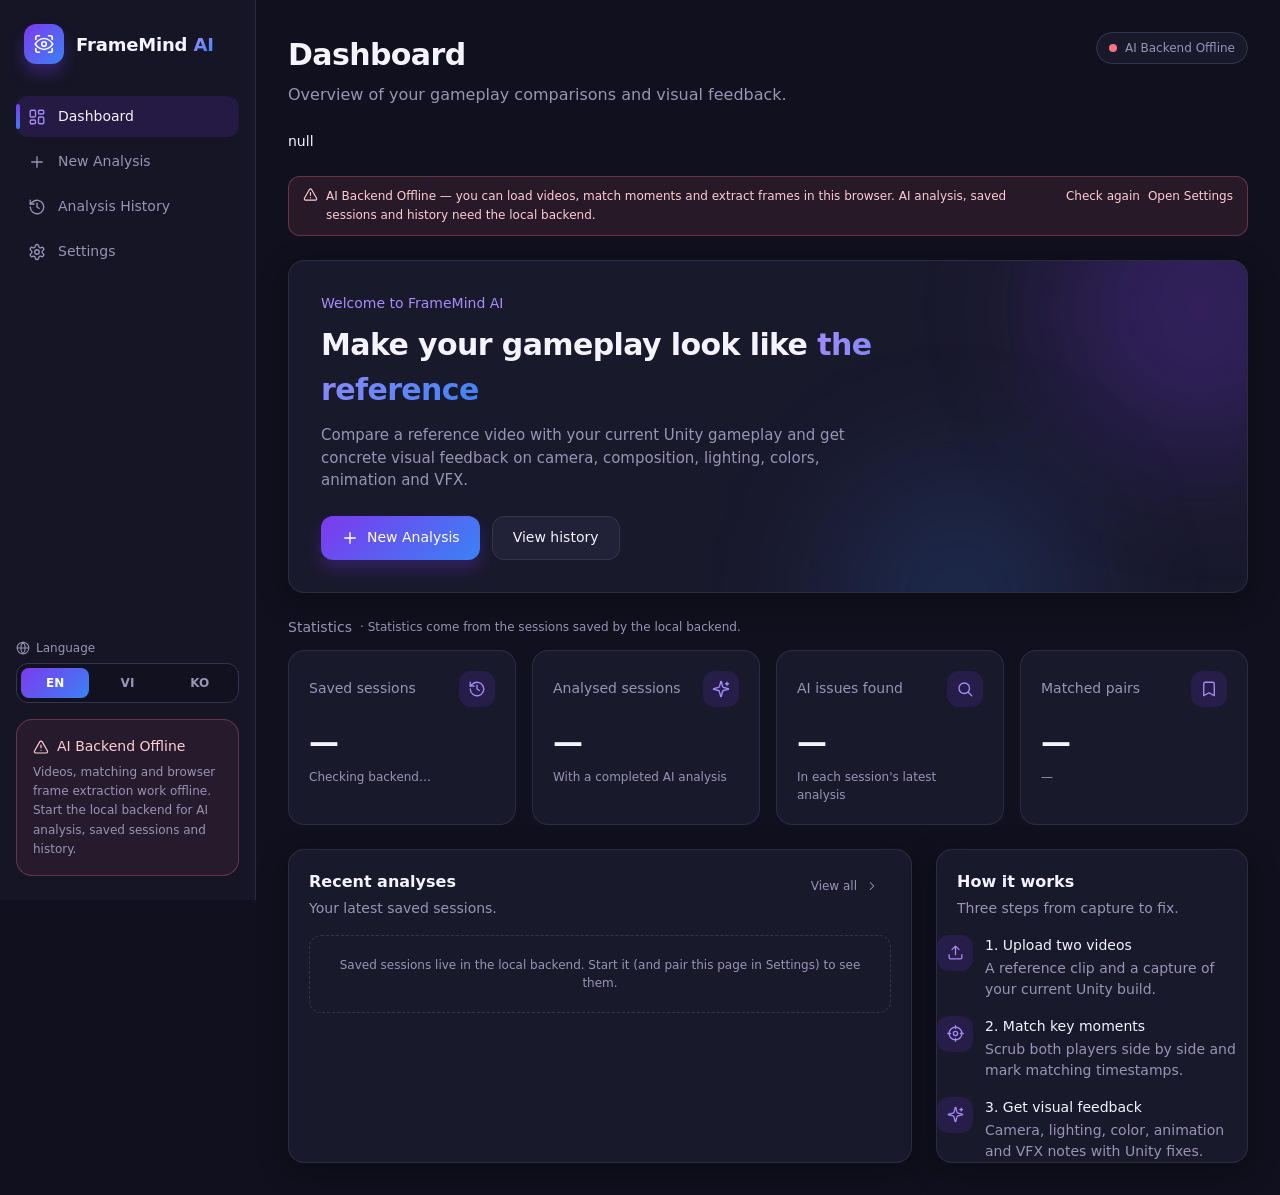
==== commit 8500de25: "Settings → Data Management: Clear All Data DELETE /api/data/all?confirm=DELETE (local only): refuses" ====
--- a/submission/index.html
+++ b/submission/index.html
@@ -133,6 +133,15 @@
 .btn-secondary:not(:disabled):hover { border-color: rgba(167,139,250,.5); }
 .btn-ghost { color: var(--muted); }
 .btn-ghost:not(:disabled):hover { background: var(--surface-raised); color: var(--foreground); }
+.btn-danger { background: #e11d48; color: #fff; box-shadow: 0 10px 15px rgba(76,5,25,.4); }
+.btn-danger:not(:disabled):hover { background: var(--critical); }
+.danger-zone { display: flex; flex-wrap: wrap; align-items: center; justify-content: space-between; gap: 16px; border-radius: 12px; border: 1px solid rgba(251,113,133,.3); background: rgba(251,113,133,.05); padding: 16px; }
+.modal { position: fixed; inset: 0; z-index: 50; display: flex; align-items: center; justify-content: center; padding: 16px; }
+.modal-backdrop { position: absolute; inset: 0; background: rgba(0,0,0,.6); backdrop-filter: blur(4px); border: 0; }
+.modal-panel { position: relative; width: 100%; max-width: 28rem; border-radius: 16px; border: 1px solid rgba(251,113,133,.3); background: var(--surface); padding: 24px; box-shadow: 0 25px 50px rgba(0,0,0,.5); }
+.modal-panel h2 { margin: 0; font-size: 18px; font-weight: 600; }
+.input.confirm-word { font-family: ui-monospace, SFMono-Regular, Menlo, monospace; letter-spacing: .15em; }
+.input.confirm-word:focus { border-color: var(--err-text); }
 .btn-toggled { border-color: rgba(167,139,250,.6) !important; background: rgba(124,58,237,.2) !important; color: var(--foreground); }
 .icon-btn { display: inline-flex; align-items: center; justify-content: center; width: 32px; height: 32px; border-radius: 8px; color: var(--muted); transition: all .2s; }
 .icon-btn:not(:disabled):hover { background: var(--surface-raised); color: var(--foreground); }
@@ -623,6 +632,24 @@
         aboutBefore: "The app currently runs in",
         aboutAfter: " only for the dashboard statistics and sample reports. Videos, pairs, frames and Codex feedback are real and stored by the local backend.",
     },
+    dataManagement: {
+      title: "Data Management",
+      description: "Videos, frames, sessions and AI feedback stored by FrameMind AI on this computer.",
+      clearTitle: "Clear All Data",
+      clearText: "Permanently deletes every uploaded video, extracted frame, matching pair, analysis and AI feedback, and resets the app. Your ChatGPT sign-in, the selected AI model and the language are kept.",
+      clearButton: "Clear All Data",
+      dialogTitle: "Delete All Data?",
+      dialogMessage: "This will permanently delete all uploaded videos, extracted frames, analysis history, matching pairs, AI feedback, and locally stored application data. This action cannot be undone.",
+      keeps: "Kept: ChatGPT sign-in (Codex CLI), selected AI model, language and backend connection.",
+      typePrompt: "Type DELETE to confirm",
+      cancel: "Cancel",
+      confirm: "Permanently Delete All Data",
+      deleting: "Deleting all data…",
+      success: (files, size) => `All data was deleted and the deletion was verified (${files} files, ${size} freed).`,
+      offline: "The backend is not reachable, so videos, frames, sessions and feedback stored on this computer were NOT deleted. Only FrameMind data in this browser was cleared. Start the backend and run Clear All Data again.",
+      failed: "Clear All Data failed.",
+      notVerified: "The backend finished, but saved sessions are still listed. Check the backend and try again.",
+    },
     backend: {
         checking: "Checking backend…",
         unreachable: (url) => `Backend not reachable at ${url}`,
@@ -646,6 +673,12 @@
         localOnly: "The video still plays locally.",
     },
     apiErrors: {
+      data_reset_in_progress: "All data is being cleared. Try again in a moment.",
+      data_reset_busy: "An upload, frame extraction or analysis is still running and could not be stopped. Nothing was deleted; try again.",
+      data_reset_incomplete: "Some data could not be deleted. Check the backend log and try again.",
+      data_reset_unsafe_storage: "The storage folder failed a safety check, so nothing was deleted.",
+      data_reset_failed: "The database could not be cleared. Nothing was deleted.",
+      analysis_cancelled: "The analysis was cancelled because all data was cleared.",
         codex_already_logged_in: "Codex CLI is already signed in. Log out first to switch accounts.",
         codex_logout_failed: "Codex CLI still reports a signed-in account. Logout was not confirmed.",
         model_unsupported: "The selected model can't be used for image analysis with this account. Choose another model in Settings.",
@@ -1125,6 +1158,24 @@
         aboutBefore: "Ứng dụng hiện đang chạy ở",
         aboutAfter: " chỉ ở phần thống kê Dashboard và các báo cáo mẫu. Video, các cặp, frame và feedback của Codex là dữ liệu thật, được backend lưu trên máy.",
     },
+    dataManagement: {
+      title: "Quản lý dữ liệu",
+      description: "Video, frame, phiên phân tích và feedback AI mà FrameMind AI lưu trên máy này.",
+      clearTitle: "Xóa toàn bộ dữ liệu",
+      clearText: "Xóa vĩnh viễn mọi video đã tải lên, frame đã trích xuất, cặp khớp, lần phân tích và feedback AI, rồi đưa ứng dụng về trạng thái ban đầu. Đăng nhập ChatGPT, model AI đã chọn và ngôn ngữ được giữ nguyên.",
+      clearButton: "Xóa toàn bộ dữ liệu",
+      dialogTitle: "Xóa toàn bộ dữ liệu?",
+      dialogMessage: "Thao tác này sẽ xóa vĩnh viễn tất cả video đã tải lên, frame đã trích xuất, lịch sử phân tích, các cặp khớp, feedback AI và dữ liệu ứng dụng được lưu trên máy. Không thể hoàn tác thao tác này.",
+      keeps: "Được giữ lại: đăng nhập ChatGPT (Codex CLI), model AI đã chọn, ngôn ngữ và kết nối backend.",
+      typePrompt: "Nhập DELETE để xác nhận",
+      cancel: "Hủy",
+      confirm: "Xóa vĩnh viễn toàn bộ dữ liệu",
+      deleting: "Đang xóa toàn bộ dữ liệu…",
+      success: (files, size) => `Đã xóa toàn bộ dữ liệu và đã kiểm tra lại (${files} tệp, giải phóng ${size}).`,
+      offline: "Không kết nối được backend nên video, frame, phiên và feedback lưu trên máy này CHƯA bị xóa. Chỉ dữ liệu FrameMind trong trình duyệt này đã được xóa. Hãy khởi động backend rồi chạy lại Xóa toàn bộ dữ liệu.",
+      failed: "Không xóa được dữ liệu.",
+      notVerified: "Backend đã chạy xong nhưng vẫn còn phiên đã lưu. Hãy kiểm tra backend và thử lại.",
+    },
     backend: {
         checking: "Đang kiểm tra backend…",
         unreachable: (url) => `Không kết nối được backend tại ${url}`,
@@ -1148,6 +1199,12 @@
         localOnly: "Video vẫn phát được trên máy.",
     },
     apiErrors: {
+      data_reset_in_progress: "Đang xóa toàn bộ dữ liệu. Hãy thử lại sau giây lát.",
+      data_reset_busy: "Vẫn còn tải lên, trích xuất frame hoặc phân tích đang chạy và chưa dừng được. Chưa có gì bị xóa; hãy thử lại.",
+      data_reset_incomplete: "Không xóa được một phần dữ liệu. Hãy xem log backend và thử lại.",
+      data_reset_unsafe_storage: "Thư mục lưu trữ không qua được kiểm tra an toàn nên chưa có gì bị xóa.",
+      data_reset_failed: "Không xóa được cơ sở dữ liệu. Chưa có gì bị xóa.",
+      analysis_cancelled: "Phân tích đã bị hủy vì toàn bộ dữ liệu đã được xóa.",
         codex_already_logged_in: "Codex CLI đã đăng nhập. Hãy đăng xuất trước để đổi tài khoản.",
         codex_logout_failed: "Codex CLI vẫn báo đang đăng nhập. Chưa xác nhận được việc đăng xuất.",
         model_unsupported: "Model đã chọn không dùng được để phân tích ảnh với tài khoản này. Hãy chọn model khác trong Settings.",
@@ -1627,6 +1684,24 @@
         aboutBefore: "현재 앱은",
         aboutAfter: "는 대시보드 통계와 샘플 보고서에만 해당합니다. 영상, 쌍, 프레임, Codex 피드백은 실제 데이터이며 로컬 백엔드에 저장됩니다.",
     },
+    dataManagement: {
+      title: "데이터 관리",
+      description: "FrameMind AI가 이 컴퓨터에 저장한 영상, 프레임, 세션, AI 피드백.",
+      clearTitle: "모든 데이터 삭제",
+      clearText: "업로드한 영상, 추출한 프레임, 매칭 쌍, 분석, AI 피드백을 모두 영구 삭제하고 앱을 초기 상태로 되돌립니다. ChatGPT 로그인, 선택한 AI 모델, 언어 설정은 유지됩니다.",
+      clearButton: "모든 데이터 삭제",
+      dialogTitle: "모든 데이터를 삭제할까요?",
+      dialogMessage: "업로드한 모든 영상, 추출한 프레임, 분석 기록, 매칭 쌍, AI 피드백, 로컬에 저장된 앱 데이터가 영구적으로 삭제됩니다. 이 작업은 되돌릴 수 없습니다.",
+      keeps: "유지됨: ChatGPT 로그인(Codex CLI), 선택한 AI 모델, 언어, 백엔드 연결.",
+      typePrompt: "확인하려면 DELETE를 입력하세요",
+      cancel: "취소",
+      confirm: "모든 데이터 영구 삭제",
+      deleting: "모든 데이터를 삭제하는 중…",
+      success: (files, size) => `모든 데이터를 삭제하고 확인했습니다 (파일 ${files}개, ${size} 확보).`,
+      offline: "백엔드에 연결할 수 없어 이 컴퓨터에 저장된 영상, 프레임, 세션, 피드백은 삭제되지 않았습니다. 이 브라우저의 FrameMind 데이터만 삭제했습니다. 백엔드를 시작한 뒤 모든 데이터 삭제를 다시 실행하세요.",
+      failed: "데이터를 삭제하지 못했습니다.",
+      notVerified: "백엔드 작업은 끝났지만 저장된 세션이 아직 남아 있습니다. 백엔드를 확인하고 다시 시도하세요.",
+    },
     backend: {
         checking: "백엔드 확인 중…",
         unreachable: (url) => `${url}에서 백엔드에 연결할 수 없습니다`,
@@ -1650,6 +1725,12 @@
         localOnly: "영상은 계속 로컬에서 재생됩니다.",
     },
     apiErrors: {
+      data_reset_in_progress: "모든 데이터를 삭제하는 중입니다. 잠시 후 다시 시도하세요.",
+      data_reset_busy: "업로드, 프레임 추출 또는 분석이 아직 실행 중이라 중지하지 못했습니다. 아무것도 삭제되지 않았습니다. 다시 시도하세요.",
+      data_reset_incomplete: "일부 데이터를 삭제하지 못했습니다. 백엔드 로그를 확인하고 다시 시도하세요.",
+      data_reset_unsafe_storage: "저장 폴더가 안전 검사를 통과하지 못해 아무것도 삭제하지 않았습니다.",
+      data_reset_failed: "데이터베이스를 정리하지 못했습니다. 아무것도 삭제되지 않았습니다.",
+      analysis_cancelled: "모든 데이터가 삭제되어 분석이 취소되었습니다.",
         codex_already_logged_in: "Codex CLI에 이미 로그인되어 있습니다. 계정을 바꾸려면 먼저 로그아웃하세요.",
         codex_logout_failed: "Codex CLI가 아직 로그인 상태라고 보고합니다. 로그아웃이 확인되지 않았습니다.",
         model_unsupported: "선택한 모델은 이 계정에서 이미지 분석에 사용할 수 없습니다. 설정에서 다른 모델을 선택하세요.",
@@ -2227,6 +2308,7 @@
 function onRoute() {
   parseRoute();
   closeDrawer();
+  if (route.page !== "dashboard") flash = null;
   if (route.page === "analysis") {
     const id = route.params.get("session");
     if (id && id !== ws.session.id && !(ws.session.restore && ws.session.restore.id === id)) restoreSession(id);
@@ -3735,6 +3817,7 @@
   const steps = ["upload", "target", "sparkles"];
   return [
     pageHeader(D.title, D.description),
+    flash ? h("p", { class: `notice ${flash.tone === "ok" ? "n-ok" : "n-warn"}`, role: "status", style: { margin: 0, fontSize: "14px" } }, icon(flash.tone === "ok" ? "check" : "alert", 16), flash.text) : null,
     h("div", { "data-slot": "backend-banner" }, backendBanner()),
     h("section", { class: "card hero" },
       h("div", { class: "row wrap between gap24" },
@@ -3941,6 +4024,101 @@
     msg,
     store.ok ? null : h("p", { class: "notice n-warn", style: { margin: 0 } }, S.storageOff));
 }
+// ---------- Data Management: Clear All Data ----------
+let flash = null; // { tone: "ok" | "warn", text } shown on the Dashboard after Clear All Data
+const CONFIRM_WORD = "DELETE"; // typed in every language
+// Browser keys kept by Clear All Data: the language and the backend connection (address + pairing code).
+const KEPT_KEYS = [LANG_KEY, "framemind-standalone-api", "framemind-standalone-pairing"];
+function clearBrowserData() {
+  const drop = (key) => key && key.startsWith("framemind") && !KEPT_KEYS.includes(key);
+  for (const key of Object.keys(store.mem)) if (drop(key)) delete store.mem[key];
+  for (const getStorage of [() => localStorage, () => sessionStorage]) {
+    try {
+      const storage = getStorage();
+      const keys = [];
+      for (let i = 0; i < storage.length; i++) if (drop(storage.key(i))) keys.push(storage.key(i));
+      keys.forEach((key) => storage.removeItem(key));
+    } catch { /* blocked under file://: nothing stored there */ }
+  }
+}
+/** Drops every piece of FrameMind data held in this page: workspace, players, jobs, cached sessions. */
+function resetAppState() {
+  clearTimeout(pollTimer);
+  resetWorkspace();
+  sessionsCache = { at: 0, data: null, error: null, loading: false };
+}
+/** Backend first, then this browser. Resolves to { kind: "success" | "offline" | "unverified" | "error", ... }. */
+async function clearEverything() {
+  let result;
+  try {
+    result = await api(`/api/data/all?confirm=${CONFIRM_WORD}`, { method: "DELETE" });
+  } catch (e) {
+    const err = toApiError(e);
+    if (err.status === 0) { clearBrowserData(); resetAppState(); return { kind: "offline" }; }
+    return { kind: "error", error: err };
+  }
+  try {
+    if (!result.verified || (await api("/api/sessions")).length > 0) return { kind: "unverified" };
+  } catch { return { kind: "unverified" }; }
+  clearBrowserData();
+  resetAppState();
+  return { kind: "success", result };
+}
+function openClearDataDialog(trigger) {
+  const D = t().dataManagement;
+  let busy = false;
+  const close = () => { if (busy) return; dialog.remove(); document.removeEventListener("keydown", onKey, true); trigger.focus(); };
+  const onKey = (e) => { if (e.key === "Escape") { e.stopPropagation(); close(); } };
+  const input = h("input", { class: "input confirm-word", id: "clear-confirm", autocomplete: "off", autocapitalize: "characters", spellcheck: "false", placeholder: CONFIRM_WORD,
+    oninput: () => { confirmBtn.disabled = busy || input.value !== CONFIRM_WORD; } });
+  const status = h("div", { class: "col gap6", hidden: true }); // shown once it has a message
+  const cancelBtn = button(D.cancel, { size: "md", onClick: close });
+  const confirmBtn = button(D.confirm, { variant: "danger", size: "md", iconName: "trash", disabled: true });
+  confirmBtn.type = "submit";
+  const submit = async (e) => {
+    e.preventDefault();
+    if (busy || input.value !== CONFIRM_WORD) return;
+    busy = true; input.disabled = cancelBtn.disabled = confirmBtn.disabled = true;
+    status.hidden = false;
+    status.replaceChildren(h("p", { class: "row xs muted", role: "status", style: { margin: 0 } }, spinner(), D.deleting));
+    const outcome = await clearEverything();
+    busy = false;
+    if (outcome.kind === "error" || outcome.kind === "unverified") {
+      input.disabled = cancelBtn.disabled = false; confirmBtn.disabled = input.value !== CONFIRM_WORD;
+      status.replaceChildren(h("p", { class: "notice n-err", role: "alert", style: { margin: 0 } }, icon("alert", 14),
+        outcome.kind === "error" ? `${D.failed} ${apiErrorText(outcome.error)}` : D.notVerified));
+      return;
+    }
+    flash = outcome.kind === "success"
+      ? { tone: "ok", text: D.success(outcome.result.files_deleted, formatFileSize(outcome.result.bytes_freed)) }
+      : { tone: "warn", text: D.offline };
+    dialog.remove(); document.removeEventListener("keydown", onKey, true);
+    go("#/");
+  };
+  const dialog = h("div", { class: "modal" },
+    h("button", { type: "button", class: "modal-backdrop", tabindex: "-1", "aria-label": D.cancel, onclick: close }),
+    h("div", { class: "modal-panel", role: "alertdialog", "aria-modal": "true", "aria-labelledby": "clear-title", "aria-describedby": "clear-message" },
+      h("div", { class: "row", style: { alignItems: "flex-start", gap: "12px" } },
+        h("span", { class: "sq-icon", style: { color: "var(--err-text)", background: "rgba(251,113,133,.1)", flexShrink: 0 } }, icon("trash", 20)),
+        h("div", null, h("h2", { id: "clear-title" }, D.dialogTitle), h("p", { id: "clear-message", class: "sm muted", style: { margin: "8px 0 0", lineHeight: 1.6 } }, D.dialogMessage))),
+      h("p", { class: "box xs muted", style: { margin: "16px 0 0" } }, D.keeps),
+      h("form", { class: "col gap16", style: { marginTop: "16px" }, onsubmit: submit },
+        h("label", { class: "field", for: "clear-confirm" }, D.typePrompt, input),
+        status,
+        h("div", { class: "row wrap", style: { justifyContent: "flex-end" } }, cancelBtn, confirmBtn))));
+  document.addEventListener("keydown", onKey, true);
+  document.body.appendChild(dialog);
+  input.focus();
+}
+function renderDataSection() {
+  const D = t().dataManagement;
+  const trigger = button(D.clearButton, { variant: "danger", size: "md", iconName: "trash", onClick: () => openClearDataDialog(trigger) });
+  return h("div", { class: "danger-zone" },
+    h("div", { style: { minWidth: 0, flex: "1 1 16rem" } },
+      h("p", { class: "row sm b err", style: { margin: 0 } }, icon("alert", 15), D.clearTitle),
+      h("p", { class: "sm muted", style: { margin: "4px 0 0" } }, D.clearText)),
+    trigger);
+}
 function renderSettings() {
   const T = t(), SE = T.settings;
   if (online() && !prov.status && !prov.loading) loadProviderDetails(false);
@@ -3952,6 +4130,7 @@
       card(cardHeader(st().connTitle, st().connDesc), h("div", { class: "card-b" }, renderBackendSection())),
       card(cardHeader(T.ai.settingsTitle, T.ai.settingsDescription), h("div", { class: "card-b" }, els.provider)),
       card(cardHeader(SE.languageTitle, SE.languageDescription), h("div", { class: "card-b", style: { maxWidth: "20rem" } }, languageSwitcher(false)))),
+    card(cardHeader(T.dataManagement.title, T.dataManagement.description), h("div", { class: "card-b" }, renderDataSection())),
     card(cardHeader(SE.aboutTitle, `FrameMind AI · ${st().file}`), h("p", { class: "sm muted card-b", style: { margin: 0 } }, st().aboutText)),
   ];
 }
